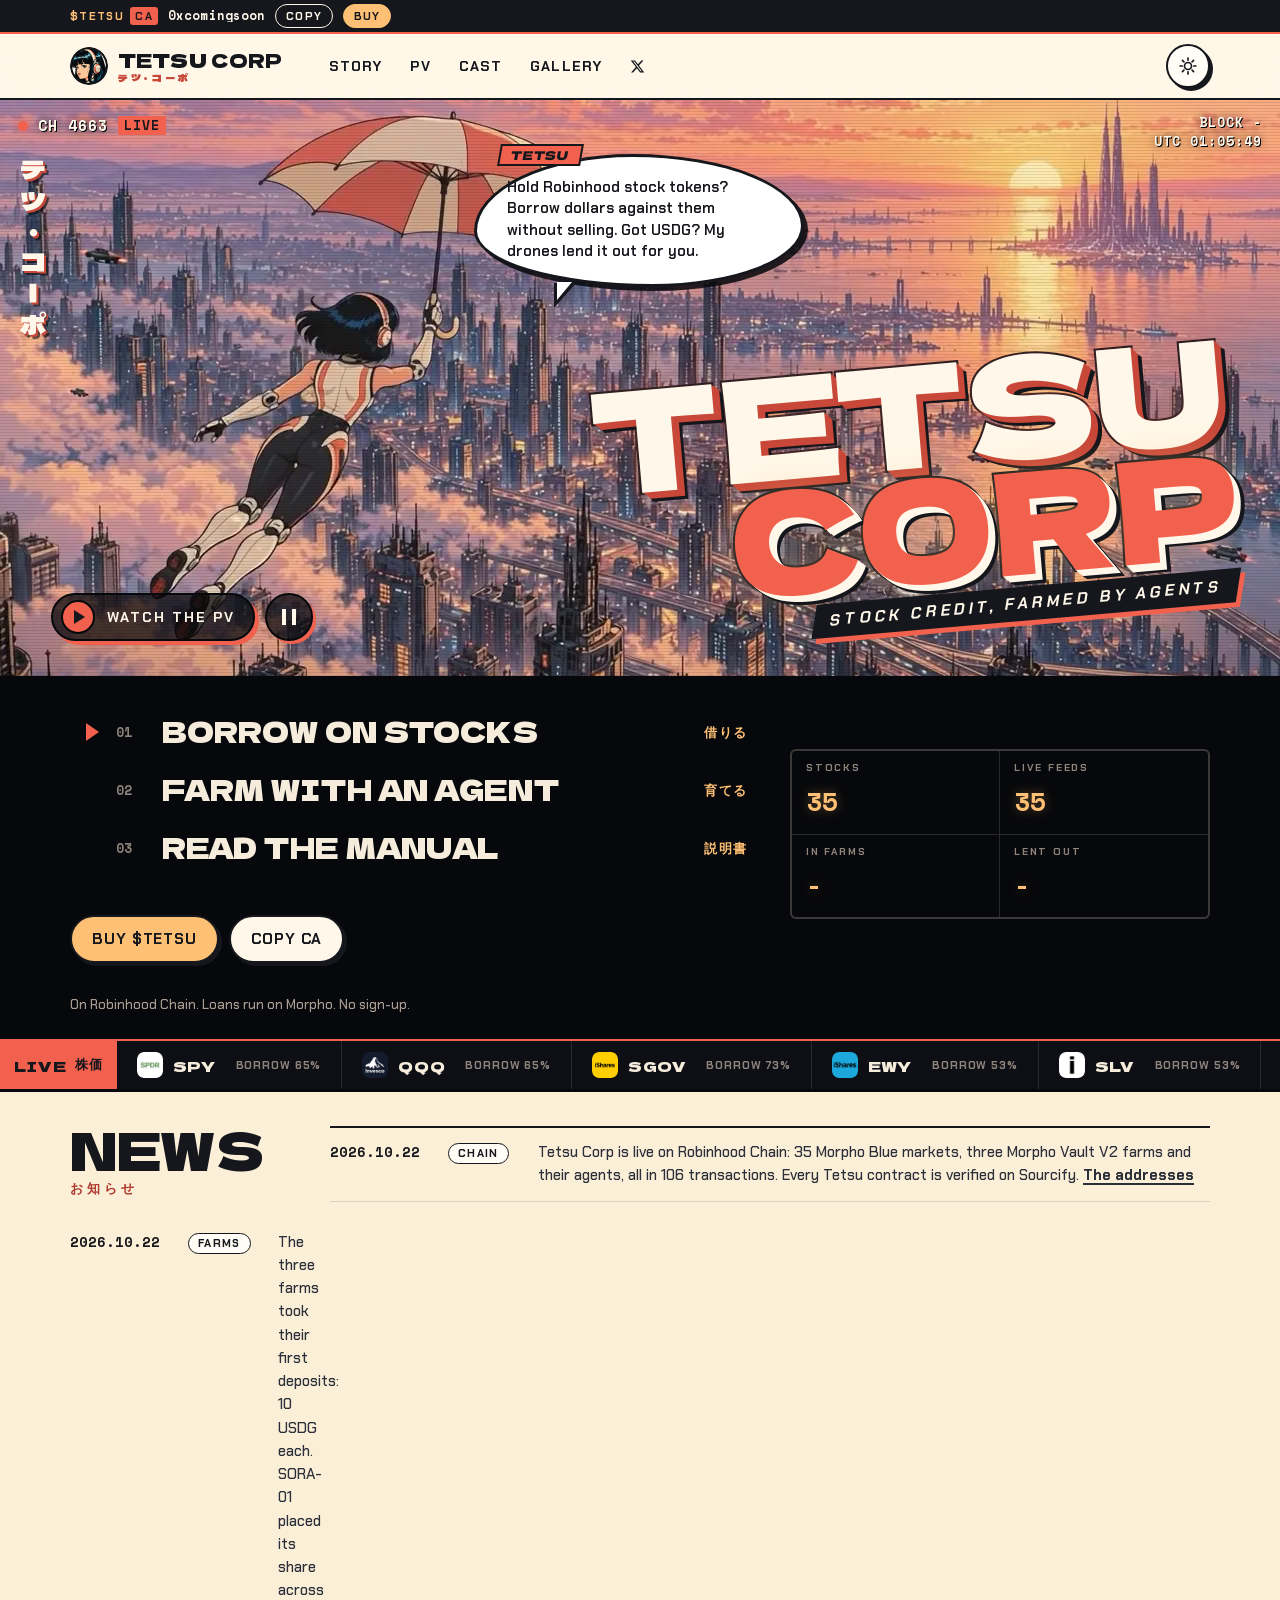
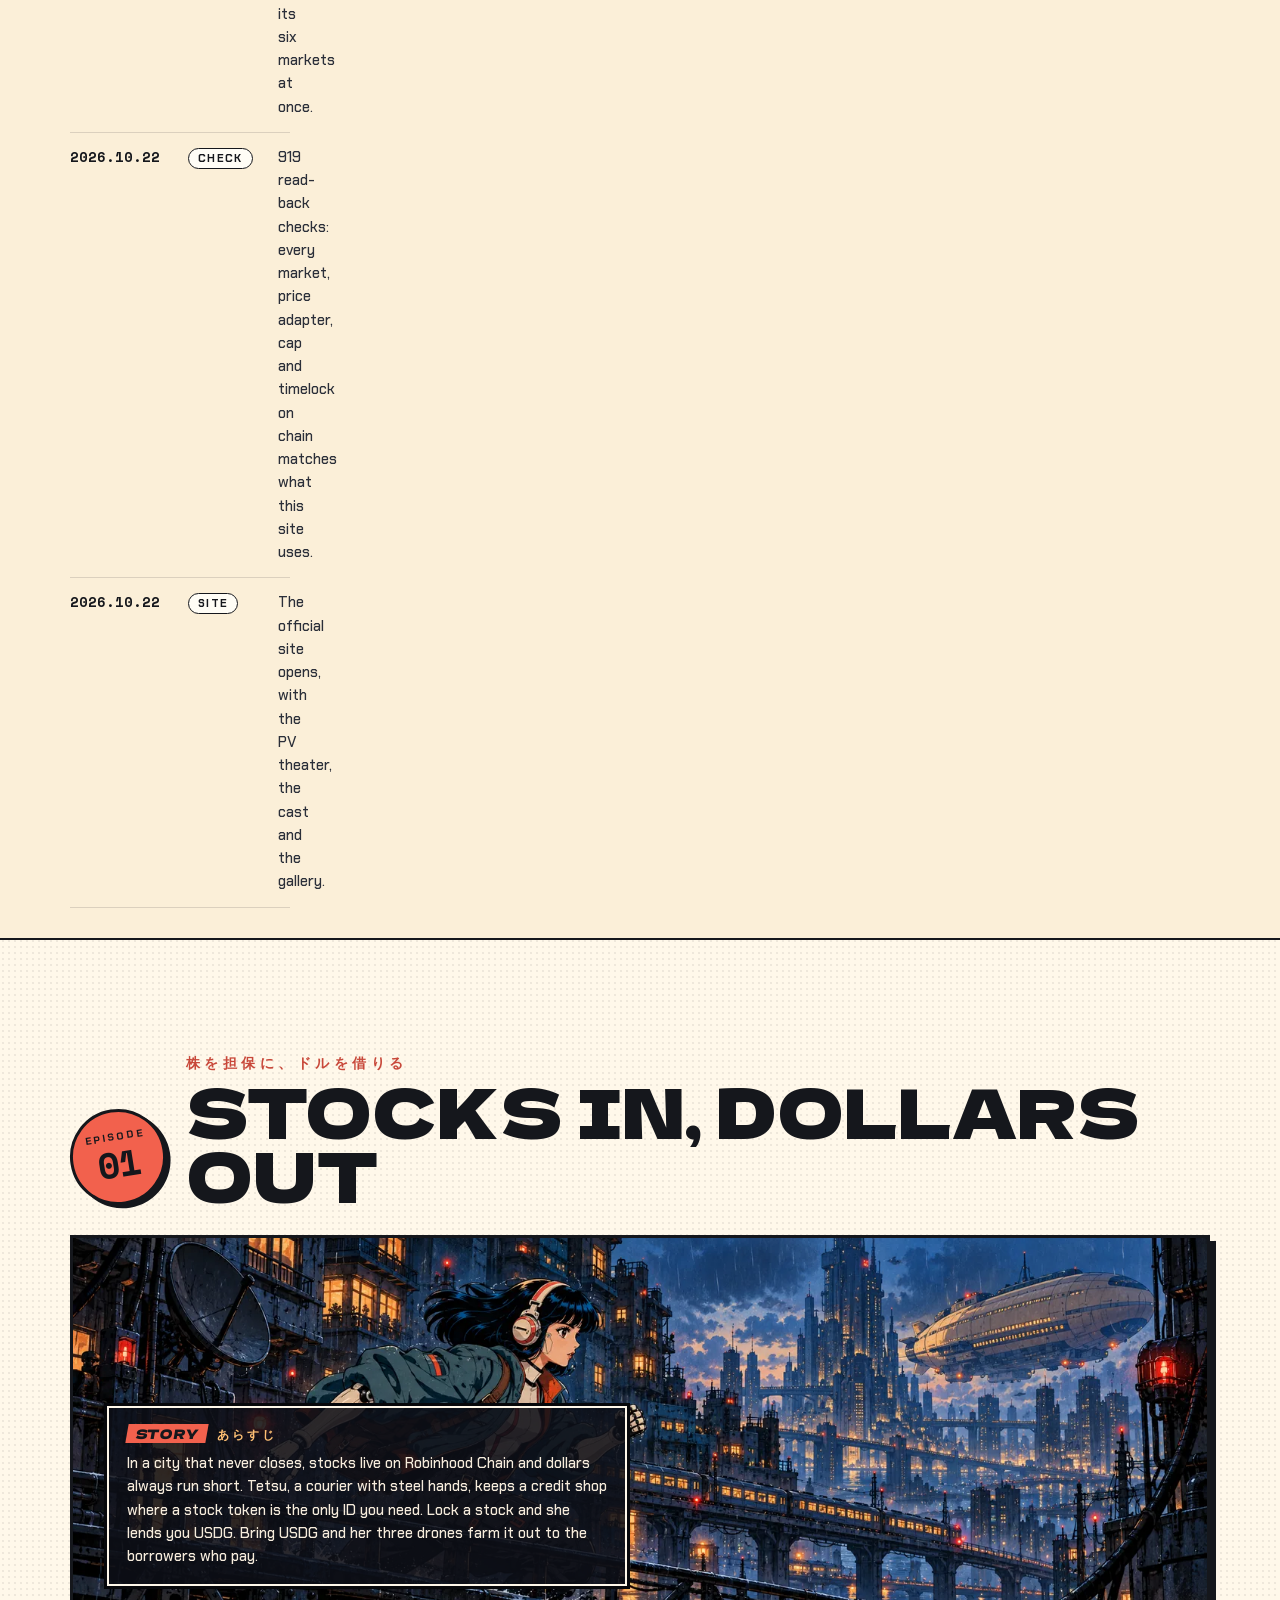
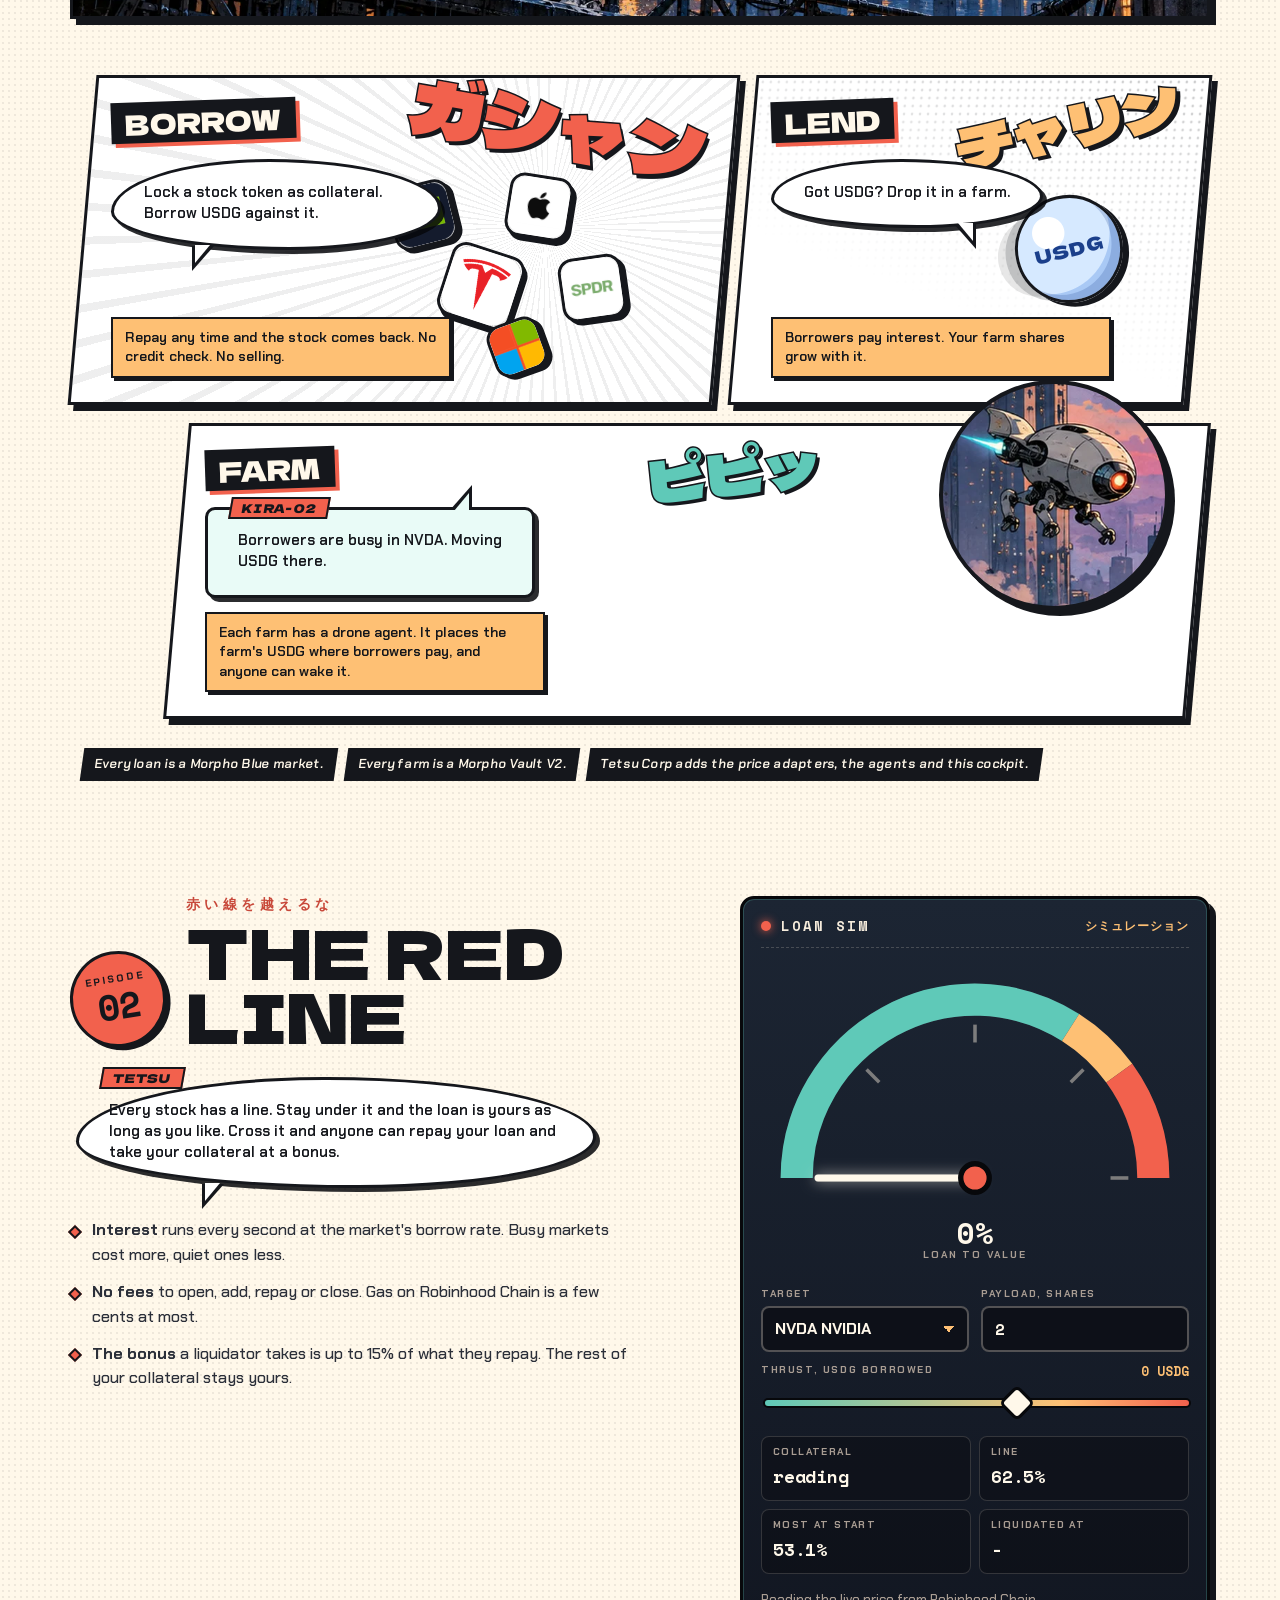
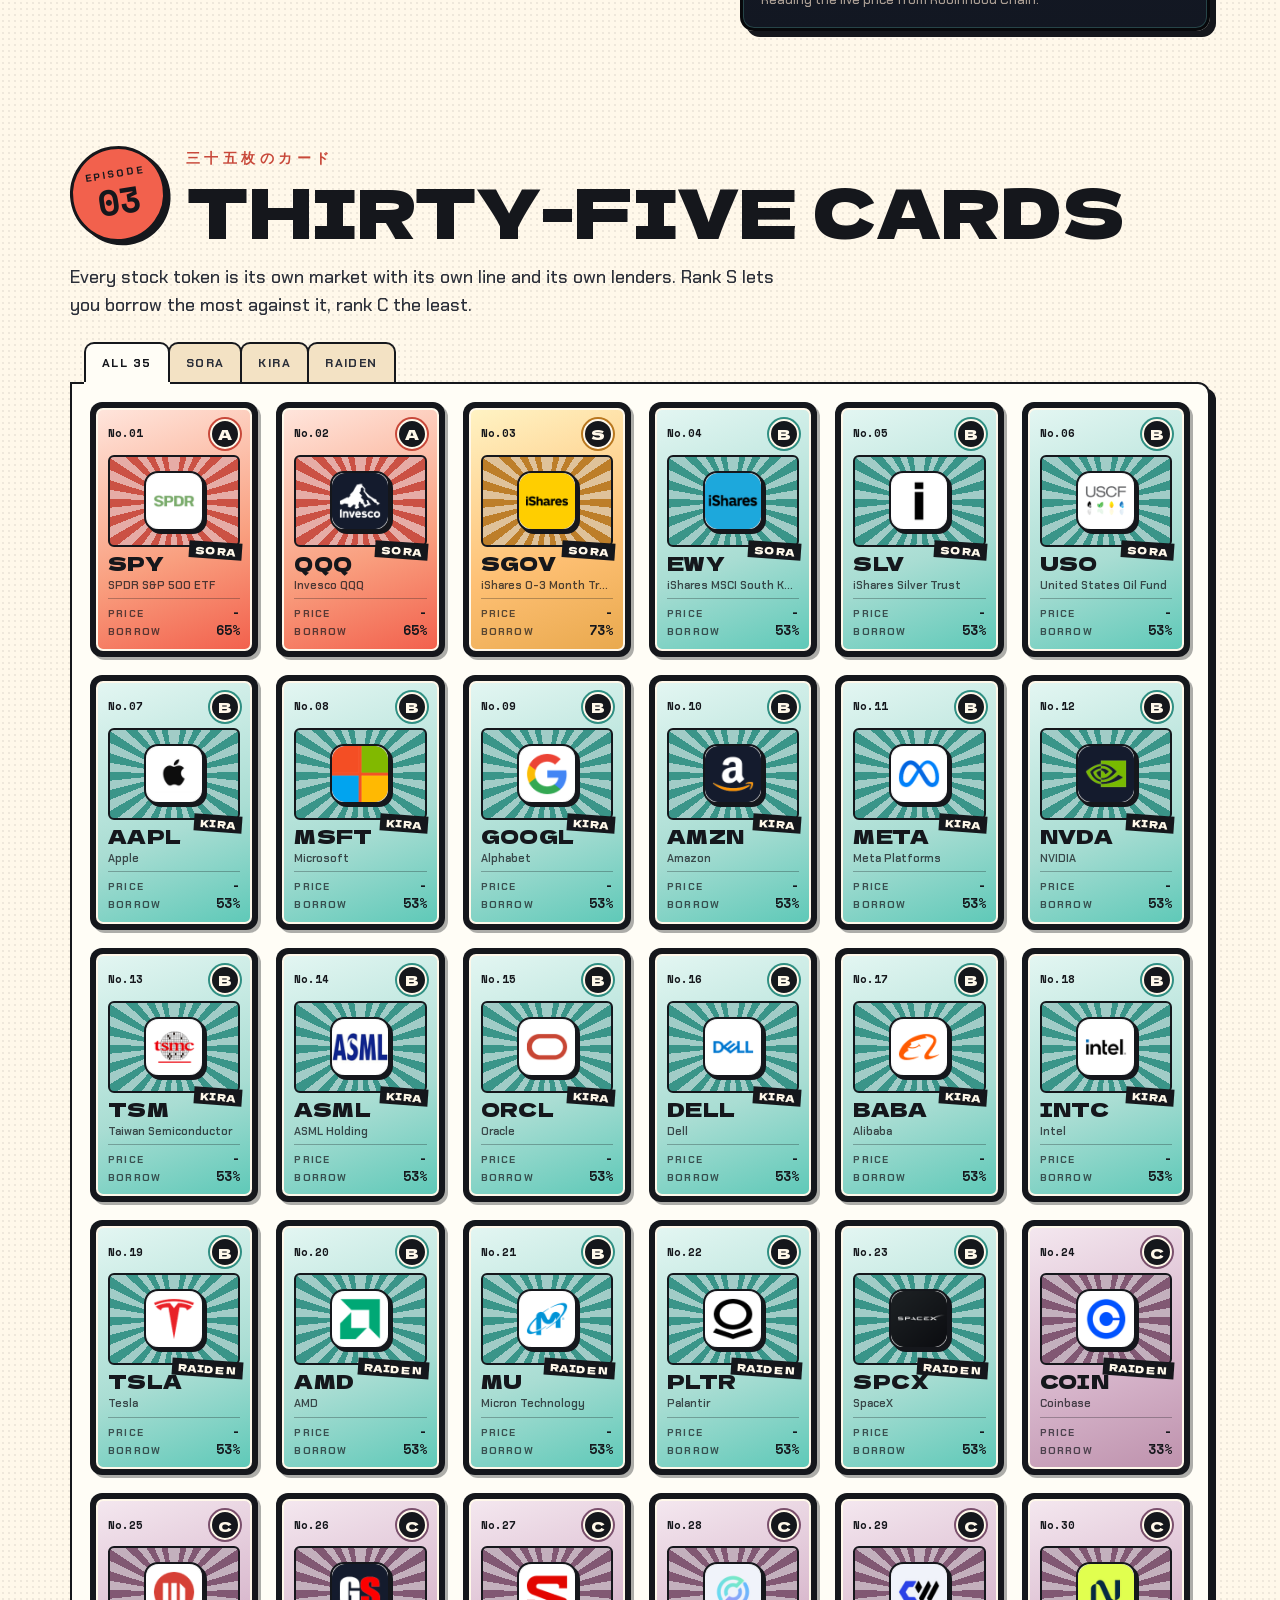
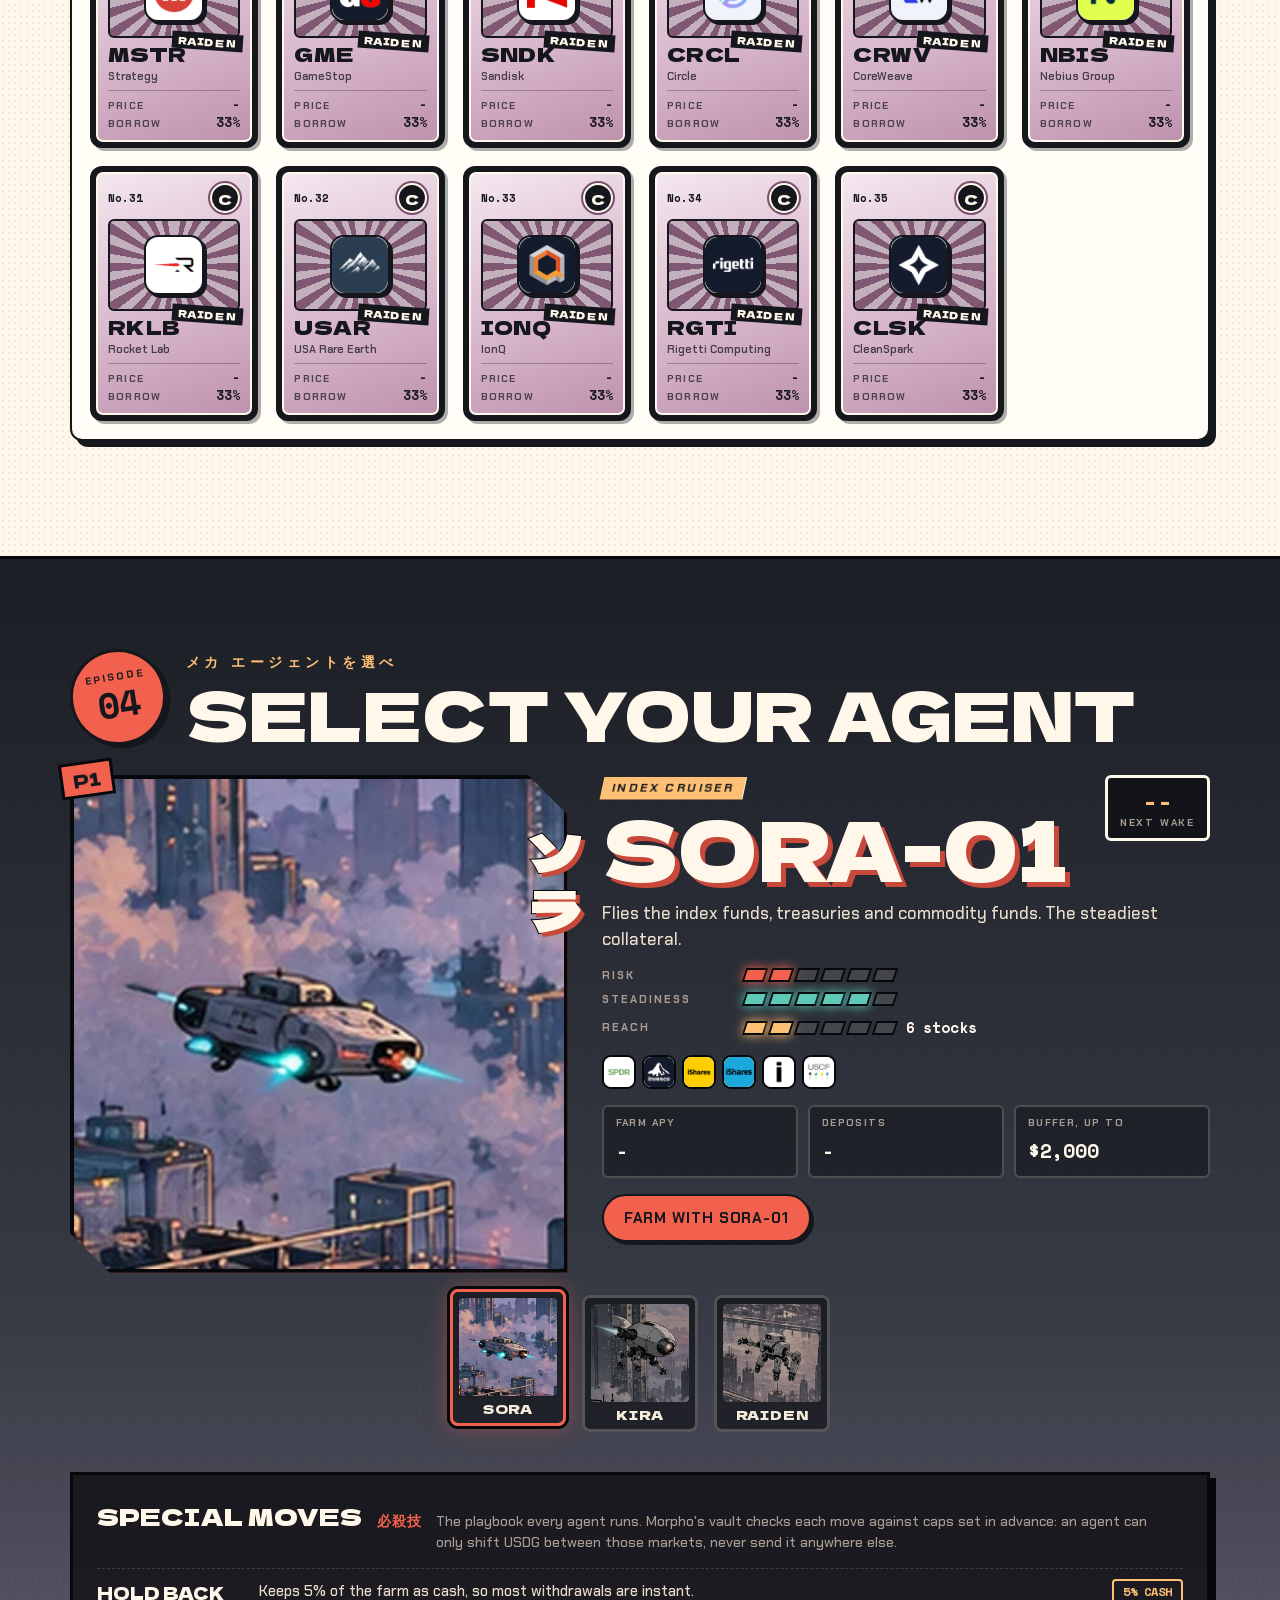
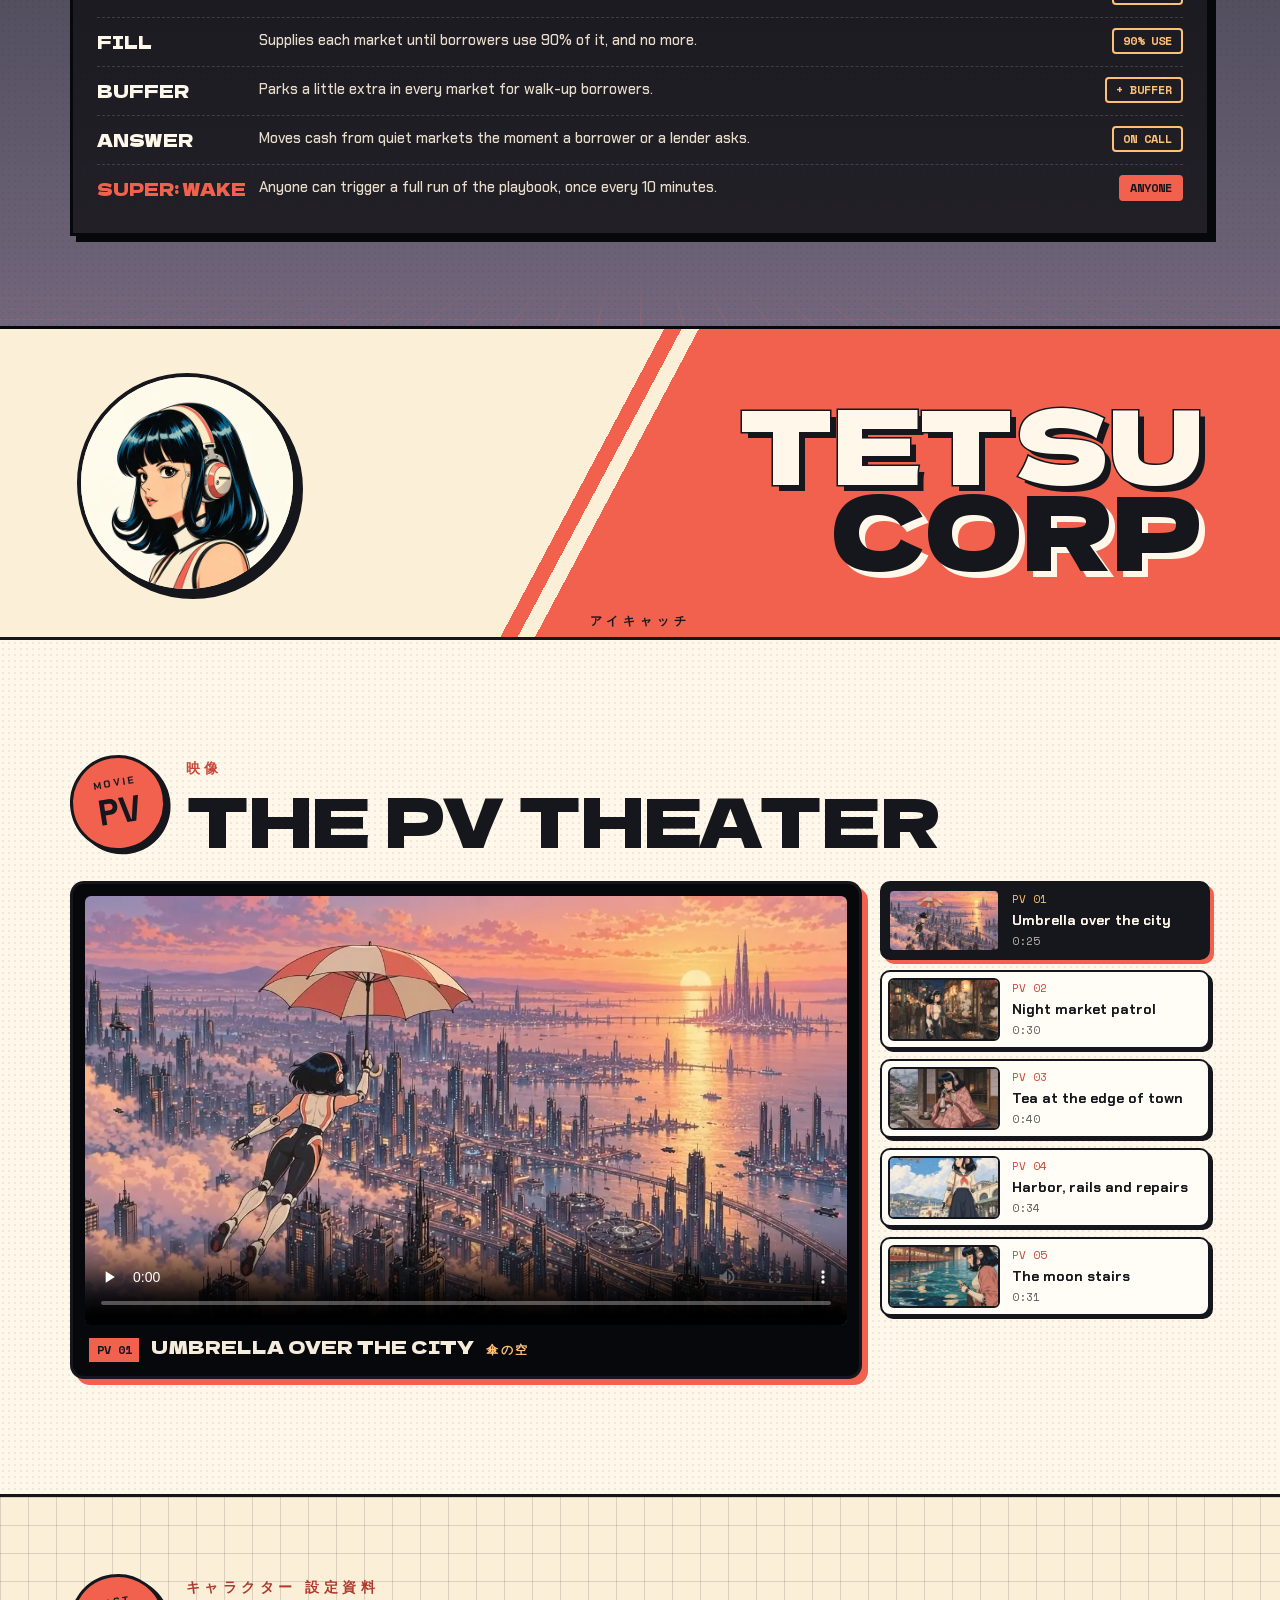
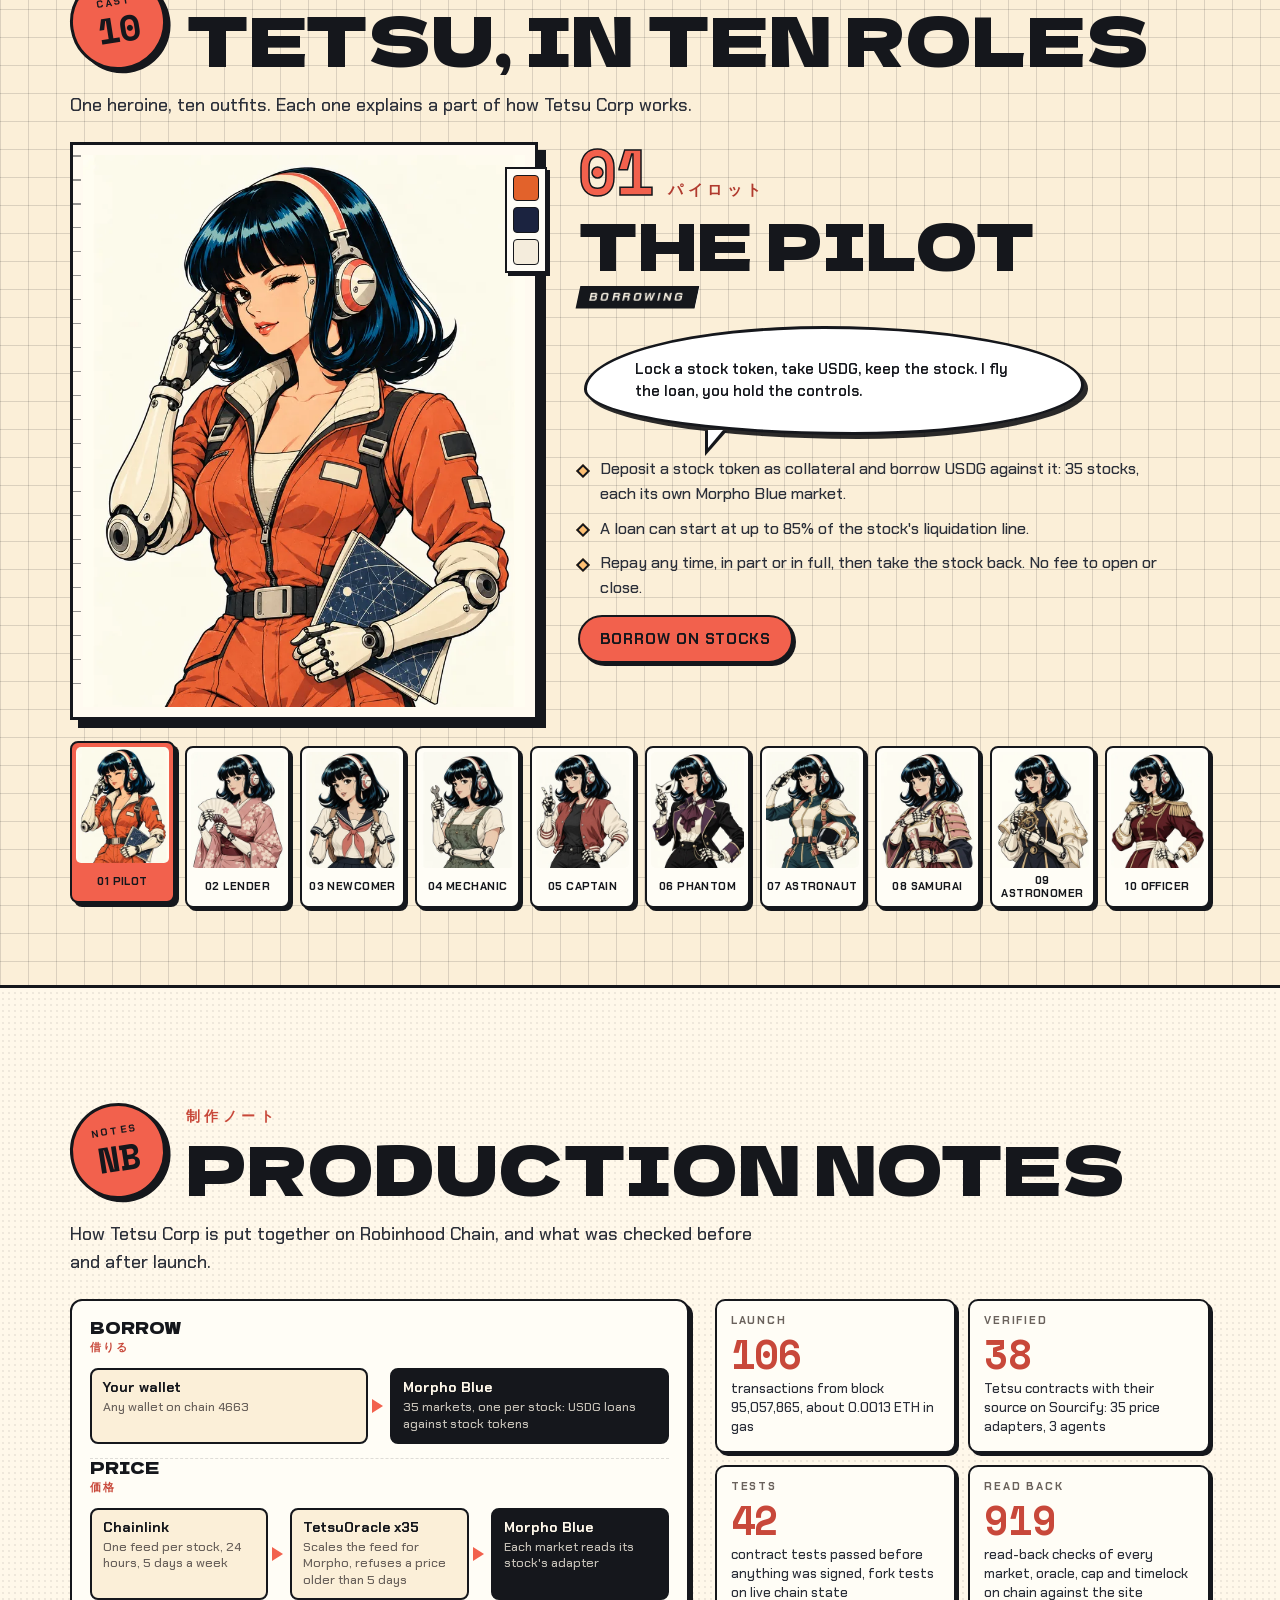
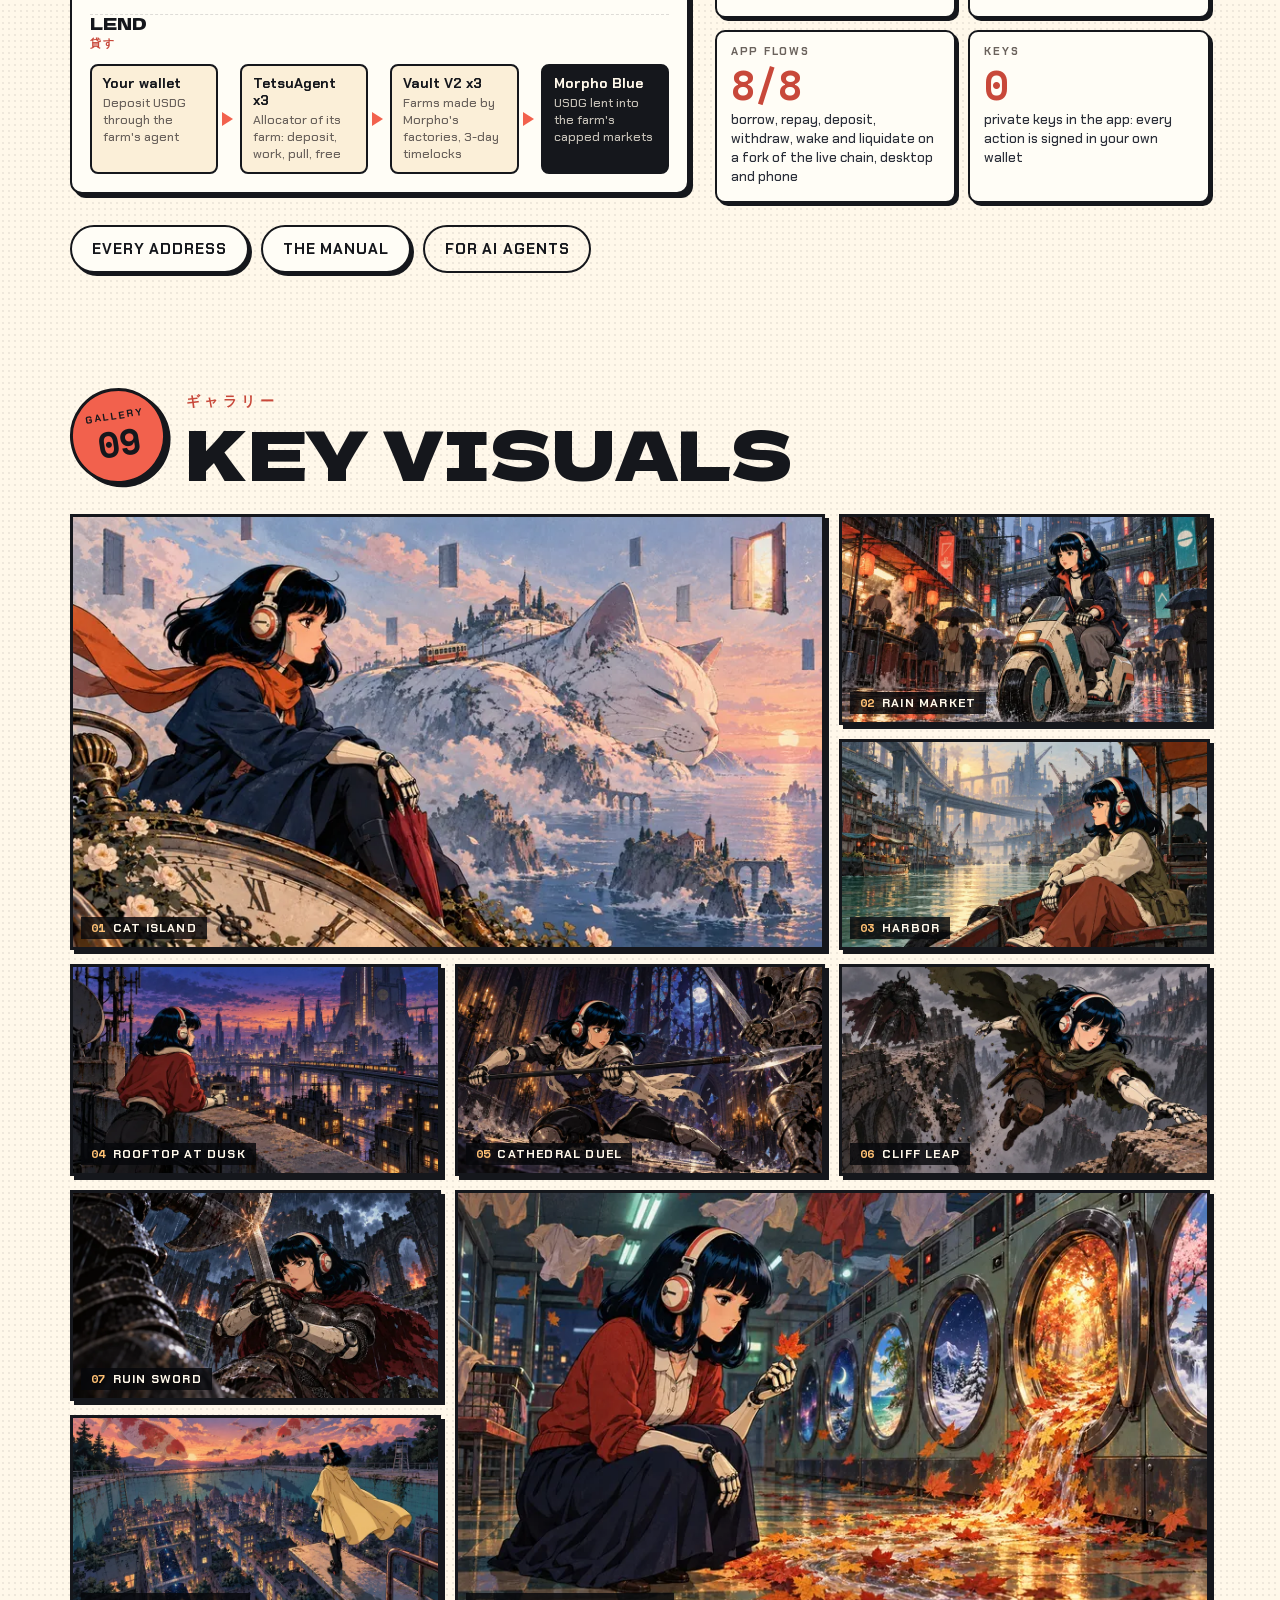
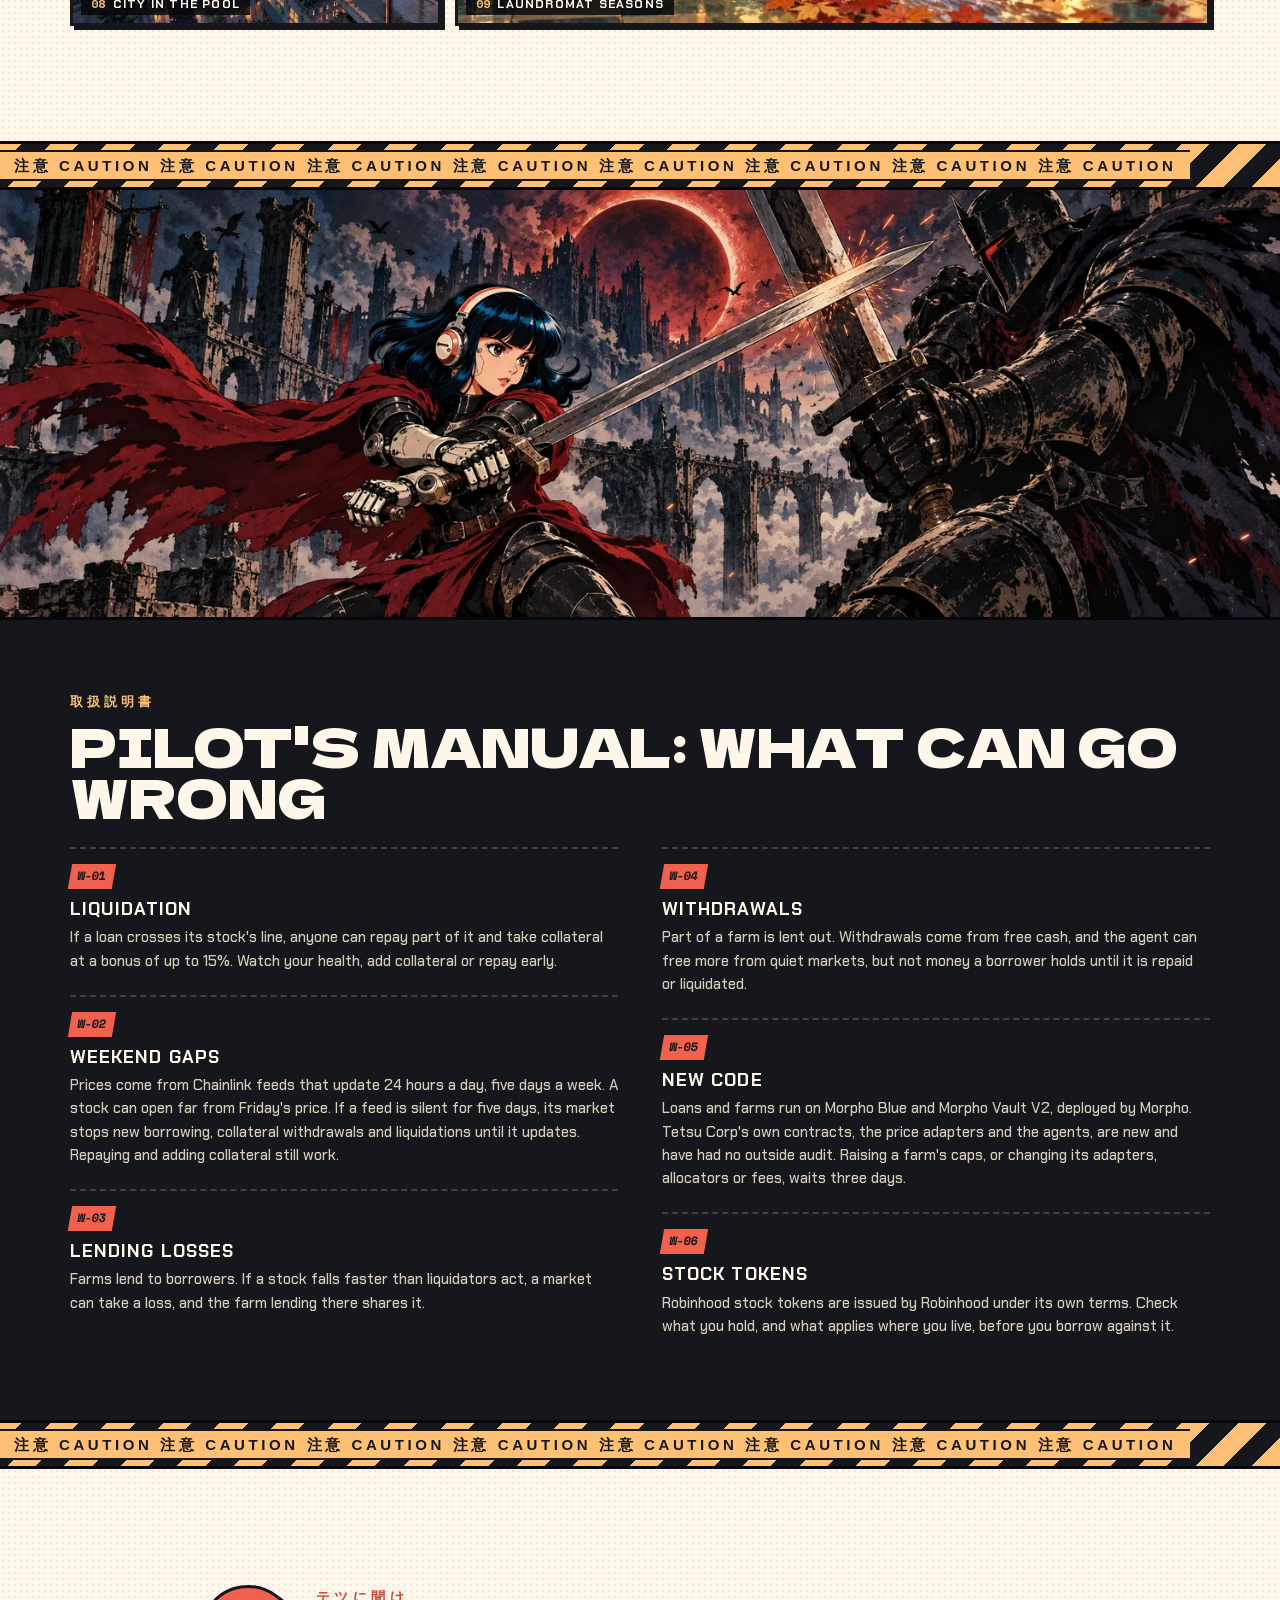
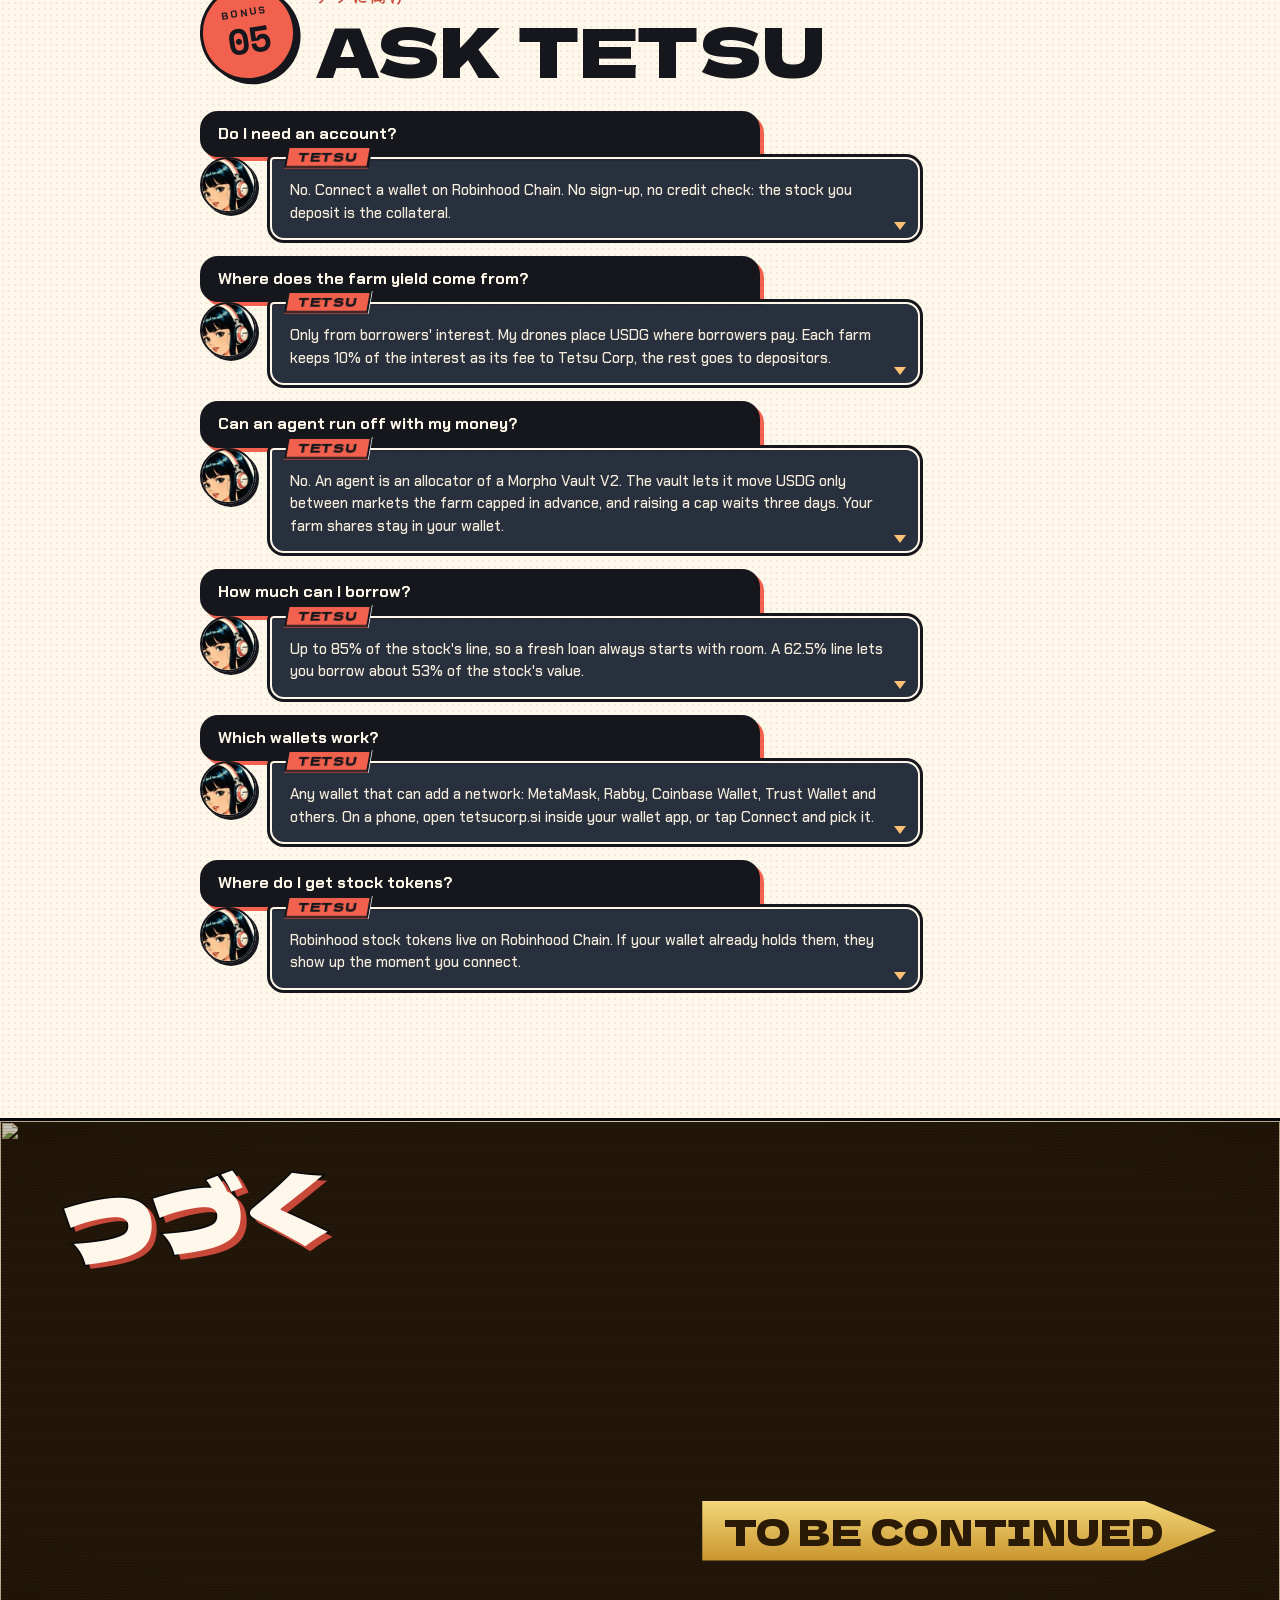
==== index.html @ d9bf8348 "sdfsdf" ====
<!doctype html>
<html lang="en" data-theme="paper">
<head>
<meta charset="utf-8">
<meta name="viewport" content="width=device-width, initial-scale=1, viewport-fit=cover">
<title>Tetsu Corp: stock credit, farmed by agents</title>
<meta name="description" content="Borrow USDG against Robinhood stock tokens, or lend USDG to a farm where an on-chain agent places it with borrowers. Morpho markets on Robinhood Chain.">
<meta name="theme-color" content="#fff8ea" media="(prefers-color-scheme: light)">
<meta name="theme-color" content="#141821" media="(prefers-color-scheme: dark)">
<link rel="canonical" href="https://tetsucorp.si/">
<meta property="og:type" content="website">
<meta property="og:site_name" content="Tetsu Corp">
<meta property="og:title" content="Tetsu Corp: stock credit, farmed by agents">
<meta property="og:description" content="Borrow USDG against Robinhood stock tokens. Lend USDG to agent farms. On Robinhood Chain.">
<meta property="og:url" content="https://tetsucorp.si/">
<meta property="og:image" content="https://tetsucorp.si/og.jpg">
<meta property="og:image:type" content="image/jpeg">
<meta property="og:image:width" content="1200">
<meta property="og:image:height" content="630">
<meta property="og:image:alt" content="Tetsu Corp: Tetsu floats over a sunset city under a red and white umbrella. Stock credit, farmed by agents.">
<meta name="twitter:card" content="summary_large_image">
<meta name="twitter:site" content="@tetsucorp">
<meta name="twitter:title" content="Tetsu Corp: stock credit, farmed by agents">
<meta name="twitter:description" content="Borrow USDG against Robinhood stock tokens. Lend USDG to agent farms. On Robinhood Chain.">
<meta name="twitter:image" content="https://tetsucorp.si/og.jpg">
<meta name="twitter:image:alt" content="Tetsu Corp: Tetsu floats over a sunset city under a red and white umbrella. Stock credit, farmed by agents.">
<link rel="icon" href="/favicon.ico" sizes="any">
<link rel="icon" href="/favicon-32.png" type="image/png" sizes="32x32">
<link rel="apple-touch-icon" href="/apple-touch-icon.png">
<link rel="manifest" href="/site.webmanifest">
<link rel="preload" href="/fonts/DelaGothicOne-latin.woff2" as="font" type="font/woff2" crossorigin>
<link rel="preload" href="/fonts/ChakraPetch-500.woff2" as="font" type="font/woff2" crossorigin>
<link rel="preload" as="image" fetchpriority="high" href="/img/studio/pv-hero-sq-720.webp" media="(max-width: 700px)">
<link rel="preload" as="image" fetchpriority="high" href="/img/studio/pv-hero-1280.webp" media="(min-width: 701px)">
<link rel="stylesheet" href="/fonts/fonts.css">
<link rel="stylesheet" href="/css/site.css">
<link rel="stylesheet" href="/css/landing.css">
<script src="/js/theme.js"></script>
<script type="module" src="/js/landing.js"></script>
</head>
<body class="tv">
<a class="skip" href="#main">Skip to content</a>

<header class="nav">
  <div class="ca-bar">
    <div class="wrap ca-in">
      <span class="ca-tag">$TETSU <b>CA</b></span>
      <button class="ca-addr" type="button" data-copy-ca translate="no" aria-label="Copy the $TETSU contract address 0xcomingsoon">0xcomingsoon</button>
      <button class="ca-btn" type="button" data-copy-ca>Copy</button>
      <a class="ca-btn ca-buy" href="https://ponsfamily.com/launchpad/0xcomingsoon" rel="noopener" target="_blank">Buy</a>
    </div>
  </div>
  <div class="wrap nav-in">
    <a class="brand" href="/" aria-label="Tetsu Corp home">
      <img src="/img/brand/logo-64.png" width="38" height="38" alt="">
      <span class="brand-txt"><span class="brand-word">TETSU CORP</span><span class="brand-kana">テツ・コーポ</span></span>
    </a>
    <nav class="nav-links" aria-label="Main">
      <a href="#story">Story</a>
      <a href="#pv">PV</a>
      <a href="#characters">Cast</a>
      <a href="#gallery">Gallery</a>
   
      <a class="x-link" href="https://x.com/tetsucorp" rel="noopener" target="_blank"><svg viewBox="0 0 24 24" aria-hidden="true"><path fill="currentColor" d="M18.244 2.25h3.308l-7.227 8.26 8.502 11.24H16.17l-5.214-6.817L4.99 21.75H1.68l7.73-8.835L1.254 2.25H8.08l4.713 6.231zm-1.161 17.52h1.833L7.084 4.126H5.117z"/></svg><span class="sr">Tetsu Corp on X</span></a>
    </nav>
    <div class="nav-act">
      <button class="icon-btn theme-btn" type="button" data-theme-toggle aria-label="Switch between paper and night city">
        <svg class="sun" viewBox="0 0 24 24" aria-hidden="true"><circle cx="12" cy="12" r="4.2" fill="none" stroke="currentColor" stroke-width="2"/><path d="M12 2.5v2.6M12 18.9v2.6M2.5 12h2.6M18.9 12h2.6M5.3 5.3l1.8 1.8M16.9 16.9l1.8 1.8M5.3 18.7l1.8-1.8M16.9 7.1l1.8-1.8" stroke="currentColor" stroke-width="2" stroke-linecap="round"/></svg>
        <svg class="moon" viewBox="0 0 24 24" aria-hidden="true"><path d="M20 14.6A8.2 8.2 0 0 1 9.4 4a8.2 8.2 0 1 0 10.6 10.6z" fill="none" stroke="currentColor" stroke-width="2" stroke-linejoin="round"/></svg>
      </button>
     
      <button class="icon-btn menu-btn" type="button" data-menu aria-expanded="false" aria-controls="menu" aria-label="Menu">
        <svg viewBox="0 0 24 24" aria-hidden="true"><path d="M4 7h16M4 12h16M4 17h16" stroke="currentColor" stroke-width="2.2" stroke-linecap="round"/></svg>
      </button>
    </div>
  </div>
  <div class="sheet-menu" id="menu">
    <div class="menu-grid">
      <a href="#news">News <span class="kana">お知らせ</span></a>
      <a href="#story">Story <span class="kana">ストーリー</span></a>
      <a href="#pv">PV <span class="kana">映像</span></a>
      <a href="#characters">Cast <span class="kana">キャラクター</span></a>
      <a href="#agents">Mecha <span class="kana">メカ</span></a>
      <a href="#gallery">Gallery <span class="kana">ギャラリー</span></a>
    </div>
    <a href="/app#/markets">Borrow <span class="kana">借りる</span></a>
    <a href="/app#/farms">Farms <span class="kana">ファーム</span></a>
    <a href="/docs">Docs <span class="kana">説明書</span></a>
    <a href="https://x.com/tetsucorp" rel="noopener" target="_blank">X @tetsucorp <span class="kana">エックス</span></a>
    <a href="https://ponsfamily.com/launchpad/0xcomingsoon" rel="noopener" target="_blank">Buy $TETSU <span class="kana">買う</span></a>
    <button class="menu-theme" type="button" data-copy-ca>Copy CA <span class="kana">コピー</span></button>
    <button class="menu-theme" type="button" data-theme-toggle>Paper or night <span class="kana">テーマ</span></button>
    <a class="btn coral block" href="/app">Open the app</a>
  </div>
</header>

<main id="main">

  <!-- KEY VISUAL: the opening, on air -->
  <section class="op" aria-labelledby="op-title">
    <div class="op-screen">
      <picture class="kv-still">
        <source media="(max-width: 700px)" type="image/webp" srcset="/img/studio/pv-hero-sq-720.webp">
        <img src="/img/studio/pv-hero-1280.webp" width="1280" height="720" fetchpriority="high" alt="Tetsu floats over a city of towers at sunset under a red and white umbrella">
      </picture>
      <video class="kv-video" data-kv muted loop playsinline preload="none" aria-hidden="true" tabindex="-1"></video>
      <div class="op-scan" aria-hidden="true"></div>
      <div class="osd osd-l" aria-hidden="true"><span class="rec"></span><b>CH 4663</b><span>LIVE</span></div>
      <div class="osd osd-r num" aria-hidden="true"><span data-osd-block>BLOCK -</span><span data-osd-clock>UTC --:--:--</span></div>
      <p class="op-vert" aria-hidden="true">テツ・コーポ</p>

      <div class="op-title">
        <h1 id="op-title" class="logotype"><span class="lt lt-1">Tetsu</span><span class="lt lt-2">Corp</span></h1>
        <p class="ribbon">Stock credit, farmed by agents</p>
      </div>

      <div class="op-bubble bubble" role="note">
        <span class="bubble-name">TETSU</span>
        <p>Hold Robinhood stock tokens? Borrow dollars against them without selling. Got USDG? My drones lend it out for you.</p>
      </div>
      <div class="kv-ctl">
        <a class="btn coral kv-go" href="/app">Open the app</a>
        <a class="btn kv-buy" href="https://ponsfamily.com/launchpad/0xcomingsoon" rel="noopener" target="_blank">Buy $TETSU</a>
        <button class="btn kv-ca" type="button" data-copy-ca>Copy CA</button>
        <a class="kv-pv" href="#pv"><span class="kv-pv-i" aria-hidden="true"></span><span>Watch the PV</span></a>
        <button class="kv-toggle" type="button" data-kv-toggle aria-pressed="false" aria-label="Pause the background video" hidden><span class="kv-toggle-i" aria-hidden="true"></span></button>
      </div>
    </div>

    <div class="op-deck wrap">
      <nav class="menu" aria-label="Start">
        <a class="menu-opt" href="/app#/markets"><span class="cursor" aria-hidden="true"></span><span class="menu-n num">01</span><span class="menu-t">Borrow on stocks</span><span class="menu-j" aria-hidden="true">借りる</span></a>
        <a class="menu-opt" href="/app#/farms"><span class="cursor" aria-hidden="true"></span><span class="menu-n num">02</span><span class="menu-t">Farm with an agent</span><span class="menu-j" aria-hidden="true">育てる</span></a>
        <a class="menu-opt" href="/docs"><span class="cursor" aria-hidden="true"></span><span class="menu-n num">03</span><span class="menu-t">Read the manual</span><span class="menu-j" aria-hidden="true">説明書</span></a>
      </nav>
      <p class="deck-token"><a class="btn kv-buy" href="https://ponsfamily.com/launchpad/0xcomingsoon" rel="noopener" target="_blank">Buy $TETSU</a><button class="btn kv-ca" type="button" data-copy-ca>Copy CA</button></p>
      <p class="hero-fine">On Robinhood Chain. Loans run on Morpho. No sign-up.</p>
      <dl class="scoreboard" aria-live="polite">
        <div><dt>Stocks</dt><dd class="num" data-stat="stocks">35</dd></div>
        <div><dt>Live feeds</dt><dd class="num" data-stat="feeds">35</dd></div>
        <div><dt data-stat-label="deposits">In farms</dt><dd class="num" data-stat="deposits">-</dd></div>
        <div><dt data-stat-label="borrowed">Lent out</dt><dd class="num" data-stat="borrowed">-</dd></div>
      </dl>
    </div>

    <div class="crawl" aria-label="Stock token prices">
      <p class="crawl-tag"><b>LIVE</b><span class="kana">株価</span></p>
      <div class="crawl-win"><div class="crawl-track" data-tape></div></div>
    </div>
  </section>

  <!-- NEWS: what happened, with dates -->
  <section class="news" id="news" aria-labelledby="news-title">
    <div class="wrap news-in">
      <header class="news-head">
        <h2 id="news-title" class="news-h">News</h2>
        <p class="kana">お知らせ</p>
      </header>
      <ol class="news-list">
        <li><time datetime="2026-10-22">2026.10.22</time><span class="ntag">Chain</span><p>Tetsu Corp is live on Robinhood Chain: 35 Morpho Blue markets, three Morpho Vault V2 farms and their agents, all in 106 transactions. Every Tetsu contract is verified on Sourcify. <a href="/contracts.json">The addresses</a></p></li>
      </ol>
      <details class="fold news-more">
        <summary>More news (3)</summary>
        <ol class="news-list">
          <li><time datetime="2026-10-22">2026.10.22</time><span class="ntag">Farms</span><p>The three farms took their first deposits: 10 USDG each. SORA-01 placed its share across its six markets at once.</p></li>
          <li><time datetime="2026-10-22">2026.10.22</time><span class="ntag">Check</span><p>919 read-back checks: every market, price adapter, cap and timelock on chain matches what this site uses.</p></li>
          <li><time datetime="2026-10-22">2026.10.22</time><span class="ntag">Site</span><p>The official site opens, with the PV theater, the cast and the gallery.</p></li>
        </ol>
      </details>
    </div>
  </section>

  <!-- EPISODE 1: the story and the manga page -->
  <section class="ep-sec" id="story" aria-labelledby="ep1-title">
    <div class="wrap">
      <header class="eptitle">
        <p class="ep-no"><span>Episode</span><b class="num">01</b></p>
        <p class="ep-jp">株を担保に、ドルを借りる</p>
        <h2 id="ep1-title" class="ep-h">Stocks in, dollars out</h2>
      </header>

      <figure class="synopsis">
        <picture>
          <source media="(max-width: 700px)" type="image/webp" srcset="/img/studio/bn-rail-run-750.webp">
          <img src="/img/studio/bn-rail-run-1500.webp" width="1500" height="500" loading="lazy" alt="Tetsu runs along a rail bridge through a night city in the rain, an airship overhead">
        </picture>
        <figcaption>
          <p class="syn-tag"><span>Story</span><span class="kana">あらすじ</span></p>
          <p>In a city that never closes, stocks live on Robinhood Chain and dollars always run short. Tetsu, a courier with steel hands, keeps a credit shop where a stock token is the only ID you need. Lock a stock and she lends you USDG. Bring USDG and her three drones farm it out to the borrowers who pay.</p>
        </figcaption>
      </figure>

      <div class="manga">
        <article class="panel-m p-borrow">
          <div class="pm-in">
            <p class="sfx sfx-1" aria-hidden="true">ガシャン</p>
            <div class="falling" aria-hidden="true">
              <img loading="lazy" decoding="async" src="/img/stocks/NVDA.png" alt="" width="64" height="64"><img loading="lazy" decoding="async" src="/img/stocks/AAPL.png" alt="" width="64" height="64"><img loading="lazy" decoding="async" src="/img/stocks/TSLA.png" alt="" width="64" height="64"><img loading="lazy" decoding="async" src="/img/stocks/SPY.png" alt="" width="64" height="64"><img loading="lazy" decoding="async" src="/img/stocks/MSFT.png" alt="" width="64" height="64">
            </div>
            <h3 class="pm-h">Borrow</h3>
            <div class="bubble bubble-tail-l pm-bubble"><p>Lock a stock token as collateral. Borrow USDG against it.</p></div>
            <p class="narr">Repay any time and the stock comes back. No credit check. No selling.</p>
          </div>
        </article>
        <article class="panel-m p-lend">
          <div class="pm-in">
            <p class="sfx sfx-2" aria-hidden="true">チャリン</p>
            <div class="coin" aria-hidden="true"><span>USDG</span></div>
            <h3 class="pm-h">Lend</h3>
            <div class="bubble bubble-tail-r pm-bubble"><p>Got USDG? Drop it in a farm.</p></div>
            <p class="narr">Borrowers pay interest. Your farm shares grow with it.</p>
          </div>
        </article>
        <article class="panel-m p-farm">
          <div class="pm-in">
            <p class="sfx sfx-3" aria-hidden="true">ピピッ</p>
            <figure class="inset" aria-hidden="true"><img src="/img/agents/kira-320.webp" alt="" width="320" height="320" loading="lazy"></figure>
            <h3 class="pm-h">Farm</h3>
            <div class="bubble bubble-drone pm-bubble"><span class="bubble-name">KIRA-02</span><p>Borrowers are busy in NVDA. Moving USDG there.</p></div>
            <p class="narr">Each farm has a drone agent. It places the farm's USDG where borrowers pay, and anyone can wake it.</p>
          </div>
        </article>
      </div>
      <p class="caption-strip"><span>Every loan is a Morpho Blue market.</span><span>Every farm is a Morpho Vault V2.</span><span>Tetsu Corp adds the price adapters, the agents and this cockpit.</span></p>
    </div>
  </section>

  <!-- EPISODE 2: the red line -->
  <section class="ep-sec line-sec" id="loan" aria-labelledby="ep3-title">
    <div class="wrap line-grid">
      <div class="line-copy">
        <header class="eptitle">
          <p class="ep-no"><span>Episode</span><b class="num">02</b></p>
          <p class="ep-jp">赤い線を越えるな</p>
          <h2 id="ep3-title" class="ep-h">The red line</h2>
        </header>
        <div class="bubble bubble-tail-b line-bubble"><span class="bubble-name">TETSU</span><p>Every stock has a line. Stay under it and the loan is yours as long as you like. Cross it and anyone can repay your loan and take your collateral at a bonus.</p></div>
        <ul class="line-facts">
          <li><b>Interest</b> runs every second at the market's borrow rate. Busy markets cost more, quiet ones less.</li>
          <li><b>No fees</b> to open, add, repay or close. Gas on Robinhood Chain is a few cents at most.</li>
          <li><b>The bonus</b> a liquidator takes is up to 15% of what they repay. The rest of your collateral stays yours.</li>
        </ul>
      </div>
      <form class="hud" data-calc aria-label="Loan simulator">
        <div class="hud-head"><span class="rec"></span><b>LOAN SIM</b><span class="kana">シミュレーション</span></div>
        <div class="gauge" data-gauge>
          <svg viewBox="0 0 240 140" aria-hidden="true">
            <path class="g-track" d="M20 120 A100 100 0 0 1 220 120"/>
            <path class="g-safe" data-arc="safe"/>
            <path class="g-warn" data-arc="warn"/>
            <path class="g-red" data-arc="red"/>
            <g class="g-ticks" data-ticks></g>
            <line class="g-needle" data-needle x1="120" y1="120" x2="120" y2="32"/>
            <circle class="g-hub" cx="120" cy="120" r="8"/>
          </svg>
          <div class="g-read"><b class="num" data-calc-ltv>0%</b><span>loan to value</span></div>
        </div>
        <div class="hud-ctl">
          <label class="hfield"><span>Target</span><select data-calc-stock></select></label>
          <label class="hfield"><span>Payload, shares</span><input data-calc-shares type="text" inputmode="decimal" value="2" autocomplete="off"></label>
          <label class="hfield wide"><span>Thrust, USDG borrowed <output class="num" data-calc-borrow-out>0</output></span><input data-calc-borrow type="range" min="0" max="100" value="60" step="1"></label>
        </div>
        <dl class="hud-read">
          <div><dt>Collateral</dt><dd class="num" data-calc-value>$0</dd></div>
          <div><dt>Line</dt><dd class="num" data-calc-lltv>0%</dd></div>
          <div><dt>Most at start</dt><dd class="num" data-calc-max>0%</dd></div>
          <div><dt>Liquidated at</dt><dd class="num" data-calc-liq>$0</dd></div>
        </dl>
        <p class="hud-note" data-calc-note>Prices are live from each stock's Chainlink feed on Robinhood Chain.</p>
      </form>
    </div>
  </section>

  <!-- EPISODE 3: the roster of cards -->
  <section class="ep-sec" id="stocks" aria-labelledby="ep4-title">
    <div class="wrap">
      <header class="eptitle">
        <p class="ep-no"><span>Episode</span><b class="num">03</b></p>
        <p class="ep-jp">三十五枚のカード</p>
        <h2 id="ep4-title" class="ep-h">Thirty-five cards</h2>
      </header>
      <p class="ep-lede">Every stock token is its own market with its own line and its own lenders. Rank S lets you borrow the most against it, rank C the least.</p>
      <div class="binder-tabs" role="group" aria-label="Filter by farm">
        <button type="button" data-filter="all" aria-pressed="true">All 35</button>
        <button type="button" data-filter="sora" aria-pressed="false">SORA</button>
        <button type="button" data-filter="kira" aria-pressed="false">KIRA</button>
        <button type="button" data-filter="raiden" aria-pressed="false">RAIDEN</button>
      </div>
      <ul class="cards" data-wall></ul>
      <button class="btn wall-more" type="button" data-wall-more aria-expanded="false" hidden>Show all 35 cards</button>
    </div>
  </section>

  <!-- EPISODE 4: the mecha, select your agent -->
  <section class="select" id="agents" aria-labelledby="ep2-title">
    <div class="select-floor" aria-hidden="true"></div>
    <div class="wrap select-in">
      <header class="eptitle light">
        <p class="ep-no"><span>Episode</span><b class="num">04</b></p>
        <p class="ep-jp">メカ エージェントを選べ</p>
        <h2 id="ep2-title" class="ep-h">Select your agent</h2>
      </header>

      <div class="versus" data-select>
        <figure class="vs-portrait">
          <img data-sel-img src="/img/agents/sora-320.webp" alt="SORA-01, a hover cruiser" width="320" height="320" loading="lazy" decoding="async">
          <figcaption><span class="vs-kana" data-sel-kana>ソラ</span></figcaption>
          <span class="vs-p1" aria-hidden="true">P1</span>
        </figure>
        <div class="vs-sheet">
          <div class="vs-top">
            <div>
              <p class="vs-role" data-sel-role>Index cruiser</p>
              <h3 class="vs-name display" data-sel-name>SORA-01</h3>
            </div>
            <div class="vs-timer" title="Until anyone can wake this agent again">
              <span class="num" data-sel-timer>--</span><small>next wake</small>
            </div>
          </div>
          <p class="vs-blurb" data-sel-blurb>Flies the index funds, treasuries and commodity funds. The steadiest collateral.</p>
          <dl class="bars">
            <div><dt>Risk</dt><dd><span class="seg" data-bar="risk"></span></dd></div>
            <div><dt>Steadiness</dt><dd><span class="seg" data-bar="margin"></span></dd></div>
            <div><dt>Reach</dt><dd><span class="seg" data-bar="reach"></span><b class="num" data-sel-stocks>6</b></dd></div>
          </dl>
          <div class="loadout" data-sel-logos></div>
          <dl class="vs-live">
            <div><dt>Farm APY</dt><dd class="num" data-sel-apy>-</dd></div>
            <div><dt>Deposits</dt><dd class="num" data-sel-tvl>-</dd></div>
            <div><dt>Buffer, up to</dt><dd class="num" data-sel-buffer>$2,000</dd></div>
          </dl>
          <a class="btn coral" data-sel-go href="/app#/farm/sora">Farm with SORA-01</a>
        </div>
        <div class="roster" role="group" aria-label="Agents">
          <button type="button" class="slot" data-agent="sora" aria-pressed="true"><img src="/img/agents/sora-160.webp" alt="" width="160" height="160" loading="lazy" decoding="async"><span>SORA</span></button>
          <button type="button" class="slot" data-agent="kira" aria-pressed="false"><img src="/img/agents/kira-160.webp" alt="" width="160" height="160" loading="lazy" decoding="async"><span>KIRA</span></button>
          <button type="button" class="slot" data-agent="raiden" aria-pressed="false"><img src="/img/agents/raiden-160.webp" alt="" width="160" height="160" loading="lazy" decoding="async"><span>RAIDEN</span></button>
        </div>
      </div>

      <details class="movelist fold">
        <summary class="ml-head"><b class="display">Special moves</b><span class="kana">必殺技</span><small>The playbook every agent runs. Morpho's vault checks each move against caps set in advance: an agent can only shift USDG between those markets, never send it anywhere else.</small></summary>
        <ol>
          <li><b>Hold back</b><i aria-hidden="true"></i><span>Keeps 5% of the farm as cash, so most withdrawals are instant.</span><kbd>5% cash</kbd></li>
          <li><b>Fill</b><i aria-hidden="true"></i><span>Supplies each market until borrowers use 90% of it, and no more.</span><kbd>90% use</kbd></li>
          <li><b>Buffer</b><i aria-hidden="true"></i><span>Parks a little extra in every market for walk-up borrowers.</span><kbd>+ buffer</kbd></li>
          <li><b>Answer</b><i aria-hidden="true"></i><span>Moves cash from quiet markets the moment a borrower or a lender asks.</span><kbd>on call</kbd></li>
          <li class="super"><b>Super: Wake</b><i aria-hidden="true"></i><span>Anyone can trigger a full run of the playbook, once every 10 minutes.</span><kbd>anyone</kbd></li>
        </ol>
      </details>
    </div>
  </section>

  <!-- EYECATCH -->
  <div class="eyecatch" aria-hidden="true">
    <img src="/img/brand/tetsu-480.webp" alt="" width="480" height="480" loading="lazy">
    <p><span>TETSU</span><span>CORP</span></p>
    <p class="ec-jp">アイキャッチ</p>
  </div>

  <!-- PV: the theater -->
  <section class="ep-sec pv-sec" id="pv" aria-labelledby="pv-title">
    <div class="wrap">
      <header class="eptitle">
        <p class="ep-no"><span>Movie</span><b class="num">PV</b></p>
        <p class="ep-jp">映像</p>
        <h2 id="pv-title" class="ep-h">The PV theater</h2>
      </header>
      <div class="theater" data-theater>
        <div class="screen">
          <video data-pv controls playsinline preload="none" data-poster="/img/studio/pv-umbrella-1280.webp" src="/video/pv1-umbrella.mp4" aria-label="PV 01: Umbrella over the city"></video>
          <p class="screen-cap"><b class="num" data-pv-no>PV 01</b><span data-pv-title>Umbrella over the city</span><span class="kana" data-pv-jp>傘の空</span></p>
        </div>
        <ol class="reel" aria-label="Choose a PV">
          <li><button type="button" data-pv-pick="0" aria-pressed="true"><img src="/img/studio/pv-umbrella-240.webp" srcset="/img/studio/pv-umbrella-240.webp 240w, /img/studio/pv-umbrella-640.webp 640w" sizes="(max-width: 560px) 62vw, (max-width: 980px) 46vw, 112px" alt="" width="640" height="360" loading="lazy"><span class="reel-no num">PV 01</span><span class="reel-t">Umbrella over the city</span><span class="reel-d num">0:25</span></button></li>
          <li><button type="button" data-pv-pick="1" aria-pressed="false"><img src="/img/studio/pv-night-market-240.webp" srcset="/img/studio/pv-night-market-240.webp 240w, /img/studio/pv-night-market-640.webp 640w" sizes="(max-width: 560px) 62vw, (max-width: 980px) 46vw, 112px" alt="" width="640" height="360" loading="lazy"><span class="reel-no num">PV 02</span><span class="reel-t">Night market patrol</span><span class="reel-d num">0:30</span></button></li>
          <li><button type="button" data-pv-pick="2" aria-pressed="false"><img src="/img/studio/pv-tea-240.webp" srcset="/img/studio/pv-tea-240.webp 240w, /img/studio/pv-tea-640.webp 640w" sizes="(max-width: 560px) 62vw, (max-width: 980px) 46vw, 112px" alt="" width="640" height="360" loading="lazy"><span class="reel-no num">PV 03</span><span class="reel-t">Tea at the edge of town</span><span class="reel-d num">0:40</span></button></li>
          <li><button type="button" data-pv-pick="3" aria-pressed="false"><img src="/img/studio/pv-harbor-rails-240.webp" srcset="/img/studio/pv-harbor-rails-240.webp 240w, /img/studio/pv-harbor-rails-640.webp 640w" sizes="(max-width: 560px) 62vw, (max-width: 980px) 46vw, 112px" alt="" width="640" height="480" loading="lazy"><span class="reel-no num">PV 04</span><span class="reel-t">Harbor, rails and repairs</span><span class="reel-d num">0:34</span></button></li>
          <li><button type="button" data-pv-pick="4" aria-pressed="false"><img src="/img/studio/pv-moon-stairs-240.webp" srcset="/img/studio/pv-moon-stairs-240.webp 240w, /img/studio/pv-moon-stairs-640.webp 640w" sizes="(max-width: 560px) 62vw, (max-width: 980px) 46vw, 112px" alt="" width="640" height="480" loading="lazy"><span class="reel-no num">PV 05</span><span class="reel-t">The moon stairs</span><span class="reel-d num">0:31</span></button></li>
        </ol>
      </div>
    </div>
  </section>

  <!-- CHARACTER: Tetsu in ten roles, each a part of the machine -->
  <section class="cast" id="characters" aria-labelledby="cast-title">
    <div class="wrap">
      <header class="eptitle">
        <p class="ep-no"><span>Cast</span><b class="num">10</b></p>
        <p class="ep-jp">キャラクター 設定資料</p>
        <h2 id="cast-title" class="ep-h">Tetsu, in ten roles</h2>
      </header>
      <p class="ep-lede">One heroine, ten outfits. Each one explains a part of how Tetsu Corp works.</p>
      <div class="stage" data-cast>
        <figure class="stage-pic">
          <img data-cast-img src="/img/studio/ch01-pilot-720.webp" width="720" height="900" loading="lazy" decoding="async" alt="Tetsu as the pilot, in an orange flight suit with a star chart">
          <figcaption class="stage-sw" aria-label="Colour swatches" data-cast-sw><i style="--c:#e2622b"></i><i style="--c:#1b2340"></i><i style="--c:#f4ecdc"></i></figcaption>
          <span class="stage-scale" aria-hidden="true"></span>
        </figure>
        <div class="stage-sheet" aria-live="polite">
          <p class="stage-top"><span class="stage-no num" data-cast-no>01</span><span class="stage-jp" data-cast-jp>パイロット</span></p>
          <h3 class="stage-name" data-cast-name>The Pilot</h3>
          <p class="stage-role" data-cast-role>Borrowing</p>
          <div class="bubble stage-line"><p data-cast-line>Lock a stock token, take USDG, keep the stock. I fly the loan, you hold the controls.</p></div>
          <ul class="stage-facts" data-cast-facts>
            <li>Deposit a stock token as collateral and borrow USDG against it: 35 stocks, each its own Morpho Blue market.</li>
            <li>A loan can start at up to 85% of the stock's liquidation line.</li>
            <li>Repay any time, in part or in full, then take the stock back. No fee to open or close.</li>
          </ul>
          <a class="btn coral" data-cast-go href="/app#/markets">Borrow on stocks</a>
        </div>
        <div class="cast-roster" role="group" aria-label="Choose a role">
          <button type="button" data-cast-pick="0" aria-pressed="true"><img src="/img/studio/ch01-pilot-240.webp" alt="" width="240" height="300" loading="lazy"><span>01 Pilot</span></button>
          <button type="button" data-cast-pick="1" aria-pressed="false"><img src="/img/studio/ch02-kimono-240.webp" alt="" width="240" height="300" loading="lazy"><span>02 Lender</span></button>
          <button type="button" data-cast-pick="2" aria-pressed="false"><img src="/img/studio/ch03-student-240.webp" alt="" width="240" height="300" loading="lazy"><span>03 Newcomer</span></button>
          <button type="button" data-cast-pick="3" aria-pressed="false"><img src="/img/studio/ch04-mechanic-240.webp" alt="" width="240" height="300" loading="lazy"><span>04 Mechanic</span></button>
          <button type="button" data-cast-pick="4" aria-pressed="false"><img src="/img/studio/ch05-captain-240.webp" alt="" width="240" height="300" loading="lazy"><span>05 Captain</span></button>
          <button type="button" data-cast-pick="5" aria-pressed="false"><img src="/img/studio/ch06-phantom-240.webp" alt="" width="240" height="300" loading="lazy"><span>06 Phantom</span></button>
          <button type="button" data-cast-pick="6" aria-pressed="false"><img src="/img/studio/ch07-astronaut-240.webp" alt="" width="240" height="300" loading="lazy"><span>07 Astronaut</span></button>
          <button type="button" data-cast-pick="7" aria-pressed="false"><img src="/img/studio/ch08-samurai-240.webp" alt="" width="240" height="300" loading="lazy"><span>08 Samurai</span></button>
          <button type="button" data-cast-pick="8" aria-pressed="false"><img src="/img/studio/ch09-astronomer-240.webp" alt="" width="240" height="300" loading="lazy"><span>09 Astronomer</span></button>
          <button type="button" data-cast-pick="9" aria-pressed="false"><img src="/img/studio/ch10-officer-240.webp" alt="" width="240" height="300" loading="lazy"><span>10 Officer</span></button>
        </div>
      </div>
    </div>
  </section>

  <!-- PRODUCTION NOTES: how it is built, and how we know it works -->
  <section class="ep-sec notes" id="notes" aria-labelledby="notes-title">
    <div class="wrap">
      <header class="eptitle">
        <p class="ep-no"><span>Notes</span><b class="num">NB</b></p>
        <p class="ep-jp">制作ノート</p>
        <h2 id="notes-title" class="ep-h">Production notes</h2>
      </header>
      <p class="ep-lede">How Tetsu Corp is put together on Robinhood Chain, and what was checked before and after launch.</p>
      <div class="notes-grid">
        <details class="arch fold">
          <summary class="arch-sum">How the contracts connect</summary>
          <div class="lane">
            <p class="lane-t"><b>Borrow</b><span class="kana">借りる</span></p>
            <ol class="flow">
              <li><b>Your wallet</b><span>Any wallet on chain 4663</span></li>
              <li class="hot"><b>Morpho Blue</b><span>35 markets, one per stock: USDG loans against stock tokens</span></li>
            </ol>
          </div>
          <div class="lane">
            <p class="lane-t"><b>Price</b><span class="kana">価格</span></p>
            <ol class="flow">
              <li><b>Chainlink</b><span>One feed per stock, 24 hours, 5 days a week</span></li>
              <li><b>TetsuOracle x35</b><span>Scales the feed for Morpho, refuses a price older than 5 days</span></li>
              <li class="hot"><b>Morpho Blue</b><span>Each market reads its stock's adapter</span></li>
            </ol>
          </div>
          <div class="lane">
            <p class="lane-t"><b>Lend</b><span class="kana">貸す</span></p>
            <ol class="flow">
              <li><b>Your wallet</b><span>Deposit USDG through the farm's agent</span></li>
              <li><b>TetsuAgent x3</b><span>Allocator of its farm: deposit, work, pull, free</span></li>
              <li><b>Vault V2 x3</b><span>Farms made by Morpho's factories, 3-day timelocks</span></li>
              <li class="hot"><b>Morpho Blue</b><span>USDG lent into the farm's capped markets</span></li>
            </ol>
          </div>
        </details>
        <dl class="proof">
          <div><dt>Launch</dt><dd class="num">106</dd><dd>transactions from block 95,057,865, about 0.0013 ETH in gas</dd></div>
          <div><dt>Verified</dt><dd class="num">38</dd><dd>Tetsu contracts with their source on Sourcify: 35 price adapters, 3 agents</dd></div>
          <div><dt>Tests</dt><dd class="num">42</dd><dd>contract tests passed before anything was signed, fork tests on live chain state</dd></div>
          <div><dt>Read back</dt><dd class="num">919</dd><dd>read-back checks of every market, oracle, cap and timelock on chain against the site</dd></div>
          <div><dt>App flows</dt><dd class="num">8/8</dd><dd>borrow, repay, deposit, withdraw, wake and liquidate on a fork of the live chain, desktop and phone</dd></div>
          <div><dt>Keys</dt><dd class="num">0</dd><dd>private keys in the app: every action is signed in your own wallet</dd></div>
        </dl>
      </div>
      <p class="notes-links"><a class="btn" href="/contracts.json">Every address</a><a class="btn" href="/docs">The manual</a><a class="btn ghost" href="/llms.txt">For AI agents</a></p>
    </div>
  </section>

  <!-- GALLERY: the key visuals -->
  <section class="ep-sec gallery-sec" id="gallery" aria-labelledby="gal-title">
    <div class="wrap">
      <header class="eptitle">
        <p class="ep-no"><span>Gallery</span><b class="num">09</b></p>
        <p class="ep-jp">ギャラリー</p>
        <h2 id="gal-title" class="ep-h">Key visuals</h2>
      </header>
      <ul class="gallery" data-gallery>
        <li><button type="button" data-zoom="0"><img src="/img/studio/kv-cat-island-800.webp" srcset="/img/studio/kv-cat-island-800.webp 800w, /img/studio/kv-cat-island-1600.webp 1600w" sizes="(max-width: 700px) 100vw, (max-width: 1180px) 64vw, 750px" width="800" height="450" loading="lazy" alt="Tetsu sits on a giant clock above a white cat the size of an island, at sunset"><span class="g-cap"><b class="num">01</b>Cat island</span></button></li>
        <li><button type="button" data-zoom="1"><img src="/img/studio/kv-rain-market-800.webp" srcset="/img/studio/kv-rain-market-800.webp 800w, /img/studio/kv-rain-market-1600.webp 1600w" sizes="(max-width: 700px) 50vw, (max-width: 1180px) 32vw, 370px" width="800" height="450" loading="lazy" alt="Tetsu rides a scooter through a rainy night market"><span class="g-cap"><b class="num">02</b>Rain market</span></button></li>
        <li><button type="button" data-zoom="2"><img src="/img/studio/kv-harbor-800.webp" srcset="/img/studio/kv-harbor-800.webp 800w, /img/studio/kv-harbor-1600.webp 1600w" sizes="(max-width: 700px) 50vw, (max-width: 1180px) 32vw, 370px" width="800" height="450" loading="lazy" alt="Tetsu rests on a boat in a busy harbor under a steel bridge"><span class="g-cap"><b class="num">03</b>Harbor</span></button></li>
        <li><button type="button" data-zoom="3"><img src="/img/studio/kv-rooftop-dusk-800.webp" srcset="/img/studio/kv-rooftop-dusk-800.webp 800w, /img/studio/kv-rooftop-dusk-1600.webp 1600w" sizes="(max-width: 700px) 50vw, (max-width: 1180px) 32vw, 370px" width="800" height="450" loading="lazy" alt="Tetsu leans on a rooftop wall above a city of towers at dusk"><span class="g-cap"><b class="num">04</b>Rooftop at dusk</span></button></li>
        <li><button type="button" data-zoom="4"><img src="/img/studio/kv-cathedral-duel-800.webp" srcset="/img/studio/kv-cathedral-duel-800.webp 800w, /img/studio/kv-cathedral-duel-1600.webp 1600w" sizes="(max-width: 700px) 50vw, (max-width: 1180px) 32vw, 370px" width="800" height="450" loading="lazy" alt="Tetsu in armor fights a knight with a spear inside a moonlit cathedral"><span class="g-cap"><b class="num">05</b>Cathedral duel</span></button></li>
        <li><button type="button" data-zoom="5"><img src="/img/studio/kv-cliff-leap-800.webp" srcset="/img/studio/kv-cliff-leap-800.webp 800w, /img/studio/kv-cliff-leap-1600.webp 1600w" sizes="(max-width: 700px) 50vw, (max-width: 1180px) 32vw, 370px" width="800" height="450" loading="lazy" alt="Tetsu leaps across a crumbling stone bridge in a grey valley"><span class="g-cap"><b class="num">06</b>Cliff leap</span></button></li>
        <li><button type="button" data-zoom="6"><img src="/img/studio/kv-ruin-sword-800.webp" srcset="/img/studio/kv-ruin-sword-800.webp 800w, /img/studio/kv-ruin-sword-1600.webp 1600w" sizes="(max-width: 700px) 50vw, (max-width: 1180px) 32vw, 370px" width="800" height="450" loading="lazy" alt="Tetsu blocks a giant's axe with her sword among burning ruins"><span class="g-cap"><b class="num">07</b>Ruin sword</span></button></li>
        <li><button type="button" data-zoom="7"><img src="/img/studio/kv-sky-pool-800.webp" srcset="/img/studio/kv-sky-pool-800.webp 800w, /img/studio/kv-sky-pool-1600.webp 1600w" sizes="(max-width: 700px) 50vw, (max-width: 1180px) 32vw, 370px" width="800" height="450" loading="lazy" alt="Tetsu in a yellow coat stands on the edge of a pool that holds a whole city at sunset"><span class="g-cap"><b class="num">08</b>City in the pool</span></button></li>
        <li><button type="button" data-zoom="8"><img src="/img/studio/kv-laundromat-800.webp" srcset="/img/studio/kv-laundromat-800.webp 800w, /img/studio/kv-laundromat-1600.webp 1600w" sizes="(max-width: 700px) 50vw, (max-width: 1180px) 64vw, 750px" width="800" height="450" loading="lazy" alt="Tetsu kneels in a laundromat where autumn leaves pour out of a washing machine"><span class="g-cap"><b class="num">09</b>Laundromat seasons</span></button></li>
      </ul>
    </div>
    <dialog class="lightbox" data-lightbox aria-label="Key visual">
      <figure><img data-lb-img src="" alt=""><figcaption data-lb-cap></figcaption></figure>
      <button class="lb-btn lb-prev" type="button" data-lb="prev" aria-label="Previous visual">&lsaquo;</button>
      <button class="lb-btn lb-next" type="button" data-lb="next" aria-label="Next visual">&rsaquo;</button>
      <button class="lb-btn lb-close" type="button" data-lb="close" aria-label="Close">&times;</button>
    </dialog>
  </section>

  <!-- SPECIAL: what can go wrong -->
  <section class="caution" id="risks" aria-labelledby="risk-title">
    <div class="tape" aria-hidden="true"><span>注意 CAUTION 注意 CAUTION 注意 CAUTION 注意 CAUTION 注意 CAUTION 注意 CAUTION 注意 CAUTION 注意 CAUTION</span></div>
    <figure class="caution-art">
      <picture>
        <source media="(max-width: 700px)" type="image/webp" srcset="/img/studio/bn-knight-750.webp">
        <img src="/img/studio/bn-knight-1500.webp" width="1500" height="500" loading="lazy" alt="Tetsu in a red cloak crosses swords with a giant black knight under a red eclipse">
      </picture>
    </figure>
    <div class="wrap manual">
      <header class="manual-head">
        <p class="kana">取扱説明書</p>
        <h2 id="risk-title" class="ep-h"><span class="dt-only">Pilot's manual: w</span><span class="ph-only">W</span>hat can go wrong</h2>
      </header>
      <ol class="warnings">
        <li><details class="fold" open><summary><span class="w-code num">W-01</span><h3>Liquidation</h3></summary><p>If a loan crosses its stock's line, anyone can repay part of it and take collateral at a bonus of up to 15%. Watch your health, add collateral or repay early.</p></details></li>
        <li><details class="fold"><summary><span class="w-code num">W-02</span><h3>Weekend gaps</h3></summary><p>Prices come from Chainlink feeds that update 24 hours a day, five days a week. A stock can open far from Friday's price. If a feed is silent for five days, its market stops new borrowing, collateral withdrawals and liquidations until it updates. Repaying and adding collateral still work.</p></details></li>
        <li><details class="fold"><summary><span class="w-code num">W-03</span><h3>Lending losses</h3></summary><p>Farms lend to borrowers. If a stock falls faster than liquidators act, a market can take a loss, and the farm lending there shares it.</p></details></li>
        <li><details class="fold"><summary><span class="w-code num">W-04</span><h3>Withdrawals</h3></summary><p>Part of a farm is lent out. Withdrawals come from free cash, and the agent can free more from quiet markets, but not money a borrower holds until it is repaid or liquidated.</p></details></li>
        <li><details class="fold"><summary><span class="w-code num">W-05</span><h3>New code</h3></summary><p>Loans and farms run on Morpho Blue and Morpho Vault V2, deployed by Morpho. Tetsu Corp's own contracts, the price adapters and the agents, are new and have had no outside audit. Raising a farm's caps, or changing its adapters, allocators or fees, waits three days.</p></details></li>
        <li><details class="fold"><summary><span class="w-code num">W-06</span><h3>Stock tokens</h3></summary><p>Robinhood stock tokens are issued by Robinhood under its own terms. Check what you hold, and what applies where you live, before you borrow against it.</p></details></li>
      </ol>
    </div>
    <div class="tape tape-r" aria-hidden="true"><span>注意 CAUTION 注意 CAUTION 注意 CAUTION 注意 CAUTION 注意 CAUTION 注意 CAUTION 注意 CAUTION 注意 CAUTION</span></div>
  </section>

  <!-- ASK TETSU: the visual novel -->
  <section class="ep-sec vn" id="faq" aria-labelledby="vn-title">
    <div class="wrap vn-in">
      <header class="eptitle">
        <p class="ep-no"><span>Bonus</span><b class="num">05</b></p>
        <p class="ep-jp">テツに聞け</p>
        <h2 id="vn-title" class="ep-h">Ask Tetsu</h2>
      </header>
      <div class="vn-log">
        <details class="vn-item fold" open><summary class="vn-q"><p>Do I need an account?</p></summary><div class="vn-a"><img src="/img/studio/face-128.webp" alt="" width="56" height="56" loading="lazy"><div><b>TETSU</b><p>No. Connect a wallet on Robinhood Chain. No sign-up, no credit check: the stock you deposit is the collateral.</p></div></div></details>
        <details class="vn-item fold"><summary class="vn-q"><p>Where does the farm yield come from?</p></summary><div class="vn-a"><img src="/img/studio/face-128.webp" alt="" width="56" height="56" loading="lazy"><div><b>TETSU</b><p>Only from borrowers' interest. My drones place USDG where borrowers pay. Each farm keeps 10% of the interest as its fee to Tetsu Corp, the rest goes to depositors.</p></div></div></details>
        <details class="vn-item fold"><summary class="vn-q"><p>Can an agent run off with my money?</p></summary><div class="vn-a"><img src="/img/studio/face-128.webp" alt="" width="56" height="56" loading="lazy"><div><b>TETSU</b><p>No. An agent is an allocator of a Morpho Vault V2. The vault lets it move USDG only between markets the farm capped in advance, and raising a cap waits three days. Your farm shares stay in your wallet.</p></div></div></details>
        <details class="vn-item fold"><summary class="vn-q"><p>How much can I borrow?</p></summary><div class="vn-a"><img src="/img/studio/face-128.webp" alt="" width="56" height="56" loading="lazy"><div><b>TETSU</b><p>Up to 85% of the stock's line, so a fresh loan always starts with room. A 62.5% line lets you borrow about 53% of the stock's value.</p></div></div></details>
        <details class="vn-item fold"><summary class="vn-q"><p>Which wallets work?</p></summary><div class="vn-a"><img src="/img/studio/face-128.webp" alt="" width="56" height="56" loading="lazy"><div><b>TETSU</b><p>Any wallet that can add a network: MetaMask, Rabby, Coinbase Wallet, Trust Wallet and others. On a phone, open tetsucorp.si inside your wallet app, or tap Connect and pick it.</p></div></div></details>
        <details class="vn-item fold"><summary class="vn-q"><p>Where do I get stock tokens?</p></summary><div class="vn-a"><img src="/img/studio/face-128.webp" alt="" width="56" height="56" loading="lazy"><div><b>TETSU</b><p>Robinhood stock tokens live on Robinhood Chain. If your wallet already holds them, they show up the moment you connect.</p></div></div></details>
      </div>
    </div>
  </section>

  <!-- ENDING: the schedule and the next episode -->
  <section class="ending" aria-labelledby="end-title">
    <div class="end-frame" aria-hidden="true">
      <div class="end-art"><img src="/img/studio/bn-sea-train-1500.webp" srcset="/img/studio/bn-sea-train-750.webp 750w, /img/studio/bn-sea-train-1500.webp 1500w" sizes="(max-width: 625px) 750px, (max-width: 1250px) 120vw, 100vw" width="1500" height="500" loading="lazy" decoding="async" alt=""></div>
      <p class="tbc"><span>To be continued</span><i></i></p>
      <p class="tsuzuku">つづく</p>
    </div>
    <div class="wrap end-next">
      <div class="end-copy">
        <p class="kana">次回予告</p>
        <h2 id="end-title" class="ep-h">Next episode<span class="dt-only">: your first loan</span></h2>
        <div class="cta"><a class="btn coral" href="/app">Open the app</a><a class="btn" href="/docs">Read the manual</a></div>
      </div>
      <div class="onair" role="group" aria-labelledby="onair-title">
        <p class="onair-head"><b id="onair-title">On chain</b><span class="kana">放送情報</span></p>
        <dl>
          <div><dt>Network</dt><dd>Robinhood Chain, chain ID 4663, always on</dd></div>
          <div><dt>Prices</dt><dd>Chainlink, 24 hours a day, five days a week</dd></div>
          <div><dt>Agents</dt><dd>Anyone can wake each one every 10 minutes</dd></div>
          <div><dt>Safety</dt><dd>Three days of notice before a farm raises a cap, adds a market adapter or an allocator, or changes a fee</dd></div>
          <div><dt>Fees</dt><dd>10% of a farm's interest; nothing to open or close a loan</dd></div>
        </dl>
      </div>
    </div>
  </section>

</main>

<footer class="credits">
  <div class="wrap credits-in">
    <a class="brand" href="/" aria-label="Tetsu Corp home"><img src="/img/brand/logo-64.png" width="38" height="38" alt=""><span class="brand-txt"><span class="brand-word">TETSU CORP</span><span class="brand-kana">テツ・コーポ</span></span></a>
    <dl class="roll">
      <div><dt>Starring</dt><dd>Tetsu, SORA-01, KIRA-02, RAIDEN-03</dd></div>
      <div><dt>On channel</dt><dd>Robinhood Chain 4663</dd></div>
      <div><dt>Lending engine</dt><dd>Morpho Blue and Morpho Vault V2</dd></div>
      <div><dt>Prices from</dt><dd>Chainlink feeds</dd></div>
      <div><dt>Stock tokens by</dt><dd>Robinhood</dd></div>
      <div><dt>Production</dt><dd>Tetsu Corp Production Committee <span class="kana">テツ・コーポ製作委員会</span></dd></div>
    </dl>
    <nav class="credits-links" aria-label="Footer">
      <a href="/app#/markets">Borrow</a><a href="/app#/farms">Farms</a><a href="/app#/liquidate">Rescue board</a><a href="/docs">Docs</a><a href="/contracts.json">Contracts</a><a href="/llms.txt">For AI agents</a><a href="https://ponsfamily.com/launchpad/0xcomingsoon" rel="noopener" target="_blank">Buy $TETSU</a><button class="theme-link ca-link" type="button" data-copy-ca>Copy CA</button><a href="https://x.com/tetsucorp" rel="noopener" target="_blank">X @tetsucorp</a>
    </nav>
  </div>
  <div class="foot-base"><div class="wrap"><b>2026 Tetsu Corp</b><span>Broadcasting on Robinhood Chain</span></div></div>
</footer>
<div class="toast-host" data-toasts aria-live="polite"></div>
</body>
</html>
---- fonts/fonts.css ----
/* generated by tools/fonts.mjs */
@font-face{font-family:'Chakra Petch';font-style:normal;font-weight:400;font-display:swap;src:url(/fonts/ChakraPetch-400.woff2) format('woff2')}
@font-face{font-family:'Chakra Petch';font-style:normal;font-weight:500;font-display:swap;src:url(/fonts/ChakraPetch-500.woff2) format('woff2')}
@font-face{font-family:'Chakra Petch';font-style:normal;font-weight:600;font-display:swap;src:url(/fonts/ChakraPetch-600.woff2) format('woff2')}
@font-face{font-family:'Chakra Petch';font-style:normal;font-weight:700;font-display:swap;src:url(/fonts/ChakraPetch-700.woff2) format('woff2')}
@font-face{font-family:'Chakra Petch';font-style:italic;font-weight:600;font-display:swap;src:url(/fonts/ChakraPetch-600i.woff2) format('woff2')}
@font-face{font-family:'Space Mono';font-style:normal;font-weight:400;font-display:swap;src:url(/fonts/SpaceMono-400.woff2) format('woff2')}
@font-face{font-family:'Space Mono';font-style:normal;font-weight:700;font-display:swap;src:url(/fonts/SpaceMono-700.woff2) format('woff2')}
@font-face{font-family:'Dela Gothic One';font-style:normal;font-weight:400;font-display:swap;src:url(/fonts/DelaGothicOne-latin.woff2) format('woff2')}
@font-face{font-family:'Dela Gothic One';font-style:normal;font-weight:400;font-display:swap;src:url(/fonts/DelaGothicOne-jp.woff2?v=dc17be7c0e) format('woff2');unicode-range:U+3000-30FF,U+3400-4DBF,U+4E00-9FFF,U+FF00-FFEF}
---- css/site.css ----
/*
 * Tetsu Corp: the shared look (every page).
 * Cream paper, ink outlines, the coral and cream stripes of Tetsu's headphones, the sunset over the city.
 * Night city is the dark theme: html[data-theme="night"], set by js/theme.js from the visitor's choice or their system.
 */

:root {
  --paper: #fff8ea;
  --paper-2: #fbefd8;
  --paper-3: #f3e2c4;
  --card: #fffdf6;
  --ink: #15171c;
  --ink-2: #2b2f39;
  --muted: #6a625c;
  --line: #15171c;
  --line-soft: rgba(21, 23, 28, 0.14);
  --shadow: #15171c;
  --coral: #f2614d;
  --coral-deep: #c8483a;
  --coral-soft: #fdd9cf;
  --sun: #fec074;
  --sun-soft: #fff0cf;
  --peach: #fdc497;
  --lav: #be92ad;
  --violet: #534570;
  --navy: #1c2533;
  --night: #141821;
  --teal: #2f8f83;
  --teal-soft: #d5eee9;
  --danger: #d23a2c;
  --warn: #c98a12;
  --ok: #2f8f83;
  --on-coral: #15171c;
  --on-ink: #fff8ea;
  --dot: rgba(21, 23, 28, 0.07);
  --sunset: linear-gradient(180deg, #be92ad 0%, #f99f7f 42%, #fec074 74%, #fcebb4 100%);
  --sunset-x: linear-gradient(90deg, #534570 0%, #be92ad 28%, #f99f7f 58%, #fec074 86%, #fcebb4 100%);
  --radius: 10px;
  --radius-s: 6px;
  --cel: 4px 4px 0 var(--shadow);
  --cel-s: 3px 3px 0 var(--shadow);
  --wrap: 1180px;
  --gutter: 20px;
  --nav-h: 64px;
  --ca-h: 34px; /* the $TETSU contract address bar on top of the header */
  --head-h: calc(var(--nav-h) + var(--ca-h));
  --font-ui: 'Chakra Petch', 'Avenir Next', 'Segoe UI', system-ui, sans-serif;
  --font-display: 'Dela Gothic One', 'Arial Black', 'Hiragino Kaku Gothic StdN', sans-serif;
  --font-num: 'Space Mono', ui-monospace, 'SF Mono', Menlo, monospace;
  --font-jp: 'Hiragino Kaku Gothic ProN', 'Hiragino Sans', 'Noto Sans JP', 'Noto Sans CJK JP', 'Yu Gothic', 'Meiryo', sans-serif;
  color-scheme: light;
}

html[data-theme='night'] {
  --paper: #141821;
  --paper-2: #1a2030;
  --paper-3: #232b3d;
  --card: #1c2433;
  --ink: #f6ecdc;
  --ink-2: #d9cdbb;
  --muted: #a99d93;
  --line: #070a0f;
  --line-soft: rgba(246, 236, 220, 0.14);
  --shadow: #05070b;
  --coral-soft: #4a2a2a;
  --sun-soft: #3a3020;
  --teal-soft: #173634;
  --on-coral: #15171c;
  --on-ink: #15171c;
  --dot: rgba(246, 236, 220, 0.05);
  --ok: #4fc0b0;
  --teal: #4fc0b0;
  --danger: #ff6a5a;
  --warn: #f0b23c;
  color-scheme: dark;
}

/* ------------------------------------------------------------------------------------------------ base */

*, *::before, *::after { box-sizing: border-box; }
html { -webkit-text-size-adjust: 100%; text-size-adjust: 100%; scroll-padding-top: calc(var(--head-h) + 12px); }
body {
  margin: 0;
  min-height: 100vh;
  background-color: var(--paper);
  background-image: radial-gradient(var(--dot) 1px, transparent 1.2px);
  background-size: 6px 6px;
  color: var(--ink);
  font: 500 16px/1.55 var(--font-ui);
  overflow-x: hidden;
}
img, svg, video { display: block; max-width: 100%; }
img { height: auto; }
a { color: inherit; text-decoration-thickness: 2px; text-underline-offset: 3px; }
a:hover { color: var(--coral-deep); }
html[data-theme='night'] a:hover { color: var(--coral); }
button, input, select, textarea { font: inherit; color: inherit; }
button { cursor: pointer; }
::selection { background: var(--coral); color: #15171c; }
:focus-visible { outline: 3px solid var(--coral); outline-offset: 2px; border-radius: 4px; }
h1, h2, h3, h4 { margin: 0; line-height: 1.08; }
p { margin: 0; }
.sr { position: absolute !important; width: 1px; height: 1px; padding: 0; margin: -1px; overflow: hidden; clip: rect(0 0 0 0); white-space: nowrap; border: 0; }
.num { font-family: var(--font-num); font-variant-numeric: tabular-nums; letter-spacing: -0.01em; }
.muted { color: var(--muted); }
.wrap { width: 100%; max-width: var(--wrap); margin: 0 auto; padding: 0 var(--gutter); }
.skip { position: absolute; left: 12px; top: -60px; z-index: 100; background: var(--ink); color: var(--on-ink); padding: 10px 14px; border-radius: 8px; }
.skip:focus { top: 12px; }

/* ------------------------------------------------------------------------------------------------ type */

.display { font-family: var(--font-display); font-weight: 400; letter-spacing: 0.005em; text-transform: uppercase; }
.kana { font-family: var(--font-jp); font-weight: 700; letter-spacing: 0.08em; }
.eyebrow {
  display: inline-flex; align-items: center; gap: 10px;
  font: 700 12px/1 var(--font-ui); letter-spacing: 0.16em; text-transform: uppercase; color: var(--muted);
}
.eyebrow .kana { color: var(--coral-deep); font-size: 13px; letter-spacing: 0.1em; }
html[data-theme='night'] .eyebrow .kana { color: var(--coral); }
.ep {
  display: inline-flex; align-items: center; gap: 0;
  border: 2px solid var(--line); border-radius: 999px; overflow: hidden; background: var(--card);
  font: 700 12px/1 var(--font-ui); letter-spacing: 0.14em; text-transform: uppercase; box-shadow: var(--cel-s);
}
.ep b { background: var(--ink); color: var(--paper); padding: 7px 10px; font-weight: 700; }
.ep span { padding: 7px 12px; }
.ep .kana { padding: 7px 12px 7px 0; color: var(--coral-deep); font-size: 12px; }
html[data-theme='night'] .ep .kana { color: var(--coral); }
.h-sec { font-family: var(--font-display); font-weight: 400; font-size: clamp(30px, 5vw, 54px); line-height: 1.02; text-transform: uppercase; letter-spacing: 0.005em; }
.h-sec em { font-style: normal; color: var(--coral); -webkit-text-stroke: 0; }
.lede { font-size: clamp(17px, 2.1vw, 20px); line-height: 1.5; color: var(--ink-2); max-width: 62ch; }

/* the headphone band: cream, coral, cream inside an ink outline */
.band { height: 14px; border-block: 2px solid var(--line); background: linear-gradient(180deg, var(--paper-2) 0 3px, var(--coral) 3px 9px, var(--paper-2) 9px); }
.band.thin { height: 10px; background: linear-gradient(180deg, var(--paper-2) 0 2px, var(--coral) 2px 6px, var(--paper-2) 6px); }

/* ------------------------------------------------------------------------------------------------ buttons and chips */

.btn {
  --b-bg: var(--card); --b-fg: var(--ink);
  display: inline-flex; align-items: center; justify-content: center; gap: 10px;
  min-height: 48px; padding: 0 20px;
  background: var(--b-bg); color: var(--b-fg);
  border: 2px solid var(--line); border-radius: 999px;
  font: 700 15px/1 var(--font-ui); letter-spacing: 0.06em; text-transform: uppercase; text-decoration: none; white-space: nowrap;
  box-shadow: var(--cel-s);
  transition: transform 0.08s ease, box-shadow 0.08s ease, background-color 0.15s ease;
  -webkit-tap-highlight-color: transparent; user-select: none;
}
.btn:hover { color: var(--b-fg); transform: translate(-1px, -1px); box-shadow: 4px 4px 0 var(--shadow); }
.btn:active { transform: translate(2px, 2px); box-shadow: 1px 1px 0 var(--shadow); }
.btn[disabled], .btn[aria-disabled='true'] { cursor: not-allowed; opacity: 0.55; transform: none; box-shadow: var(--cel-s); }
.btn.coral { --b-bg: var(--coral); --b-fg: var(--on-coral); }
.btn.ink { --b-bg: var(--ink); --b-fg: var(--paper); }
html[data-theme='night'] .btn.ink { --b-bg: var(--paper-3); --b-fg: var(--ink); }
.btn.ghost { --b-bg: transparent; box-shadow: none; }
.btn.ghost:hover { box-shadow: none; background: var(--paper-2); }
.btn.small { min-height: 38px; padding: 0 14px; font-size: 13px; }
.btn.block { width: 100%; }
.btn svg { width: 18px; height: 18px; flex: none; }

.chip {
  display: inline-flex; align-items: center; gap: 6px;
  min-height: 26px; padding: 0 10px; border: 1.5px solid var(--line); border-radius: 999px; background: var(--card);
  font: 700 11px/1 var(--font-ui); letter-spacing: 0.1em; text-transform: uppercase; white-space: nowrap;
}
.chip.coral { background: var(--coral); color: var(--on-coral); }
.chip.ink { background: var(--ink); color: var(--paper); }
.chip.sun { background: var(--sun); color: #15171c; }
.chip.teal { background: var(--teal-soft); color: var(--ink); }
.chip.warn { background: var(--sun-soft); }
.chip.danger { background: var(--danger); color: #fff8ea; border-color: var(--line); }
.dot { width: 8px; height: 8px; border-radius: 50%; background: var(--ok); box-shadow: 0 0 0 2px var(--line); flex: none; }
.dot.live { animation: pulse 1.6s ease-in-out infinite; }
.dot.off { background: var(--muted); }
.dot.warn { background: var(--warn); }
.dot.danger { background: var(--danger); }
@keyframes pulse { 50% { opacity: 0.35; } }

/* ------------------------------------------------------------------------------------------------ panels */

.panel {
  position: relative; background: var(--card); border: 2px solid var(--line); border-radius: var(--radius);
  box-shadow: var(--cel);
}
.panel.pad { padding: 22px; }
.panel.night { background: var(--navy); color: #f6ecdc; border-color: #070a0f; }
.panel.night .muted { color: #a99d93; }
.panel.sunset { background: var(--sunset); color: #15171c; }
.panel-head { display: flex; align-items: center; justify-content: space-between; gap: 12px; padding: 14px 18px; border-bottom: 2px solid var(--line); }
.panel-head h3 { font: 700 15px/1.2 var(--font-ui); letter-spacing: 0.08em; text-transform: uppercase; }

.logo-tile { width: 40px; height: 40px; border-radius: 10px; flex: none; border: 1.5px solid var(--line); background: #fff; object-fit: cover; }
.logo-tile.s { width: 30px; height: 30px; border-radius: 8px; }
.logo-tile.l { width: 56px; height: 56px; border-radius: 14px; }

/* ------------------------------------------------------------------------------------------------ nav */

.nav {
  position: sticky; top: 0; z-index: 40;
  background: color-mix(in srgb, var(--paper) 92%, transparent);
  -webkit-backdrop-filter: saturate(1.3) blur(10px); backdrop-filter: saturate(1.3) blur(10px);
  border-bottom: 2px solid var(--line);
}
.nav-in { display: flex; align-items: center; gap: 16px; height: var(--nav-h); }
.brand { display: inline-flex; align-items: center; gap: 10px; text-decoration: none; color: var(--ink); min-width: 0; }
.brand:hover { color: var(--ink); }
.brand img { width: 38px; height: 38px; border-radius: 50%; flex: none; }
.brand-txt { display: flex; flex-direction: column; line-height: 1; min-width: 0; }
.brand-word { font: 400 19px/1 var(--font-display); letter-spacing: 0.02em; white-space: nowrap; }
.brand-kana { font: 400 10px/1 var(--font-display); letter-spacing: 0.32em; color: var(--coral-deep); margin-top: 4px; white-space: nowrap; }
html[data-theme='night'] .brand-kana { color: var(--coral); }
.nav-links { display: flex; align-items: center; gap: 4px; margin-left: 18px; }
.nav-links a {
  display: inline-flex; align-items: center; min-height: 40px; padding: 0 12px; border-radius: 999px;
  font: 700 14px/1 var(--font-ui); letter-spacing: 0.08em; text-transform: uppercase; text-decoration: none;
}
.nav-links a:hover { background: var(--paper-2); color: var(--ink); }
.nav-links a[aria-current='page'] { background: var(--ink); color: var(--paper); }
.nav-links .x-link svg { width: 15px; height: 15px; flex: none; min-width: 15px; }
.nav-act { margin-left: auto; display: flex; align-items: center; gap: 10px; }
.icon-btn {
  display: inline-grid; place-items: center; width: 44px; height: 44px; flex: none;
  border: 2px solid var(--line); border-radius: 50%; background: var(--card); box-shadow: var(--cel-s);
  -webkit-tap-highlight-color: transparent;
}
.icon-btn:active { transform: translate(2px, 2px); box-shadow: 1px 1px 0 var(--shadow); }
.icon-btn svg { width: 20px; height: 20px; }
.theme-btn .moon { display: none; }
html[data-theme='night'] .theme-btn .sun { display: none; }
html[data-theme='night'] .theme-btn .moon { display: block; }
.menu-btn { display: none; }

.sheet-menu {
  position: fixed; inset: var(--head-h) 0 auto 0; z-index: 39; display: none;
  background: var(--paper); border-bottom: 2px solid var(--line); padding: 14px var(--gutter) 20px;
  box-shadow: 0 12px 0 rgba(21, 23, 28, 0.08);
}
.sheet-menu.open { display: block; }
.sheet-menu a {
  display: flex; align-items: center; justify-content: space-between; min-height: 54px; padding: 0 6px;
  border-bottom: 1.5px dashed var(--line-soft); text-decoration: none;
  font: 400 20px/1 var(--font-display); text-transform: uppercase;
}
.sheet-menu a .kana { font-size: 12px; color: var(--coral-deep); }
.sheet-menu .btn { margin-top: 16px; }

@media (max-width: 860px) {
  .nav-links { display: none; }
  .menu-btn { display: inline-grid; }
  /* a phone keeps the way in: a compact app button, and the theme switch moves into the menu */
  .nav-act .btn.launch { min-height: 40px; padding: 0 14px; font-size: 12px; box-shadow: none; }
  .nav-act:has(.menu-btn) .theme-btn { display: none; }
}
@media (max-width: 379px) { .nav-act .btn.launch { display: none; } }
@media (max-width: 420px) { .nav-in:has(.nav-act .launch) .brand-word { font-size: 16px; } .nav-act:has(.launch) { gap: 8px; } }
.menu-theme { display: flex; width: 100%; align-items: center; justify-content: space-between; min-height: 54px; padding: 0 6px; border: 0; border-bottom: 1.5px dashed var(--line-soft); background: none; color: var(--ink); font: 400 20px/1 var(--font-display); text-transform: uppercase; }
.menu-theme .kana { font-size: 12px; color: #b03a2e; }
html[data-theme='night'] .sheet-menu .kana, html[data-theme='night'] .menu-theme .kana { color: var(--coral); }
@media (max-width: 380px) {
  .brand-kana { display: none; }
  .brand-word { font-size: 17px; }
}

/* ------------------------------------------------------------------------------------------------ footer */

.foot { margin-top: 80px; background: var(--ink); color: var(--paper); }
html[data-theme='night'] .foot { background: #0b0e14; color: #f6ecdc; }
.foot-in { display: grid; grid-template-columns: 1.4fr 1fr 1fr; gap: 28px; padding: 40px var(--gutter) 28px; }
.foot .brand { color: inherit; }
.foot .brand-kana { color: var(--coral); }
.foot p { color: #cfc4b3; font-size: 14px; margin-top: 14px; max-width: 38ch; }
.foot h4 { font: 700 12px/1 var(--font-ui); letter-spacing: 0.16em; text-transform: uppercase; color: var(--sun); margin-bottom: 12px; }
.foot ul { list-style: none; margin: 0; padding: 0; display: grid; gap: 4px; }
.foot ul a { display: inline-flex; align-items: center; min-height: 34px; text-decoration: none; color: #f6ecdc; font-weight: 600; }
.foot ul a:hover { color: var(--coral); }
@media (max-width: 860px) { .foot ul a { min-height: 44px; } }
.foot-base { border-top: 1px solid rgba(246, 236, 220, 0.16); }
.foot-base .wrap { display: flex; flex-wrap: wrap; gap: 10px 20px; justify-content: space-between; align-items: center; padding-block: 16px; font-size: 13px; color: #cfc4b3; }
.foot-base b { font: 400 13px/1 var(--font-display); letter-spacing: 0.06em; color: #f6ecdc; }
@media (max-width: 760px) {
  .foot-in { grid-template-columns: 1fr 1fr; }
  .foot-in > :first-child { grid-column: 1 / -1; }
}

/* ------------------------------------------------------------------------------------------------ misc */

.toast-host { position: fixed; z-index: 90; left: 50%; bottom: calc(18px + env(safe-area-inset-bottom)); transform: translateX(-50%); display: grid; gap: 10px; width: min(460px, calc(100% - 24px)); pointer-events: none; }
.toast {
  cursor: pointer; pointer-events: auto; display: flex; align-items: flex-start; gap: 12px; padding: 12px 14px;
  background: var(--ink); color: var(--paper); border: 2px solid var(--line); border-radius: 12px; box-shadow: var(--cel);
  font-weight: 600; font-size: 14px; animation: toast-in 0.18s ease-out;
}
html[data-theme='night'] .toast { background: var(--paper-3); color: var(--ink); }
.toast .dot { margin-top: 6px; }
.toast a { color: var(--sun); }
@keyframes toast-in { from { transform: translateY(8px); opacity: 0; } }
@keyframes toast-drop { from { transform: translateY(-8px); opacity: 0; } }

@media (prefers-reduced-motion: reduce) {
  *, *::before, *::after { animation-duration: 0.001ms !important; animation-iteration-count: 1 !important; transition-duration: 0.001ms !important; scroll-behavior: auto !important; }
}

/* ------------------------------------------------------------------------------------------------ the $TETSU CA bar */

.ca-bar { height: var(--ca-h); background: var(--ink); color: var(--paper); border-bottom: 2px solid var(--coral); }
html[data-theme='night'] .ca-bar { background: #07080b; color: #f6ecdc; }
.ca-in { display: flex; align-items: center; gap: 10px; height: 100%; min-width: 0; }
.ca-tag { flex: none; font: 700 11px/1 var(--font-ui); letter-spacing: 0.12em; text-transform: uppercase; color: var(--sun); }
.ca-tag b { padding: 2px 5px; margin-left: 2px; background: var(--coral); color: #15171c; border-radius: 3px; }
.ca-addr { min-width: 0; padding: 0; border: 0; background: none; color: inherit; cursor: copy; overflow: hidden; text-overflow: ellipsis; white-space: nowrap; font: 700 12.5px/1 var(--font-num); letter-spacing: 0.01em; }
.ca-addr:hover { color: var(--sun); }
.ca-btn { flex: none; display: inline-flex; align-items: center; min-height: 24px; padding: 0 10px; border: 1.5px solid currentColor; border-radius: 999px; background: none; color: inherit; font: 700 11px/1 var(--font-ui); letter-spacing: 0.1em; text-transform: uppercase; text-decoration: none; cursor: pointer; position: relative; }
.ca-btn::after { content: ''; position: absolute; inset: -6px -3px; } /* a finger-sized target in a slim bar */
.ca-btn:hover { background: var(--coral); color: #15171c; border-color: var(--coral); }
.ca-buy { background: var(--sun); color: #15171c; border-color: var(--sun); }
@media (max-width: 520px) { .ca-tag { font-size: 10px; } .ca-addr { font-size: 10.5px; letter-spacing: 0; } .ca-in { gap: 8px; } }
@media (max-width: 480px) {
  /* a phone shows the whole address: tapping it copies, so the Copy and Buy buttons step aside */
  .ca-in .ca-btn { display: none; }
  .ca-tag { font-size: 0; } .ca-tag b { font-size: 10px; margin: 0; }
  .ca-addr { font-size: 11px; letter-spacing: -0.01em; }
}
@media (max-width: 370px) { .ca-addr { font-size: 10px; letter-spacing: -0.02em; } }
---- css/landing.css ----
/*
 * Tetsu Corp landing (index.html): the official site of a late-eighties anime on channel 4663.
 * A key visual on air, the news, the story as a manga page, the PV theater, the cast sheet, a fighting-game select
 * screen for the mecha, a cockpit gauge, holo trading cards, production notes, the gallery, caution tape, a
 * visual-novel dialogue, a freeze-frame ending with the schedule and a credits roll. Tokens live in site.css.
 */

body.tv { background-color: var(--paper); }
/* the landing's nav carries the section links: below 960 px the X link has no room (it stays in the menu and footer) */
@media (max-width: 960px) { .tv .nav-links .x-link { display: none; } }
@keyframes blink { 50% { opacity: 0; } }
@keyframes crawl { to { transform: translateX(-50%); } }

/* ------------------------------------------------------------------------------------------------ the opening */

.op { position: relative; background: #07080b; color: #f6ecdc; border-bottom: 3px solid #07080b; }
.op-screen { position: relative; overflow: hidden; border-bottom: 3px solid #07080b; }
.op-screen picture, .op-screen img { display: block; width: 100%; }
.op-screen img { height: clamp(440px, 64vh, 720px); object-fit: cover; object-position: 38% 42%; }
.kv-video { position: absolute; left: 0; top: 0; width: 100%; height: 100%; object-fit: cover; object-position: 38% 42%; opacity: 0; transition: opacity 0.8s ease; pointer-events: none; }
.kv-video.on { opacity: 1; }
.kv-ctl { position: absolute; z-index: 2; left: clamp(18px, 4vw, 64px); bottom: clamp(22px, 6%, 64px); display: flex; align-items: center; gap: 10px; }
.kv-pv {
  position: relative; display: inline-flex; align-items: center; gap: 12px;
  min-height: 48px; padding: 0 18px 0 8px; border: 2px solid #07080b; border-radius: 999px; background: rgba(7, 8, 11, 0.72); color: #fff8ea;
  font: 700 14px/1 var(--font-ui); letter-spacing: 0.14em; text-transform: uppercase; text-decoration: none; box-shadow: 4px 4px 0 #f2614d;
}
.kv-pv:hover { color: #fff8ea; background: #07080b; }
.kv-pv-i { display: grid; place-items: center; width: 34px; height: 34px; border-radius: 50%; background: #f2614d; border: 2px solid #07080b; }
.kv-pv-i::before { content: ''; margin-left: 3px; border-left: 11px solid #15171c; border-top: 7px solid transparent; border-bottom: 7px solid transparent; }
.kv-go { display: none; }
@media (min-width: 981px) { .op-deck .scoreboard { grid-column: 2; grid-row: 1 / span 2; } }
.deck-token { display: flex; flex-wrap: wrap; gap: 10px; margin: 14px 0 0; grid-column: 1; }
@media (min-width: 701px) { .kv-ctl .kv-buy, .kv-ctl .kv-ca { display: none; } }
@media (max-width: 700px) { .deck-token { display: none; } }
.kv-buy { --b-bg: var(--sun); --b-fg: #15171c; min-height: 48px; }
.kv-ca { --b-bg: #fff8ea; --b-fg: #15171c; min-height: 48px; }
.ca-link { display: inline-flex; align-items: center; min-height: 44px; padding: 0; border: 0; background: none; color: #f6ecdc; font: 700 15px/1 var(--font-ui); cursor: pointer; }
.ca-link:hover { color: var(--coral); }
.kv-toggle { display: grid; place-items: center; width: 48px; height: 48px; padding: 0; border: 2px solid #07080b; border-radius: 50%; background: rgba(7, 8, 11, 0.72); color: #fff8ea; box-shadow: 3px 3px 0 #f2614d; }
.kv-toggle[hidden] { display: none; }
.kv-toggle:hover { background: #07080b; }
.kv-toggle-i { display: block; width: 14px; height: 16px; border-inline: 4px solid currentColor; }
.kv-toggle[aria-pressed='true'] .kv-toggle-i { width: 0; height: 0; margin-left: 4px; border-inline: 0; border-left: 14px solid currentColor; border-top: 8px solid transparent; border-bottom: 8px solid transparent; }
.op-scan {
  position: absolute; inset: 0; pointer-events: none;
  background:
    repeating-linear-gradient(0deg, rgba(0, 0, 0, 0.1) 0 1px, transparent 1px 3px),
    radial-gradient(130% 100% at 50% 40%, transparent 55%, rgba(8, 6, 18, 0.55) 100%);
}
.osd { position: absolute; top: 16px; display: flex; align-items: center; gap: 10px; font: 700 13px/1 var(--font-num); letter-spacing: 0.08em; color: #fff8ea; text-shadow: 0 0 8px rgba(0, 0, 0, 0.7), 1px 1px 0 #07080b; }
.osd-l { left: 18px; }
.osd-l b { font-size: 15px; }
.osd-l span:last-child { padding: 3px 6px; background: #f2614d; color: #15171c; text-shadow: none; }
.osd-r { right: 18px; flex-direction: column; align-items: flex-end; gap: 6px; }
.rec { width: 10px; height: 10px; border-radius: 50%; background: #f2614d; box-shadow: 0 0 10px #f2614d; animation: blink 1.2s steps(2) infinite; }
.op-vert {
  position: absolute; left: 20px; top: 56px; writing-mode: vertical-rl; text-orientation: upright;
  font: 400 clamp(16px, 2vw, 26px)/1 var(--font-display); letter-spacing: 0.2em; color: #fff8ea;
  text-shadow: 2px 2px 0 #c8483a, 4px 4px 0 rgba(7, 8, 11, 0.6);
}

.op-title { position: absolute; right: clamp(18px, 4vw, 72px); bottom: clamp(26px, 8%, 90px); transform: rotate(-5deg); display: grid; justify-items: end; gap: 14px; }
.logotype { margin: 0; display: grid; justify-items: end; line-height: 0.82; font-weight: 400; }
.lt {
  display: block; font-family: var(--font-display); text-transform: uppercase; font-size: clamp(64px, 11vw, 176px); letter-spacing: -0.01em;
  color: #fff8ea; -webkit-text-stroke: clamp(2px, 0.32vw, 5px) #15171c; paint-order: stroke fill;
  text-shadow: 1px 1px 0 #c8483a, 2px 2px 0 #c8483a, 3px 3px 0 #c8483a, 4px 4px 0 #c8483a, 5px 5px 0 #c8483a, 6px 6px 0 #c8483a,
    7px 7px 0 #c8483a, 8px 8px 0 #15171c, 9px 9px 0 #15171c, 10px 10px 0 #15171c, 0 0 40px rgba(242, 97, 77, 0.35);
}
.lt-2 {
  color: #f2614d; margin-right: -0.05em;
  text-shadow: 1px 1px 0 #fff8ea, 2px 2px 0 #fff8ea, 3px 3px 0 #fff8ea, 4px 4px 0 #fff8ea, 5px 5px 0 #fff8ea, 6px 6px 0 #fff8ea,
    7px 7px 0 #fff8ea, 8px 8px 0 #15171c, 9px 9px 0 #15171c, 10px 10px 0 #15171c, 0 0 40px rgba(254, 192, 116, 0.35);
}
.ribbon {
  display: inline-block; margin: 0; padding: 9px 16px; background: #15171c; color: #fff8ea;
  font: 700 clamp(12px, 1.25vw, 16px)/1 var(--font-ui); letter-spacing: 0.24em; text-transform: uppercase;
  transform: skewX(-14deg); box-shadow: 5px 5px 0 #f2614d;
}

/* the manga speech bubble */
.bubble {
  --bub: #fff;
  position: relative; background: var(--bub); color: #15171c; border: 3px solid #15171c;
  border-radius: 48% 52% 46% 54% / 58% 54% 46% 42%; padding: 20px 30px 22px; box-shadow: 4px 4px 0 rgba(7, 8, 11, 0.85);
  font: 600 15px/1.42 var(--font-ui);
}
.bubble p { margin: 0; }
.bubble-name { position: absolute; top: -13px; left: 22px; padding: 3px 10px; background: #f2614d; border: 2px solid #15171c; font: 400 12px/1 var(--font-display); letter-spacing: 0.06em; transform: skewX(-10deg); }
/* the tail: an ink triangle with a smaller one in the bubble colour on top. Default points down and to the left */
.bubble::before, .bubble::after { content: ''; position: absolute; width: 0; height: 0; border-style: solid; }
.bubble::before { left: 24%; bottom: -24px; border-width: 25px 22px 0 0; border-color: #15171c transparent transparent transparent; }
.bubble::after { left: calc(24% + 3px); bottom: -16px; border-width: 18px 15px 0 0; border-color: var(--bub) transparent transparent transparent; }
.op-bubble { position: absolute; left: clamp(270px, 37%, 640px); top: clamp(54px, 9%, 110px); width: min(330px, 30vw); }
html[data-theme='night'] .bubble { --bub: #fff8ea; }

/* the deck under the screen: a game menu and the scoreboard */
.op-deck { display: grid; grid-template-columns: minmax(0, 1fr) minmax(0, 420px); gap: 26px; align-items: center; padding-block: 26px 24px; }
.menu { display: grid; gap: 4px; }
.menu-opt {
  display: grid; grid-template-columns: 18px 34px minmax(0, 1fr) auto; align-items: center; gap: 12px; min-height: 54px; padding: 0 14px;
  border: 2px solid transparent; border-radius: 4px; color: #f6ecdc; text-decoration: none;
  font: 400 clamp(19px, 2.3vw, 28px)/1.05 var(--font-display); text-transform: uppercase;
}
.menu-opt:hover, .menu-opt:focus-visible { color: #fff8ea; background: linear-gradient(90deg, rgba(242, 97, 77, 0.28), transparent 80%); border-color: rgba(242, 97, 77, 0.55); outline: none; }
.cursor { width: 0; height: 0; border-left: 13px solid #f2614d; border-top: 9px solid transparent; border-bottom: 9px solid transparent; opacity: 0; }
.menu-opt:first-child .cursor, .menu-opt:hover .cursor, .menu-opt:focus-visible .cursor { opacity: 1; animation: blink 1s steps(2) infinite; }
.menu:hover .menu-opt:first-child:not(:hover) .cursor { opacity: 0; }
.menu-n { font: 700 13px/1 var(--font-num); color: #8f857d; }
.menu-j { font: 700 13px/1 var(--font-jp); letter-spacing: 0.12em; color: #fec074; }
.scoreboard { margin: 0; display: grid; grid-template-columns: 1fr 1fr; border: 2px solid rgba(246, 236, 220, 0.22); border-radius: 6px; overflow: hidden; }
.scoreboard > div { padding: 12px 14px; border-right: 1px solid rgba(246, 236, 220, 0.14); border-bottom: 1px solid rgba(246, 236, 220, 0.14); min-width: 0; }
.scoreboard > div:nth-child(2n) { border-right: 0; }
.scoreboard > div:nth-child(n + 3) { border-bottom: 0; }
.scoreboard dt { font: 700 10px/1 var(--font-ui); letter-spacing: 0.18em; text-transform: uppercase; color: #8f857d; }
.scoreboard dd { margin: 8px 0 0; font-size: clamp(20px, 2.2vw, 26px); font-weight: 700; color: #fec074; text-shadow: 0 0 12px rgba(254, 192, 116, 0.35); overflow-wrap: anywhere; }

/* the news crawl */
.crawl { display: flex; align-items: stretch; border-top: 2px solid #f2614d; background: #0d0f15; }
.crawl-tag { flex: none; display: flex; align-items: center; gap: 8px; margin: 0; padding: 0 14px; background: #f2614d; color: #15171c; }
.crawl-tag b { font: 400 15px/1 var(--font-display); letter-spacing: 0.06em; }
.crawl-tag .kana { font-size: 13px; color: #15171c; }
.crawl-win { overflow: hidden; flex: 1; min-width: 0; }
.crawl-track { display: flex; width: max-content; animation: crawl 80s linear infinite; }
.crawl:hover .crawl-track { animation-play-state: paused; }
.tape-list { display: flex; list-style: none; margin: 0; padding: 0; }
.tape-list li { display: flex; align-items: center; gap: 10px; padding: 11px 20px; border-right: 1px solid rgba(246, 236, 220, 0.12); white-space: nowrap; color: #f6ecdc; }
.tape-list img { width: 26px; height: 26px; border-radius: 7px; }
.tape-list b { font: 400 15px/1 var(--font-display); letter-spacing: 0.04em; }
.tape-list .px { font: 700 14px/1 var(--font-num); color: #fec074; }
.tape-list .lt2 { font: 700 11px/1 var(--font-ui); letter-spacing: 0.08em; color: #8f857d; text-transform: uppercase; }

@media (max-width: 980px) {
  .op-deck { grid-template-columns: 1fr; }
  .op-bubble { width: min(300px, 40vw); }
}
@media (max-width: 700px) {
  .op-screen img { height: auto; aspect-ratio: 1 / 1; object-position: 50% 50%; }
  /* the art is a square as wide as the screen: the logo sits on its lower edge, the bubble flows below it */
  .op-title { left: 14px; right: auto; bottom: auto; top: calc(100vw - 168px); justify-items: start; transform: rotate(-4deg); }
  .logotype { justify-items: start; }
  .lt { font-size: clamp(54px, 17vw, 84px); }
  .ribbon { letter-spacing: 0.16em; }
  .op-bubble { position: relative; left: auto; right: auto; top: auto; width: auto; margin: 30px 18px 18px 18px; }
  .op-bubble::before { left: 52%; bottom: auto; top: -24px; border-width: 0 22px 25px 0; border-color: transparent transparent #15171c transparent; }
  .op-bubble::after { left: calc(52% + 3px); bottom: auto; top: -16px; border-width: 0 15px 18px 0; border-color: transparent transparent var(--bub) transparent; }
  .op-screen { overflow: visible; }
  .kv-video { height: auto; aspect-ratio: 1 / 1; object-position: 40% 50%; } /* the square crop sits at 40% of the wide frame */
  .kv-ctl { position: relative; left: auto; bottom: auto; margin: -2px 18px 8px; flex-wrap: wrap; }
  .kv-go { display: inline-flex; flex: 1 0 100%; min-height: 52px; font-size: 16px; }
  .kv-buy, .kv-ca { flex: 1 1 0; padding: 0 12px; }
  .op-deck .menu { display: none; } /* the start menu repeats the hero button and the phone menu */
  .op-deck { padding-block: 14px 18px; }
  .op-vert { top: 50px; left: 14px; font-size: 15px; }
  .osd-r span:first-child { display: none; }
  .menu-j { display: none; }
}

/* ------------------------------------------------------------------------------------------------ episode titles */

.ep-sec { padding-top: clamp(68px, 9vw, 124px); }
.eptitle { display: grid; grid-template-columns: auto minmax(0, 1fr); grid-template-areas: 'no jp' 'no h'; column-gap: 20px; row-gap: 6px; align-items: end; margin-bottom: 30px; }
.ep-no {
  grid-area: no; display: grid; place-items: center; align-content: center; width: 96px; height: 96px; margin: 0; border-radius: 50%;
  background: var(--coral); color: #15171c; border: 3px solid var(--line); box-shadow: 4px 4px 0 var(--shadow); transform: rotate(-9deg);
}
.ep-no span { font: 700 10px/1 var(--font-ui); letter-spacing: 0.22em; text-transform: uppercase; }
.ep-no b { font-size: 36px; line-height: 1; margin-top: 4px; }
.ep-jp { grid-area: jp; margin: 0; font: 700 14px/1.2 var(--font-jp); letter-spacing: 0.32em; color: var(--coral-deep); }
html[data-theme='night'] .ep-jp { color: var(--coral); }
.eptitle .ep-h { grid-area: h; }
.ep-h { margin: 0; font: 400 clamp(34px, 5.8vw, 68px)/0.94 var(--font-display); text-transform: uppercase; letter-spacing: 0; }
.eptitle.light .ep-h { color: #fff8ea; }
.eptitle.light .ep-jp { color: #fec074; }
.ep-lede { margin: -8px 0 22px; max-width: 64ch; color: var(--ink-2); font-size: 18px; }
@media (max-width: 560px) {
  .ep-no { width: 74px; height: 74px; } .ep-no b { font-size: 28px; }
  /* a phone gives the title the whole width, under the badge */
  .eptitle { grid-template-areas: 'no jp' 'h h'; column-gap: 14px; row-gap: 14px; align-items: center; }
  .ep-h { font-size: clamp(28px, 9vw, 40px); }
}

/* ------------------------------------------------------------------------------------------------ episode 1: the manga page */

.manga { display: grid; grid-template-columns: repeat(12, minmax(0, 1fr)); gap: 18px 16px; padding: 0 12px; }
.panel-m { position: relative; transform: skewX(-5deg); background: #fff; border: 3px solid var(--line); box-shadow: 6px 6px 0 var(--shadow); min-height: 330px; }
html[data-theme='night'] .panel-m { background: var(--card); }
.pm-in { position: relative; height: 100%; transform: skewX(5deg); padding: 22px 26px 24px; display: flex; flex-direction: column; align-items: flex-start; gap: 14px; }
.p-borrow { grid-column: 1 / span 7; overflow: hidden; }
.p-lend { grid-column: 8 / span 5; overflow: hidden; }
.p-farm { grid-column: 2 / span 11; min-height: 250px; }
.p-borrow::before {
  content: ''; position: absolute; inset: 0; pointer-events: none; opacity: 0.55;
  background: repeating-conic-gradient(from 0deg at 72% 46%, transparent 0 3.2deg, rgba(21, 23, 28, 0.13) 3.2deg 4.2deg);
}
.p-lend::before {
  content: ''; position: absolute; inset: 0; pointer-events: none;
  background: radial-gradient(rgba(21, 23, 28, 0.22) 1.3px, transparent 1.6px) 0 0 / 8px 8px;
  -webkit-mask-image: linear-gradient(200deg, #000, transparent 65%); mask-image: linear-gradient(200deg, #000, transparent 65%);
}
html[data-theme='night'] .p-borrow::before { background: repeating-conic-gradient(from 0deg at 72% 46%, transparent 0 3.2deg, rgba(246, 236, 220, 0.08) 3.2deg 4.2deg); }
html[data-theme='night'] .p-lend::before { background: radial-gradient(rgba(246, 236, 220, 0.12) 1.3px, transparent 1.6px) 0 0 / 8px 8px; }
.pm-h { position: relative; z-index: 2; margin: 0; display: inline-block; padding: 7px 14px 6px; background: #15171c; color: #fff8ea; font: 400 28px/1 var(--font-display); text-transform: uppercase; transform: rotate(-2deg); box-shadow: 4px 4px 0 var(--coral); }
.pm-bubble { z-index: 2; max-width: 330px; margin-top: 4px; }
.bubble-tail-r::before { left: auto; right: 24%; border-width: 25px 0 0 22px; }
.bubble-tail-r::after { left: auto; right: calc(24% + 3px); border-width: 18px 0 0 15px; }
.bubble-drone { --bub: #e9fbf7; border-radius: 10px; }
html[data-theme='night'] .bubble-drone { --bub: #e9fbf7; }
.bubble-drone::before { left: auto; right: 60px; bottom: auto; top: -25px; border-width: 0 0 25px 22px; border-color: transparent transparent #15171c transparent; }
.bubble-drone::after { left: auto; right: 63px; bottom: auto; top: -17px; border-width: 0 0 18px 15px; border-color: transparent transparent var(--bub) transparent; }
.narr { position: relative; z-index: 2; margin: auto 0 0; max-width: 340px; padding: 9px 12px; background: var(--sun); color: #15171c; border: 2px solid var(--line); font: 600 14px/1.4 var(--font-ui); box-shadow: 3px 3px 0 var(--shadow); }
.sfx {
  position: absolute; z-index: 1; margin: 0; font: 400 clamp(44px, 6vw, 76px)/1 var(--font-display); letter-spacing: -0.02em;
  color: var(--coral); -webkit-text-stroke: 3px #15171c; paint-order: stroke fill; text-shadow: 4px 4px 0 #15171c; pointer-events: none;
}
.sfx-1 { right: 18px; top: 10px; transform: rotate(10deg); }
.sfx-2 { right: 14px; top: 18px; transform: rotate(-12deg); color: var(--sun); font-size: clamp(36px, 4.6vw, 58px); }
.sfx-3 { left: 46%; top: 16px; transform: rotate(-6deg); color: #5fc9b8; font-size: clamp(38px, 4.6vw, 60px); }
.falling { position: absolute; right: 9%; top: 30%; width: 46%; height: 62%; pointer-events: none; }
.falling img { position: absolute; width: 64px; height: 64px; border-radius: 15px; border: 3px solid #15171c; box-shadow: 4px 4px 0 #15171c; background: #fff; }
.falling img:nth-child(1) { left: 6%; top: 4%; transform: rotate(-14deg); }
.falling img:nth-child(2) { left: 46%; top: 0; transform: rotate(9deg); }
.falling img:nth-child(3) { left: 24%; top: 36%; transform: rotate(18deg); width: 76px; height: 76px; }
.falling img:nth-child(4) { left: 64%; top: 40%; transform: rotate(-8deg); }
.falling img:nth-child(5) { left: 40%; top: 72%; transform: rotate(-20deg); width: 54px; height: 54px; }
.coin {
  position: absolute; right: 16%; top: 36%; display: grid; place-items: center; width: 108px; height: 108px; border-radius: 50%;
  background: radial-gradient(circle at 34% 30%, #fff 0 16%, #d6e9ff 17% 62%, #a9c9f5 63%); color: #1b3f8b; border: 3px solid #15171c;
  box-shadow: inset -7px -7px 0 rgba(27, 63, 139, 0.2), -16px 0 0 -6px rgba(21, 23, 28, 0.18), -32px 0 0 -14px rgba(21, 23, 28, 0.1), 5px 5px 0 #15171c;
  font: 400 18px/1 var(--font-display); letter-spacing: 0.04em; transform: rotate(-14deg);
}
.inset { position: absolute; right: 26px; top: -46px; z-index: 3; margin: 0; width: clamp(150px, 19vw, 230px); aspect-ratio: 1; border-radius: 50%; border: 4px solid #15171c; overflow: hidden; box-shadow: 6px 6px 0 #15171c; background: #15171c; }
.inset img { width: 100%; height: 100%; object-fit: cover; }
.p-farm .pm-in { padding-right: clamp(180px, 24vw, 280px); }
.caption-strip { display: flex; flex-wrap: wrap; gap: 10px; margin: 28px 12px 0; padding: 0; }
.caption-strip span { padding: 8px 12px; background: #15171c; color: #fff8ea; font: 600 13px/1.3 var(--font-ui); letter-spacing: 0.02em; transform: skewX(-8deg); }
html[data-theme='night'] .caption-strip span { background: var(--paper-3); color: var(--ink); }
@media (max-width: 900px) {
  .manga { grid-template-columns: 1fr; padding: 0 6px; }
  .p-borrow, .p-lend, .p-farm { grid-column: 1; }
  .panel-m { transform: skewX(-3deg); }
  .pm-in { transform: skewX(3deg); }
  .p-farm { margin-top: 40px; }
  .p-farm .pm-in { padding-right: 26px; padding-top: 120px; }
  .inset { right: auto; left: 22px; top: -40px; width: 150px; }
  .falling { right: 4%; width: 52%; }
}
@media (max-width: 560px) {
  .panel-m { min-height: 0; }
  .p-borrow .pm-in { padding-bottom: 150px; }
  .falling { left: 18%; right: auto; top: auto; bottom: 8px; width: 72%; height: 140px; }
  .falling img { width: 50px; height: 50px; }
  .falling img:nth-child(3) { width: 58px; height: 58px; }
  .coin { position: relative; right: auto; top: auto; align-self: flex-end; margin: -10px 10px -6px 0; width: 88px; height: 88px; }
  .sfx-1 { top: 6px; }
}

/* ------------------------------------------------------------------------------------------------ episode 2: select your agent */

.select {
  position: relative; margin-top: clamp(68px, 9vw, 124px); overflow: hidden; color: #f6ecdc; border-block: 3px solid #07080b;
  padding-block: clamp(56px, 7vw, 96px);
  background:
    linear-gradient(180deg, rgba(13, 16, 24, 0.94) 0%, rgba(22, 28, 42, 0.86) 55%, rgba(60, 46, 82, 0.72) 100%) #161c2a;
}
.select.seen {
  background:
    linear-gradient(180deg, rgba(13, 16, 24, 0.94) 0%, rgba(22, 28, 42, 0.86) 55%, rgba(60, 46, 82, 0.72) 100%),
    url('/img/brand/banner-1600.webp') 60% 85% / cover no-repeat;
}
.select-floor {
  position: absolute; left: -40%; right: -40%; bottom: -6%; height: 46%; pointer-events: none; opacity: 0.55;
  background-image: linear-gradient(rgba(242, 97, 77, 0.6) 2px, transparent 2px), linear-gradient(90deg, rgba(242, 97, 77, 0.6) 2px, transparent 2px);
  background-size: 64px 64px; transform: perspective(520px) rotateX(64deg); transform-origin: 50% 100%;
  -webkit-mask-image: linear-gradient(to top, #000 20%, transparent 90%); mask-image: linear-gradient(to top, #000 20%, transparent 90%);
}
.select-in { position: relative; }
.versus { display: grid; grid-template-columns: minmax(0, 0.9fr) minmax(0, 1.1fr); grid-template-areas: 'pic sheet' 'roster roster'; gap: 22px 34px; align-items: start; }
.vs-portrait { grid-area: pic; position: relative; margin: 0; }
.vs-portrait img {
  width: 100%; aspect-ratio: 1; object-fit: cover; border: 4px solid #07080b; background: #07080b;
  clip-path: polygon(0 0, 92% 0, 100% 8%, 100% 100%, 8% 100%, 0 92%); box-shadow: 0 0 0 2px #f2614d;
  transition: opacity 0.18s ease, transform 0.18s ease;
}
.vs-portrait img.swap { opacity: 0; transform: translateX(-12px); }
.vs-portrait figcaption { position: absolute; right: -14px; top: 10%; writing-mode: vertical-rl; }
.vs-kana { font: 400 clamp(30px, 4.4vw, 54px)/1 var(--font-display); color: #fff8ea; letter-spacing: 0.1em; -webkit-text-stroke: 2px #07080b; paint-order: stroke fill; text-shadow: 4px 4px 0 #c8483a; }
.vs-p1 { position: absolute; left: -10px; top: -14px; padding: 6px 10px; background: #f2614d; color: #15171c; border: 3px solid #07080b; font: 400 18px/1 var(--font-display); transform: rotate(-8deg); }
.vs-sheet { grid-area: sheet; display: grid; gap: 16px; align-content: start; min-width: 0; }
.vs-top { display: flex; align-items: flex-start; justify-content: space-between; gap: 16px; }
.vs-role { margin: 0; display: inline-block; padding: 5px 10px; background: #fec074; color: #15171c; font: 700 12px/1 var(--font-ui); letter-spacing: 0.2em; text-transform: uppercase; transform: skewX(-12deg); }
.vs-name { margin: 10px 0 0; font-size: clamp(40px, 6.4vw, 84px); line-height: 0.9; color: #fff8ea; text-shadow: 5px 5px 0 #c8483a; }
.vs-timer { flex: none; display: grid; justify-items: center; gap: 4px; min-width: 92px; padding: 10px 12px; border: 3px solid #fff8ea; border-radius: 6px; background: rgba(7, 8, 11, 0.6); }
.vs-timer .num { font-size: 26px; font-weight: 700; color: #fec074; line-height: 1; }
.vs-timer small { font: 700 10px/1 var(--font-ui); letter-spacing: 0.18em; text-transform: uppercase; color: #a99d93; }
.vs-blurb { margin: 0; color: #e8dccb; font-size: 17px; max-width: 52ch; }
.bars { margin: 0; display: grid; gap: 10px; }
.bars > div { display: grid; grid-template-columns: 130px 1fr; align-items: center; gap: 12px; }
.bars dt { font: 700 11px/1 var(--font-ui); letter-spacing: 0.18em; text-transform: uppercase; color: #a99d93; }
.bars dd { margin: 0; display: flex; align-items: center; gap: 10px; }
.bars dd b { font-size: 15px; color: #fff8ea; }
.seg { display: inline-grid; grid-auto-flow: column; grid-auto-columns: 22px; gap: 4px; }
.seg i { display: block; height: 14px; border: 2px solid #07080b; background: rgba(246, 236, 220, 0.12); transform: skewX(-18deg); }
.seg i.on { background: var(--seg, #5fc9b8); box-shadow: 0 0 10px var(--seg, #5fc9b8); }
.seg[data-bar='risk'] { --seg: #f2614d; }
.seg[data-bar='margin'] { --seg: #5fc9b8; }
.seg[data-bar='reach'] { --seg: #fec074; }
.loadout { display: flex; flex-wrap: wrap; gap: 6px; min-height: 34px; }
.loadout img { width: 34px; height: 34px; border-radius: 9px; border: 2px solid #07080b; background: #fff; }
.loadout .more { display: inline-grid; place-items: center; min-width: 34px; height: 34px; padding: 0 6px; border-radius: 9px; border: 2px dashed rgba(246, 236, 220, 0.5); font: 700 12px/1 var(--font-num); }
.vs-live { margin: 0; display: grid; grid-template-columns: repeat(3, minmax(0, 1fr)); gap: 10px; }
.vs-live > div { padding: 10px 12px; border: 2px solid rgba(246, 236, 220, 0.22); border-radius: 6px; background: rgba(7, 8, 11, 0.4); }
.vs-live dt { font: 700 10px/1.2 var(--font-ui); letter-spacing: 0.14em; text-transform: uppercase; color: #a99d93; }
.vs-live dd { margin: 6px 0 0; font-size: 20px; font-weight: 700; color: #fff8ea; }
.vs-sheet .btn { justify-self: start; }
.roster { grid-area: roster; display: flex; justify-content: center; gap: 16px; }
.slot {
  display: grid; gap: 6px; justify-items: center; width: 116px; padding: 6px 6px 8px; border: 3px solid rgba(246, 236, 220, 0.25); border-radius: 8px;
  background: rgba(7, 8, 11, 0.55); color: #f6ecdc; font: 400 13px/1 var(--font-display); letter-spacing: 0.06em; transition: transform 0.12s ease, border-color 0.12s ease;
}
.slot img { width: 100%; aspect-ratio: 1; object-fit: cover; border-radius: 4px; filter: grayscale(0.7) brightness(0.8); transition: filter 0.15s ease; }
.slot:hover img, .slot[aria-pressed='true'] img { filter: none; }
.slot[aria-pressed='true'] { border-color: #f2614d; transform: translateY(-6px); box-shadow: 0 0 0 3px #07080b, 0 0 22px rgba(242, 97, 77, 0.5); }
@media (max-width: 860px) {
  .versus { grid-template-columns: 1fr; grid-template-areas: 'pic' 'roster' 'sheet'; }
  .vs-portrait { max-width: 420px; justify-self: center; width: 100%; }
  .vs-portrait figcaption { right: -6px; }
  .bars > div { grid-template-columns: 110px 1fr; }
  .vs-live { grid-template-columns: 1fr 1fr; }
  .vs-live > div:last-child { grid-column: 1 / -1; }
  .slot { width: 96px; }
  .seg { grid-auto-columns: 16px; gap: 3px; }
}

.movelist { margin-top: 40px; padding: 22px 24px; border: 3px solid #07080b; background: rgba(7, 8, 11, 0.72); box-shadow: 6px 6px 0 #07080b; }
.ml-head { display: flex; flex-wrap: wrap; align-items: baseline; gap: 8px 14px; margin: 0 0 14px; }
.ml-head .display { font-size: 24px; color: #fff8ea; }
.ml-head .kana { color: #f2614d; font-size: 14px; }
.ml-head small { flex-basis: 100%; color: #a99d93; font-size: 14px; max-width: 80ch; }
.movelist ol { list-style: none; margin: 0; padding: 0; display: grid; gap: 2px; }
.movelist li { display: grid; grid-template-columns: 150px 1fr auto; grid-template-areas: 'name text key'; gap: 12px; align-items: center; padding: 10px 0; border-top: 1px dashed rgba(246, 236, 220, 0.16); }
.movelist li i { display: none; }
.movelist li b { grid-area: name; font: 400 17px/1 var(--font-display); text-transform: uppercase; color: #fff8ea; }
.movelist li span { grid-area: text; color: #e8dccb; font-size: 15px; }
.movelist kbd { grid-area: key; padding: 5px 9px; border: 2px solid #fec074; border-radius: 4px; color: #fec074; font: 700 12px/1 var(--font-num); text-transform: uppercase; white-space: nowrap; }
.movelist li.super b { color: #f2614d; }
.movelist li.super kbd { border-color: #f2614d; color: #15171c; background: #f2614d; }
@media (max-width: 640px) { .movelist li { grid-template-columns: 1fr auto; grid-template-areas: 'name key' 'text text'; } }

/* ------------------------------------------------------------------------------------------------ the eyecatch */

.eyecatch {
  position: relative; display: grid; grid-template-columns: auto 1fr; align-items: center; gap: clamp(18px, 4vw, 48px); overflow: hidden;
  padding: clamp(26px, 4vw, 44px) clamp(20px, 6vw, 90px); border-bottom: 3px solid var(--line);
  background: linear-gradient(118deg, var(--paper-2) 0 46%, #f2614d 46% 47.2%, var(--paper-2) 47.2% 48.4%, #f2614d 48.4% 100%);
}
.eyecatch img { width: clamp(120px, 18vw, 220px); aspect-ratio: 1; border-radius: 50%; border: 4px solid #15171c; box-shadow: 6px 6px 0 #15171c; background: #fff8ea; }
.eyecatch p { margin: 0; display: grid; font: 400 clamp(44px, 8vw, 112px)/0.84 var(--font-display); text-transform: uppercase; color: #fff8ea; -webkit-text-stroke: 3px #15171c; paint-order: stroke fill; text-shadow: 6px 6px 0 #15171c; justify-self: end; text-align: right; }
.eyecatch p span:last-child { color: #15171c; -webkit-text-stroke: 0; text-shadow: 6px 6px 0 #fff8ea; }
.eyecatch .ec-jp { position: absolute; left: 50%; bottom: 10px; transform: translateX(-50%); font: 700 12px/1 var(--font-jp); letter-spacing: 0.4em; color: #15171c; -webkit-text-stroke: 0; text-shadow: none; }

/* ------------------------------------------------------------------------------------------------ episode 3: the red line */

.line-grid { display: grid; grid-template-columns: minmax(0, 1fr) minmax(0, 470px); gap: 40px; align-items: start; }
.line-bubble { max-width: 520px; margin: 10px 0 30px 6px; }
.line-facts { list-style: none; margin: 0; padding: 0; display: grid; gap: 12px; max-width: 56ch; }
.line-facts li { position: relative; padding-left: 22px; color: var(--ink-2); }
.line-facts li::before { content: ''; position: absolute; left: 0; top: 0.55em; width: 10px; height: 10px; background: var(--coral); border: 2px solid var(--line); transform: rotate(45deg); }
.hud {
  display: grid; gap: 16px; padding: 18px; color: #f6ecdc; background: linear-gradient(180deg, #1c2533, #121722); border: 3px solid #07080b;
  border-radius: 14px; box-shadow: 6px 6px 0 var(--shadow), inset 0 0 0 1px rgba(95, 201, 184, 0.25);
}
.hud-head { display: flex; align-items: center; gap: 10px; padding-bottom: 12px; border-bottom: 1px dashed rgba(246, 236, 220, 0.2); }
.hud-head b { font: 700 14px/1 var(--font-num); letter-spacing: 0.14em; }
.hud-head .kana { margin-left: auto; color: #fec074; font-size: 12px; }
.gauge { position: relative; }
.gauge svg { width: 100%; height: auto; overflow: visible; }
.g-track { fill: none; stroke: rgba(246, 236, 220, 0.1); stroke-width: 18; }
.g-safe, .g-warn, .g-red { fill: none; stroke-width: 18; }
.g-safe { stroke: #5fc9b8; }
.g-warn { stroke: #fec074; }
.g-red { stroke: #f2614d; }
.g-ticks line { stroke: rgba(246, 236, 220, 0.45); stroke-width: 2; }
.g-needle { stroke: #fff8ea; stroke-width: 4; stroke-linecap: round; transform-origin: 120px 120px; transition: transform 0.25s ease; filter: drop-shadow(0 0 4px rgba(255, 248, 234, 0.6)); }
.g-hub { fill: #f2614d; stroke: #07080b; stroke-width: 3; }
.g-read { display: grid; justify-items: center; margin-top: 4px; }
.g-read b { font-size: 30px; color: #fff8ea; line-height: 1; }
.g-read span { font: 700 10px/1.4 var(--font-ui); letter-spacing: 0.18em; text-transform: uppercase; color: #a99d93; }
.hud-ctl { display: grid; grid-template-columns: 1fr 1fr; gap: 12px; margin-top: 10px; }
.hfield { display: grid; gap: 6px; min-width: 0; }
.hfield.wide { grid-column: 1 / -1; }
.hfield > span { display: flex; justify-content: space-between; gap: 8px; font: 700 10px/1.2 var(--font-ui); letter-spacing: 0.16em; text-transform: uppercase; color: #a99d93; }
.hfield output { color: #fec074; font-size: 13px; letter-spacing: 0; }
.hfield select, .hfield input[type='text'] {
  width: 100%; min-height: 46px; padding: 0 12px; border: 2px solid rgba(246, 236, 220, 0.3); border-radius: 8px; background: #0d1018; color: #fff8ea;
  font: 700 16px/1 var(--font-num); appearance: none;
}
.hfield select { font-family: var(--font-ui); background-image: linear-gradient(45deg, transparent 50%, #fec074 50%), linear-gradient(135deg, #fec074 50%, transparent 50%); background-position: calc(100% - 18px) 50%, calc(100% - 12px) 50%; background-size: 6px 6px; background-repeat: no-repeat; padding-right: 30px; }
.hfield select:focus, .hfield input:focus { outline: none; border-color: #5fc9b8; box-shadow: 0 0 0 3px rgba(95, 201, 184, 0.25); }
.hud input[type='range'] { -webkit-appearance: none; appearance: none; width: 100%; height: 30px; background: transparent; }
.hud input[type='range']::-webkit-slider-runnable-track { height: 10px; border-radius: 99px; background: linear-gradient(90deg, #5fc9b8, #fec074 70%, #f2614d); border: 2px solid #07080b; }
.hud input[type='range']::-moz-range-track { height: 6px; border-radius: 99px; background: linear-gradient(90deg, #5fc9b8, #fec074 70%, #f2614d); }
.hud input[type='range']::-webkit-slider-thumb { -webkit-appearance: none; width: 26px; height: 26px; margin-top: -10px; border-radius: 6px; background: #fff8ea; border: 3px solid #07080b; transform: rotate(45deg); }
.hud input[type='range']::-moz-range-thumb { width: 20px; height: 20px; border-radius: 5px; background: #fff8ea; border: 3px solid #07080b; }
.hud-read { margin: 0; display: grid; grid-template-columns: 1fr 1fr; gap: 8px; }
.hud-read > div { padding: 9px 11px; border: 1px solid rgba(246, 236, 220, 0.16); border-radius: 8px; background: rgba(7, 8, 11, 0.35); }
.hud-read dt { font: 700 10px/1.2 var(--font-ui); letter-spacing: 0.14em; text-transform: uppercase; color: #a99d93; }
.hud-read dd { margin: 5px 0 0; font-size: 18px; font-weight: 700; color: #fff8ea; }
.hud-note { margin: 0; font-size: 13px; color: #a99d93; }
@media (max-width: 900px) { .line-grid { grid-template-columns: 1fr; } }

/* ------------------------------------------------------------------------------------------------ episode 4: the cards */

.binder-tabs { display: flex; flex-wrap: wrap; gap: 0; margin-bottom: 0; padding-left: 14px; }
.binder-tabs button {
  min-height: 40px; padding: 0 16px; margin-right: -2px; border: 2px solid var(--line); border-bottom: 0; border-radius: 10px 10px 0 0;
  background: var(--paper-3); font: 700 12px/1 var(--font-ui); letter-spacing: 0.12em; text-transform: uppercase; color: var(--ink-2);
}
.binder-tabs button[aria-pressed='true'] { background: var(--card); color: var(--ink); position: relative; z-index: 1; box-shadow: 0 2px 0 var(--card); }
.cards {
  list-style: none; margin: 0; padding: 18px; display: grid; grid-template-columns: repeat(auto-fill, minmax(156px, 1fr)); gap: 18px;
  background: var(--card); border: 2px solid var(--line); border-radius: 0 12px 12px 12px; box-shadow: 6px 6px 0 var(--shadow);
}
.tcard { position: relative; padding: 6px; border-radius: 12px; background: #15171c; box-shadow: 3px 3px 0 rgba(21, 23, 28, 0.35); transition: transform 0.15s ease; }
.tcard[hidden] { display: none; }
.tcard:hover { transform: translateY(-5px) rotate(-1.6deg); }
.tc-in {
  position: relative; overflow: hidden; display: grid; grid-template-rows: auto auto auto 1fr auto; gap: 6px; height: 100%; padding: 9px 10px 10px;
  border-radius: 7px; border: 2px solid #fff8ea; background: var(--rank-bg); color: #15171c;
}
.tcard[data-rank='S'] { --rank-bg: linear-gradient(160deg, #fff3c4, #fec074 60%, #e9a94e); --rank: #b9771e; }
.tcard[data-rank='A'] { --rank-bg: linear-gradient(160deg, #ffe5dc, #f99f7f 60%, #f2614d); --rank: #c8483a; }
.tcard[data-rank='B'] { --rank-bg: linear-gradient(160deg, #e3f6f2, #a9ddd3 60%, #5fc9b8); --rank: #2f8f83; }
.tcard[data-rank='C'] { --rank-bg: linear-gradient(160deg, #f4e7ef, #d6b4ca 60%, #be92ad); --rank: #7a4f6c; }
.tc-in::after {
  content: ''; position: absolute; inset: 0; pointer-events: none; opacity: 0; mix-blend-mode: screen;
  background: linear-gradient(115deg, transparent 22%, rgba(255, 255, 255, 0.75) 36%, rgba(190, 146, 173, 0.55) 44%, rgba(95, 201, 184, 0.5) 52%, rgba(254, 192, 116, 0.5) 60%, transparent 74%);
  background-size: 260% 260%; background-position: 100% 0; transition: opacity 0.2s ease, background-position 0.7s ease;
}
.tcard:hover .tc-in::after { opacity: 0.9; background-position: 0 100%; }
.tc-top { display: flex; justify-content: space-between; align-items: center; }
.tc-no { font: 700 11px/1 var(--font-num); }
.tc-rank { display: grid; place-items: center; width: 30px; height: 30px; border-radius: 50%; background: #15171c; color: #fff8ea; border: 2px solid #fff8ea; font: 400 15px/1 var(--font-display); box-shadow: 0 0 0 2px var(--rank); }
.tc-art { position: relative; display: grid; place-items: center; height: 92px; border: 2px solid #15171c; border-radius: 6px; overflow: hidden; background: repeating-conic-gradient(from 0deg at 50% 50%, rgba(255, 255, 255, 0.55) 0 8deg, rgba(255, 255, 255, 0.05) 8deg 16deg), var(--rank); }
.tc-art img { width: 60px; height: 60px; border-radius: 14px; border: 2px solid #15171c; background: #fff; box-shadow: 3px 3px 0 #15171c; }
.tc-sym { font: 400 20px/1 var(--font-display); letter-spacing: 0.02em; }
.tc-name { font: 600 11px/1.25 var(--font-ui); color: rgba(21, 23, 28, 0.75); white-space: nowrap; overflow: hidden; text-overflow: ellipsis; min-width: 0; }
.tc-stats { display: grid; grid-template-columns: 1fr auto; gap: 2px 6px; align-items: baseline; padding-top: 6px; border-top: 1.5px solid rgba(21, 23, 28, 0.3); }
.tc-stats span { font: 700 10px/1 var(--font-ui); letter-spacing: 0.12em; text-transform: uppercase; color: rgba(21, 23, 28, 0.7); }
.tc-stats b { font: 700 13px/1.2 var(--font-num); text-align: right; }
.tc-farm { position: absolute; right: 8px; top: 132px; padding: 2px 6px; background: #15171c; color: #fff8ea; font: 400 10px/1.3 var(--font-display); letter-spacing: 0.06em; transform: rotate(4deg); }
@media (max-width: 420px) {
  .cards { grid-template-columns: repeat(2, minmax(0, 1fr)); gap: 12px; padding: 12px; } .tc-art { height: 80px; } .tc-farm { top: 120px; }
  .tc-stats { grid-template-columns: minmax(0, 1fr) auto; } .tc-stats span { letter-spacing: 0.04em; } .tc-stats b { font-size: 12px; }
  .tc-in { grid-template-columns: minmax(0, 1fr); }
  .tc-sym { font-size: 17px; }
}
@media (max-width: 380px) { .tc-stats [data-px] { grid-column: 1 / -1; } }
/* a phone shows the first six cards of the binder and a button for the rest, not five screens of cards */
.wall-more { display: none; }
@media (max-width: 640px) {
  .cards:not(.open) > .tcard.extra { display: none; }
  .wall-more { display: flex; margin: 16px auto 0; }
  .wall-more[hidden] { display: none; }
}

/* ------------------------------------------------------------------------------------------------ caution */

.caution { margin-top: clamp(68px, 9vw, 124px); background: #15171c; color: #f6ecdc; border-block: 3px solid #07080b; }
.tape { overflow: hidden; height: 46px; display: flex; align-items: center; background: repeating-linear-gradient(-45deg, #fec074 0 20px, #15171c 20px 40px); border-bottom: 3px solid #07080b; }
.tape-r { border-bottom: 0; border-top: 3px solid #07080b; }
.tape span { flex: none; white-space: nowrap; padding: 6px 14px; background: #fec074; color: #15171c; border-block: 2px solid #15171c; font: 900 15px/1 var(--font-jp); letter-spacing: 0.24em; animation: crawl 40s linear infinite; }
.tape-r span { animation-direction: reverse; }
.manual { padding-block: clamp(40px, 6vw, 72px); }
.manual-head { display: grid; gap: 8px; margin-bottom: 26px; }
.manual-head .kana { color: #fec074; letter-spacing: 0.3em; font-size: 13px; }
.manual-head .ep-h { color: #fff8ea; font-size: clamp(30px, 4.6vw, 54px); }
.warnings { list-style: none; margin: 0; padding: 0; columns: 2 340px; column-gap: 44px; }
.warnings li { break-inside: avoid; margin-bottom: 22px; padding: 14px 0 0; border-top: 2px dashed rgba(246, 236, 220, 0.2); }
.w-code { display: inline-block; padding: 3px 8px; background: #f2614d; color: #15171c; font-size: 12px; font-weight: 700; transform: skewX(-10deg); }
.warnings h3 { margin: 10px 0 6px; font: 700 18px/1.2 var(--font-ui); letter-spacing: 0.06em; text-transform: uppercase; color: #fff8ea; }
.warnings p { margin: 0; color: #d9cdbb; font-size: 15px; }

/* ------------------------------------------------------------------------------------------------ ask tetsu */

.vn-in { max-width: 920px; }
.vn-log { display: grid; gap: 16px; }
.vn-q { justify-self: end; max-width: min(78%, 560px); padding: 12px 18px; background: #15171c; color: #fff8ea; border-radius: 18px 18px 4px 18px; box-shadow: 4px 4px 0 var(--coral); font: 700 16px/1.4 var(--font-ui); }
html[data-theme='night'] .vn-q { background: var(--paper-3); color: var(--ink); }
.vn-q p, .vn-a p { margin: 0; }
.vn-a { display: grid; grid-template-columns: 56px minmax(0, 1fr); gap: 14px; align-items: start; max-width: min(92%, 720px); }
.vn-a img { width: 56px; height: 56px; border-radius: 50%; border: 2px solid var(--line); box-shadow: 3px 3px 0 var(--shadow); }
.vn-a > div { position: relative; padding: 20px 18px 14px; background: rgba(28, 37, 51, 0.95); color: #f6ecdc; border: 2px solid #fff8ea; outline: 3px solid #15171c; border-radius: 4px 14px 14px 14px; font-size: 15px; line-height: 1.5; }
.vn-a > div::after { content: ''; position: absolute; right: 12px; bottom: 8px; width: 0; height: 0; border-left: 6px solid transparent; border-right: 6px solid transparent; border-top: 8px solid #fec074; animation: blink 1s steps(2) infinite; }
.vn-a b { position: absolute; top: -13px; left: 14px; padding: 3px 10px; background: var(--coral); color: #15171c; border: 2px solid #15171c; font: 400 12px/1 var(--font-display); letter-spacing: 0.08em; transform: skewX(-10deg); }

/* ------------------------------------------------------------------------------------------------ the ending */

.ending { margin-top: clamp(72px, 10vw, 130px); background: #07080b; color: #f6ecdc; border-top: 3px solid #07080b; }
.end-frame { position: relative; height: clamp(250px, 40vw, 500px); overflow: hidden; }
.end-art { position: absolute; inset: 0; background: #2b1a06; filter: sepia(0.55) saturate(1.15) contrast(1.05) brightness(0.9); }
.end-art img { position: absolute; inset: 0; width: 100%; height: 100%; object-fit: cover; object-position: 40% 50%; }
.end-frame::after { content: ''; position: absolute; inset: 0; background: repeating-linear-gradient(0deg, rgba(0, 0, 0, 0.12) 0 1px, transparent 1px 3px), radial-gradient(120% 100% at 50% 50%, transparent 50%, rgba(20, 10, 0, 0.55)); }
.tbc {
  position: absolute; z-index: 1; right: 5%; bottom: 12%; display: flex; align-items: center; margin: 0; padding: 12px 52px 12px 22px;
  background: linear-gradient(180deg, #f3d77a, #c9952e); color: #2b1a06; filter: drop-shadow(4px 4px 0 #07080b);
  clip-path: polygon(0 0, 86% 0, 100% 50%, 86% 100%, 0 100%); font: 400 clamp(18px, 2.8vw, 36px)/1 var(--font-display); text-transform: uppercase; letter-spacing: 0.02em;
}
.tsuzuku { position: absolute; z-index: 1; left: 5%; top: 10%; margin: 0; font: 400 clamp(40px, 7vw, 92px)/1 var(--font-display); color: #fff8ea; -webkit-text-stroke: 3px #07080b; paint-order: stroke fill; text-shadow: 5px 5px 0 #c8483a; transform: rotate(-6deg); }
.end-next { display: grid; grid-template-columns: minmax(0, 1fr) minmax(0, 440px); gap: 28px 40px; align-items: start; padding-block: 34px 44px; }
.end-copy { display: grid; gap: 10px; justify-items: start; }
.end-next .kana { color: #fec074; letter-spacing: 0.3em; }
.onair { border: 2px solid rgba(246, 236, 220, 0.25); border-radius: 8px; background: #0d1018; box-shadow: 5px 5px 0 #f2614d; }
.onair-head { display: flex; align-items: baseline; gap: 12px; margin: 0; padding: 12px 16px; border-bottom: 1px dashed rgba(246, 236, 220, 0.2); }
.onair-head b { font: 400 18px/1 var(--font-display); text-transform: uppercase; color: #fff8ea; }
.onair dl { margin: 0; padding: 6px 16px 12px; }
.onair dl > div { display: grid; grid-template-columns: 92px minmax(0, 1fr); gap: 12px; padding: 9px 0; border-bottom: 1px solid rgba(246, 236, 220, 0.08); }
.onair dl > div:last-child { border-bottom: 0; }
.onair dt { font: 700 11px/1.5 var(--font-ui); letter-spacing: 0.16em; text-transform: uppercase; color: #fec074; }
.onair dd { margin: 0; color: #e8dccb; font-size: 15px; }
@media (max-width: 860px) { .end-next { grid-template-columns: 1fr; } }
.end-next .ep-h { color: #fff8ea; }
.end-next .btn:not(.coral) { --b-bg: #fff8ea; --b-fg: #15171c; }
.cta { display: flex; flex-wrap: wrap; gap: 12px; margin-top: 14px; }

/* ------------------------------------------------------------------------------------------------ the credits */

.credits { background: #07080b; color: #f6ecdc; border-top: 1px solid rgba(246, 236, 220, 0.12); }
.credits-in { display: grid; grid-template-columns: auto minmax(0, 1fr); gap: 26px 48px; align-items: start; padding-block: 36px 26px; }
.credits .brand { color: #f6ecdc; }
.credits .brand-kana { color: var(--coral); }
.roll { margin: 0; display: grid; grid-template-columns: repeat(auto-fit, minmax(190px, 1fr)); gap: 16px 28px; }
.roll dt { font: 700 10px/1 var(--font-ui); letter-spacing: 0.24em; text-transform: uppercase; color: #fec074; }
.roll dd { margin: 6px 0 0; font: 600 15px/1.35 var(--font-ui); color: #f6ecdc; }
.roll dd .kana { display: block; margin-top: 4px; font-size: 12px; color: #a99d93; }
.credits-links { grid-column: 1 / -1; display: flex; flex-wrap: wrap; gap: 4px 20px; padding-top: 18px; border-top: 1px solid rgba(246, 236, 220, 0.12); }
.credits-links a { display: inline-flex; align-items: center; min-height: 44px; color: #f6ecdc; text-decoration: none; font-weight: 700; }
.credits-links a:hover { color: var(--coral); }
.credits .foot-base { border-top: 1px solid rgba(246, 236, 220, 0.12); }
.credits .foot-base .wrap { display: flex; flex-wrap: wrap; gap: 10px 20px; justify-content: space-between; align-items: center; padding-block: 16px; font-size: 13px; color: #cfc4b3; }
.credits .foot-base b { font: 400 13px/1 var(--font-display); letter-spacing: 0.06em; color: #f6ecdc; }
@media (max-width: 760px) { .credits-in { grid-template-columns: 1fr; } }

@media (prefers-reduced-motion: reduce) {
  .crawl-win { overflow-x: auto; }
  .crawl-track, .tape span { animation: none; }
}

/* ------------------------------------------------------------------------------------------------ 404 (shares this sheet) */

.finale { position: relative; border-block: 2px solid var(--line); overflow: hidden; background: #07080b; }
.finale-art { position: absolute; inset: 0; background: url('/img/brand/banner-1600.webp') 70% 40% / cover no-repeat; opacity: 0.85; }
.finale-art::after { content: ''; position: absolute; inset: 0; background: linear-gradient(90deg, rgba(7, 8, 11, 0.86) 0%, rgba(7, 8, 11, 0.55) 45%, rgba(7, 8, 11, 0.1) 100%); }
.finale-in { position: relative; padding-block: clamp(56px, 9vw, 110px); color: #fff8ea; }
.finale-kana { color: var(--sun); font-size: 15px; }
.finale .btn:not(.coral) { --b-bg: #fff8ea; --b-fg: #15171c; }
.lost { margin-top: 0; min-height: calc(100vh - 54px); display: grid; align-items: center; border-top: 0; }
.lost h1 { font-size: clamp(42px, 8vw, 96px); margin-top: 10px; text-shadow: 4px 4px 0 #c8483a; }
.lost-p { color: #e8dccb; font-size: 18px; margin-top: 12px; }
.lost-foot { background: #0b0e14; color: #cfc4b3; }
.lost-foot a { display: inline-flex; align-items: center; min-height: 44px; color: #f6ecdc; }
.lost-foot .wrap { display: flex; flex-wrap: wrap; justify-content: space-between; gap: 10px; padding-block: 16px; }

/* ------------------------------------------------------------------------------------------------ the phone menu: section links */

.sheet-menu { max-height: calc(100dvh - var(--head-h)); overflow-y: auto; }
.menu-grid { display: grid; grid-template-columns: 1fr 1fr; gap: 0 14px; margin-bottom: 6px; }
.menu-grid a { font-size: 16px; min-height: 48px; }
.menu-grid a .kana { font-size: 11px; }
@media (max-width: 420px) {
  .menu-grid a { flex-direction: column; align-items: flex-start; justify-content: center; gap: 4px; padding-block: 6px; }
  .menu-grid a .kana { white-space: nowrap; }
}

/* ------------------------------------------------------------------------------------------------ news */

.news { background: var(--paper-2); border-bottom: 2px solid var(--line); }
.news-in { display: grid; grid-template-columns: 220px minmax(0, 1fr); gap: 16px 40px; padding-block: 34px 30px; }
.news-head { display: grid; align-content: start; gap: 6px; }
.news-h { margin: 0; font: 400 clamp(34px, 4.4vw, 52px)/0.9 var(--font-display); text-transform: uppercase; }
.news-head .kana { margin: 0; color: #b03a2e; font-size: 13px; letter-spacing: 0.3em; }
html[data-theme='night'] .news-head .kana { color: var(--coral); }
.news-list { list-style: none; margin: 0; padding: 0; border-top: 2px solid var(--line); }
.news-list li { display: grid; grid-template-columns: 104px 76px minmax(0, 1fr); gap: 14px; align-items: baseline; padding: 13px 0; border-bottom: 1px solid var(--line-soft); }
.news-list time { font: 700 14px/1.4 var(--font-num); }
.ntag { justify-self: start; padding: 4px 9px; border: 1.5px solid var(--line); border-radius: 999px; background: var(--card); font: 700 11px/1 var(--font-ui); letter-spacing: 0.12em; text-transform: uppercase; }
.news-list p { margin: 0; color: var(--ink-2); font-size: 15px; }
.news-list a { font-weight: 700; }
@media (max-width: 760px) {
  .news-in { grid-template-columns: 1fr; padding-block: 28px 24px; }
  .news-head { grid-auto-flow: column; justify-content: start; align-items: baseline; gap: 14px; }
  .news-list li { grid-template-columns: auto auto; justify-content: start; gap: 8px 12px; }
  .news-list p { grid-column: 1 / -1; }
}

/* ------------------------------------------------------------------------------------------------ the story banner */

.synopsis { position: relative; margin: 0 0 clamp(36px, 5vw, 56px); border: 3px solid var(--line); box-shadow: 6px 6px 0 var(--shadow); background: #07080b; overflow: hidden; }
.synopsis img { display: block; width: 100%; height: auto; aspect-ratio: 3 / 1; object-fit: cover; }
.synopsis figcaption {
  position: absolute; left: clamp(14px, 3vw, 34px); bottom: clamp(14px, 3vw, 30px); max-width: min(520px, 52%);
  padding: 16px 18px; background: rgba(13, 16, 24, 0.86); color: #f6ecdc; border: 2px solid #fff8ea; outline: 3px solid #07080b;
  font: 500 15px/1.55 var(--font-ui);
}
.synopsis figcaption p { margin: 0; }
.syn-tag { display: flex; align-items: baseline; gap: 10px; margin-bottom: 8px !important; }
.syn-tag span:first-child { padding: 3px 9px; background: #f2614d; color: #15171c; font: 400 13px/1 var(--font-display); letter-spacing: 0.08em; text-transform: uppercase; transform: skewX(-10deg); }
.syn-tag .kana { color: #fec074; font-size: 12px; letter-spacing: 0.24em; }
@media (max-width: 940px) {
  .synopsis img { aspect-ratio: 16 / 9; object-position: 30% 50%; }
  .synopsis figcaption { position: relative; left: auto; bottom: auto; max-width: none; outline: 0; border: 0; border-top: 3px solid #07080b; }
}

/* ------------------------------------------------------------------------------------------------ the PV theater */

.theater { display: grid; grid-template-columns: minmax(0, 1fr) minmax(0, 330px); gap: 18px; align-items: start; }
.screen { margin: 0; padding: 12px; background: #07080b; border: 3px solid var(--line); border-radius: 14px; box-shadow: 6px 6px 0 var(--coral); }
.screen video { display: block; width: 100%; aspect-ratio: 16 / 9; background: #000; border-radius: 6px; object-fit: contain; }
.screen-cap { display: flex; flex-wrap: wrap; align-items: baseline; gap: 6px 12px; margin: 12px 4px 2px; color: #f6ecdc; }
.screen-cap b { padding: 3px 8px; background: #f2614d; color: #15171c; font-size: 12px; }
.screen-cap span:not(.kana) { font: 400 18px/1.1 var(--font-display); text-transform: uppercase; }
.screen-cap .kana { color: #fec074; font-size: 12px; letter-spacing: 0.2em; }
.reel { list-style: none; margin: 0; padding: 0; display: grid; gap: 10px; }
.reel button {
  display: grid; grid-template-columns: 112px minmax(0, 1fr); grid-template-areas: 'pic no' 'pic t' 'pic d'; column-gap: 12px; align-items: center;
  width: 100%; padding: 6px; text-align: left; background: var(--card); color: var(--ink); border: 2px solid var(--line); border-radius: 10px; box-shadow: var(--cel-s);
  transition: transform 0.1s ease, box-shadow 0.1s ease;
}
.reel button:hover { transform: translate(-1px, -1px); box-shadow: 4px 4px 0 var(--shadow); }
.reel button[aria-pressed='true'] { background: var(--ink); color: var(--paper); box-shadow: 4px 4px 0 var(--coral); }
.reel img { grid-area: pic; width: 112px; height: 63px; object-fit: cover; border-radius: 6px; border: 2px solid var(--line); background: #000; }
.reel-no { grid-area: no; font-size: 11px; color: var(--coral-deep); }
.reel button[aria-pressed='true'] .reel-no { color: var(--sun); }
html[data-theme='night'] .reel-no { color: var(--coral); }
html[data-theme='night'] .reel button[aria-pressed='true'] .reel-no { color: inherit; }
.reel-t { grid-area: t; font: 700 14px/1.2 var(--font-ui); }
.reel-d { grid-area: d; font-size: 11px; opacity: 0.7; }
@media (max-width: 980px) {
  .theater { grid-template-columns: 1fr; }
  .reel { grid-auto-flow: column; grid-auto-columns: minmax(200px, 46%); overflow-x: auto; padding: 6px 6px 10px; scroll-padding-inline: 6px; scroll-snap-type: x proximity; }
  .reel li { scroll-snap-align: start; }
  .reel button { grid-template-columns: 1fr; grid-template-areas: 'pic' 'no' 't' 'd'; row-gap: 4px; height: 100%; align-content: start; }
  .reel img { width: 100%; height: auto; aspect-ratio: 16 / 9; }
}
@media (max-width: 560px) { .screen { padding: 6px; border-radius: 10px; } .reel { grid-auto-columns: 62%; } }

/* ------------------------------------------------------------------------------------------------ the cast: a character model sheet */

.cast {
  margin-top: clamp(68px, 9vw, 124px); padding-block: clamp(48px, 6vw, 84px); border-block: 3px solid var(--line);
  background:
    linear-gradient(var(--line-soft) 1px, transparent 1px) 0 0 / 28px 28px,
    linear-gradient(90deg, var(--line-soft) 1px, transparent 1px) 0 0 / 28px 28px,
    var(--paper-2);
}
.stage { display: grid; grid-template-columns: minmax(0, 0.85fr) minmax(0, 1.15fr); grid-template-areas: 'pic sheet' 'roster roster'; gap: 26px 40px; align-items: start; }
.stage-pic { grid-area: pic; position: relative; margin: 0; padding: 10px; background: #fffaf0; border: 3px solid var(--line); box-shadow: 8px 8px 0 var(--shadow); }
.stage-pic img { display: block; width: 100%; height: auto; aspect-ratio: 4 / 5; object-fit: cover; transition: opacity 0.2s ease; }
.stage-pic img.swap { opacity: 0.15; }
.stage-sw { position: absolute; right: -12px; top: 22px; display: grid; gap: 6px; padding: 6px; background: var(--card); border: 2px solid var(--line); box-shadow: var(--cel-s); }
.stage-sw i { display: block; width: 26px; height: 26px; border-radius: 4px; border: 1.5px solid var(--line); background: var(--c); }
.stage-scale { position: absolute; left: -2px; top: 10px; bottom: 10px; width: 10px; pointer-events: none; background: repeating-linear-gradient(180deg, var(--line) 0 1.5px, transparent 1.5px 24px); opacity: 0.45; }
.stage-sheet { grid-area: sheet; display: grid; gap: 14px; align-content: start; justify-items: start; min-width: 0; }
.stage-top { display: flex; align-items: baseline; gap: 14px; margin: 0; }
.stage-no { font-size: clamp(44px, 5vw, 64px); font-weight: 700; line-height: 0.9; color: var(--coral); -webkit-text-stroke: 1.5px var(--line); }
.stage-jp { font: 700 15px/1.2 var(--font-jp); letter-spacing: 0.3em; color: #b03a2e; }
.cast .ep-jp { color: #b03a2e; }
html[data-theme='night'] .cast .ep-jp { color: var(--coral); }
html[data-theme='night'] .stage-jp { color: var(--coral); }
.stage-name { margin: 0; font: 400 clamp(36px, 5vw, 64px)/0.92 var(--font-display); text-transform: uppercase; }
.stage-role { margin: 0; padding: 5px 11px; background: var(--ink); color: var(--paper); font: 700 12px/1 var(--font-ui); letter-spacing: 0.2em; text-transform: uppercase; transform: skewX(-12deg); }
.stage-line { max-width: 500px; margin: 4px 0 8px 6px; padding: 30px 48px 30px; }
.stage-facts { list-style: none; margin: 0; padding: 0; display: grid; gap: 10px; max-width: 60ch; }
.stage-facts li { position: relative; padding-left: 22px; color: var(--ink-2); }
.stage-facts li::before { content: ''; position: absolute; left: 0; top: 0.55em; width: 10px; height: 10px; background: var(--sun); border: 2px solid var(--line); transform: rotate(45deg); }
.cast-roster { grid-area: roster; display: grid; grid-template-columns: repeat(10, minmax(0, 1fr)); gap: 10px; }
.cast-roster button {
  display: grid; gap: 6px; padding: 4px 4px 7px; background: var(--card); color: var(--ink); border: 2px solid var(--line); border-radius: 8px;
  font: 700 11px/1.15 var(--font-ui); letter-spacing: 0.04em; text-transform: uppercase; box-shadow: var(--cel-s); transition: transform 0.1s ease;
}
.cast-roster img { width: 100%; height: auto; aspect-ratio: 4 / 5; object-fit: cover; border-radius: 5px; background: #fffaf0; filter: saturate(0.6); transition: filter 0.15s ease; }
.cast-roster button:hover img, .cast-roster button[aria-pressed='true'] img { filter: none; }
.cast-roster button[aria-pressed='true'] { background: var(--coral); color: #15171c; transform: translateY(-5px); box-shadow: 4px 4px 0 var(--shadow); }
@media (max-width: 980px) { .cast-roster { grid-template-columns: repeat(5, minmax(0, 1fr)); } }
@media (max-width: 760px) {
  .stage { grid-template-columns: 1fr; grid-template-areas: 'pic' 'roster' 'sheet'; }
  .stage-pic { max-width: 420px; justify-self: center; width: calc(100% - 14px); }
  .cast-roster { grid-template-columns: none; grid-auto-flow: column; grid-auto-columns: 84px; overflow-x: auto; padding: 12px 6px 12px; scroll-padding-inline: 6px; scroll-snap-type: x proximity; }
  .cast-roster button { scroll-snap-align: start; }
}

/* ------------------------------------------------------------------------------------------------ production notes */

.notes-grid { display: grid; grid-template-columns: minmax(0, 1.25fr) minmax(0, 1fr); gap: 26px; align-items: start; }
.arch { display: grid; gap: 14px; padding: 18px; background: var(--card); border: 2px solid var(--line); border-radius: 12px; box-shadow: var(--cel); }
.lane { display: grid; grid-template-columns: 92px minmax(0, 1fr); gap: 12px; align-items: center; padding-bottom: 14px; border-bottom: 1.5px dashed var(--line-soft); }
.lane:last-child { padding-bottom: 0; border-bottom: 0; }
.lane-t { display: grid; gap: 4px; margin: 0; }
.lane-t b { font: 400 16px/1 var(--font-display); text-transform: uppercase; }
.lane-t .kana { font-size: 11px; color: var(--coral-deep); letter-spacing: 0.2em; }
html[data-theme='night'] .lane-t .kana { color: var(--coral); }
.flow { list-style: none; margin: 0; padding: 0; display: flex; flex-wrap: wrap; align-items: stretch; gap: 8px 22px; }
.flow li { position: relative; display: grid; gap: 3px; align-content: start; flex: 1 1 130px; min-width: 0; padding: 9px 11px; background: var(--paper-2); border: 2px solid var(--line); border-radius: 8px; }
.flow li:not(:last-child)::after { content: ''; position: absolute; right: -17px; top: 50%; margin-top: -7px; border-left: 11px solid var(--coral); border-top: 7px solid transparent; border-bottom: 7px solid transparent; }
.flow li.hot { background: var(--ink); color: var(--paper); }
.flow b { font: 700 14px/1.2 var(--font-ui); }
.flow span { font-size: 12.5px; line-height: 1.35; color: var(--muted); }
.flow li.hot span { color: inherit; opacity: 0.75; }
.proof { margin: 0; display: grid; grid-template-columns: 1fr 1fr; gap: 12px; }
.proof > div { padding: 14px; background: var(--card); border: 2px solid var(--line); border-radius: 10px; box-shadow: var(--cel-s); }
.proof dt { font: 700 11px/1 var(--font-ui); letter-spacing: 0.16em; text-transform: uppercase; color: var(--muted); }
.proof dd { margin: 8px 0 6px; font-size: clamp(30px, 3.4vw, 40px); font-weight: 700; line-height: 1; color: var(--coral-deep); }
html[data-theme='night'] .proof dd { color: var(--sun); }
.proof dd + dd { margin: 0; font: 500 13.5px/1.4 var(--font-ui); color: var(--ink-2); }
html[data-theme='night'] .proof dd + dd { color: var(--ink-2); }
.notes-links { display: flex; flex-wrap: wrap; gap: 12px; margin: 22px 0 0; }
@media (max-width: 980px) { .notes-grid { grid-template-columns: 1fr; } }
@media (min-width: 561px) {
  .lane { grid-template-columns: 1fr; }
  .flow { flex-wrap: nowrap; }
  .flow li { flex: 1 1 0; }
}
@media (max-width: 560px) {
  .lane { grid-template-columns: 1fr; }
  .flow { flex-direction: column; gap: 18px; }
  .flow li { flex: none; }
  .flow li:not(:last-child)::after { right: auto; left: 26px; top: auto; bottom: -15px; margin-top: 0; border-left: 7px solid transparent; border-right: 7px solid transparent; border-top: 10px solid var(--coral); border-bottom: 0; }
}

/* ------------------------------------------------------------------------------------------------ the gallery and its lightbox */

.gallery { list-style: none; margin: 0; padding: 0; display: grid; grid-template-columns: repeat(3, minmax(0, 1fr)); gap: 14px; }
/* a bento of 15 cells: the first visual top left, the last bottom right, both two by two */
@media (min-width: 701px) {
  .gallery li:first-child { grid-column: 1 / span 2; grid-row: 1 / span 2; }
  .gallery li:nth-child(7) { grid-column: 1; grid-row: 4; }
  .gallery li:nth-child(8) { grid-column: 1; grid-row: 5; }
  .gallery li:last-child { grid-column: 2 / span 2; grid-row: 4 / span 2; }
}
.gallery button { position: relative; display: block; width: 100%; height: 100%; padding: 0; border: 3px solid var(--line); background: #07080b; box-shadow: var(--cel); overflow: hidden; cursor: zoom-in; }
.gallery img { display: block; width: 100%; height: 100%; aspect-ratio: 16 / 9; object-fit: cover; transition: transform 0.35s ease; }
.gallery button:hover img { transform: scale(1.04); }
.g-cap {
  position: absolute; left: 8px; bottom: 8px; display: inline-flex; align-items: center; gap: 8px; padding: 5px 10px; background: rgba(7, 8, 11, 0.82); color: #fff8ea;
  font: 700 12px/1 var(--font-ui); letter-spacing: 0.1em; text-transform: uppercase;
}
.g-cap b { color: #fec074; }
@media (max-width: 700px) {
  .gallery { grid-template-columns: 1fr 1fr; gap: 10px; }
  .gallery li:first-child { grid-column: span 2; }
  .g-cap { left: 5px; bottom: 5px; padding: 4px 7px; font-size: 10px; }
}
.lightbox { width: min(1400px, 96vw); max-width: none; max-height: 94vh; padding: 0; border: 3px solid #07080b; background: #07080b; color: #fff8ea; overflow: visible; }
.lightbox::backdrop { background: rgba(7, 8, 11, 0.86); }
.lightbox figure { margin: 0; }
.lightbox img { display: block; width: 100%; max-height: calc(94vh - 56px); object-fit: contain; background: #07080b; }
.lightbox figcaption { padding: 14px 16px; font: 600 15px/1.4 var(--font-ui); }
.lb-btn { position: absolute; display: grid; place-items: center; width: 48px; height: 48px; border: 2px solid #07080b; border-radius: 50%; background: #fff8ea; color: #15171c; font: 700 28px/1 var(--font-ui); box-shadow: 3px 3px 0 #f2614d; }
.lb-close { right: -14px; top: -14px; }
.lb-prev { left: -14px; top: 45%; }
.lb-next { right: -14px; top: 45%; }
@media (max-width: 700px) { .lb-close { right: 6px; top: 6px; } .lb-prev { left: 6px; } .lb-next { right: 6px; } }

/* ------------------------------------------------------------------------------------------------ the duel over the caution */

.caution-art { margin: 0; border-bottom: 3px solid #07080b; background: #07080b; }
.caution-art img { display: block; width: 100%; height: auto; aspect-ratio: 3 / 1; object-fit: cover; }
@media (max-width: 700px) { .caution-art img { aspect-ratio: 2 / 1; object-position: 45% 50%; } }

@media (prefers-reduced-motion: reduce) {
  .kv-video { display: none; }
  .gallery button:hover img { transform: none; }
}

/* ------------------------------------------------------------------------------------------------ folds */

details.fold > summary { list-style: none; cursor: pointer; }
details.fold > summary::-webkit-details-marker { display: none; }
.dt-only { display: inline; }
.ph-only { display: none; }
.hero-fine { margin: 6px 0 0; font-size: 13px; color: #a99d93; grid-column: 1; }
.vn-item { display: grid; gap: 16px; }
.vn-item > summary.vn-q { justify-self: end; }
.news-more > summary { display: none; }
.news-more .news-list { border-top: 0; }
.arch-sum { display: none; }
.warnings details > summary { display: block; }
@media (min-width: 561px) { details.fold > summary { pointer-events: none; } }

/* ------------------------------------------------------------------------------------------------ phones: a shorter, calmer landing */

@media (max-width: 560px) {
  :root { --cel: 3px 3px 0 var(--shadow); --cel-s: 2px 2px 0 var(--shadow); }
  .dt-only { display: none; }
  .ph-only { display: inline; }
  /* episode titles: a small badge, a title that fits */
  .ep-sec { padding-top: 52px; }
  .eptitle { row-gap: 8px; margin-bottom: 18px; }
  .ep-no { width: 46px; height: 46px; border-width: 2px; box-shadow: 2px 2px 0 var(--shadow); transform: rotate(-6deg); }
  .ep-no span { font-size: 6.5px; letter-spacing: 0.12em; }
  .ep-no b { font-size: 17px; margin-top: 2px; }
  .ep-jp { font-size: 12px; letter-spacing: 0.22em; }
  .ep-h { font-size: clamp(24px, 7.4vw, 30px); line-height: 1; }
  .ep-lede { font-size: 16px; line-height: 1.5; margin: -2px 0 18px; }
  /* speech bubbles: a rounder balloon whose corners never cut a word */
  .op-bubble, .line-bubble, .stage-line, .pm-bubble { border-radius: 34px 40px 36px 42px / 30px 34px 30px 34px; padding: 18px 22px 20px; font-size: 15px; }
  .line-bubble { margin: 18px 0 22px; }
  /* the hero: one title, one pitch, one button */
  .op-vert, .osd-r { display: none; }
  .lt { font-size: clamp(46px, 14vw, 62px); text-shadow: 1px 1px 0 #c8483a, 2px 2px 0 #c8483a, 3px 3px 0 #c8483a, 4px 4px 0 #15171c, 5px 5px 0 #15171c; }
  .lt-2 { text-shadow: 1px 1px 0 #fff8ea, 2px 2px 0 #fff8ea, 3px 3px 0 #fff8ea, 4px 4px 0 #15171c, 5px 5px 0 #15171c; }
  .ribbon { font-size: 11px; padding: 7px 12px; }
  .kv-pv { box-shadow: none; background: transparent; border-color: rgba(246, 236, 220, 0.35); min-height: 44px; }
  .hero-fine { padding: 0 18px; margin-top: 0; }
  .news { padding-block: 0; }
  .news-in { padding-block: 24px 18px; }
  .news-more > summary { display: flex; align-items: center; min-height: 44px; font: 700 12px/1 var(--font-ui); letter-spacing: 0.14em; text-transform: uppercase; color: var(--muted); }
  /* story: the banner, then three plain panels */
  .synopsis figcaption, .caption-strip { display: none; }
  .synopsis img { aspect-ratio: 3 / 1; }
  .panel-m, .pm-in { transform: none; }
  .p-borrow .pm-in { padding-bottom: 22px; }
  .falling { position: static; display: flex; gap: 8px; width: auto; height: auto; }
  .falling img, .falling img:nth-child(n) { position: static; transform: none; width: 40px; height: 40px; box-shadow: none; }
  .coin { position: absolute; width: 72px; height: 72px; right: 14px; top: 14px; margin: 0; }
  .p-farm { margin-top: 24px; }
  .p-farm .pm-in { padding-top: 22px; padding-right: 110px; }
  .inset { left: auto; right: 12px; top: -20px; width: 92px; box-shadow: none; }
  .sfx { font-size: 34px; -webkit-text-stroke: 2px #15171c; text-shadow: 2px 2px 0 #15171c; }
  .sfx-1 { right: 10px; top: -16px; }
  .sfx-2, .sfx-3 { right: 10px; left: auto; top: -14px; }
  .p-borrow::before, .p-lend::before, .select-floor { display: none; }
  /* one outline, one shadow per card */
  .tc-art img, .narr, .reel button, .cast-roster button, .flow li, .proof > div, .vn-a img, .loadout img { box-shadow: none; }
  .ep-no, .tc-farm, .caption-strip span { transform: none; }
  .tcard { padding: 0; background: none; box-shadow: none; }
  .tc-in { border: 2px solid var(--line); box-shadow: var(--cel-s); }
  .cards { padding: 12px; box-shadow: none; }
  .cast { background: var(--paper-2); }
  .scoreboard dd { text-shadow: none; }
  .seg i.on { box-shadow: none; }
  /* folded reference sections */
  .movelist > summary.ml-head { margin: 0; min-height: 48px; }
  .movelist > summary.ml-head small { display: none; }
  .movelist > summary.ml-head::after, .arch-sum::after, .warnings details > summary::after { content: '+'; margin-left: auto; font: 700 20px/1 var(--font-ui); }
  .movelist[open] > summary.ml-head::after, .arch[open] > .arch-sum::after, .warnings details[open] > summary::after { content: '-'; }
  .arch-sum { display: flex; align-items: center; min-height: 48px; font: 400 16px/1 var(--font-display); text-transform: uppercase; }
  .arch:not([open]) { padding-block: 4px; }
  .warnings details > summary { display: flex; align-items: center; gap: 10px; min-height: 48px; }
  .warnings details > summary h3 { margin: 0; font-size: 16px; }
  .warnings li { margin-bottom: 4px; padding-top: 6px; }
  .warnings p { padding: 4px 0 12px; }
  .tape-r { display: none; }
  .caution-art img { aspect-ratio: 3 / 1; }
  .vn-item { gap: 10px; }
  .vn-item > summary.vn-q { min-height: 44px; display: flex; align-items: center; }
  .vn-a { grid-template-columns: 32px minmax(0, 1fr); max-width: 100%; }
  .vn-a img { width: 32px; height: 32px; }
  .vn-log { gap: 12px; }
  /* proof in three columns */
  .proof { grid-template-columns: repeat(3, minmax(0, 1fr)); gap: 8px; }
  .proof > div { padding: 10px; }
  .proof dd.num { font-size: 24px; margin: 6px 0 4px; }
  .proof dd + dd { font-size: 12px; display: -webkit-box; -webkit-line-clamp: 3; -webkit-box-orient: vertical; overflow: hidden; }
}
@media (max-width: 700px) {
  /* the gallery is a swipe strip; the extras that repeat the page step aside */
  .gallery { grid-auto-flow: column; grid-template-columns: none; grid-auto-columns: 78%; overflow-x: auto; scroll-snap-type: x mandatory; padding-bottom: 8px; }
  .gallery li { scroll-snap-align: start; }
  .gallery li:first-child { grid-column: auto; }
  .eyecatch, .roll { display: none; }
  .end-frame { height: 180px; }
}
@media (max-width: 760px) { .cast, .select, .caution, .ending { margin-top: 0; } }
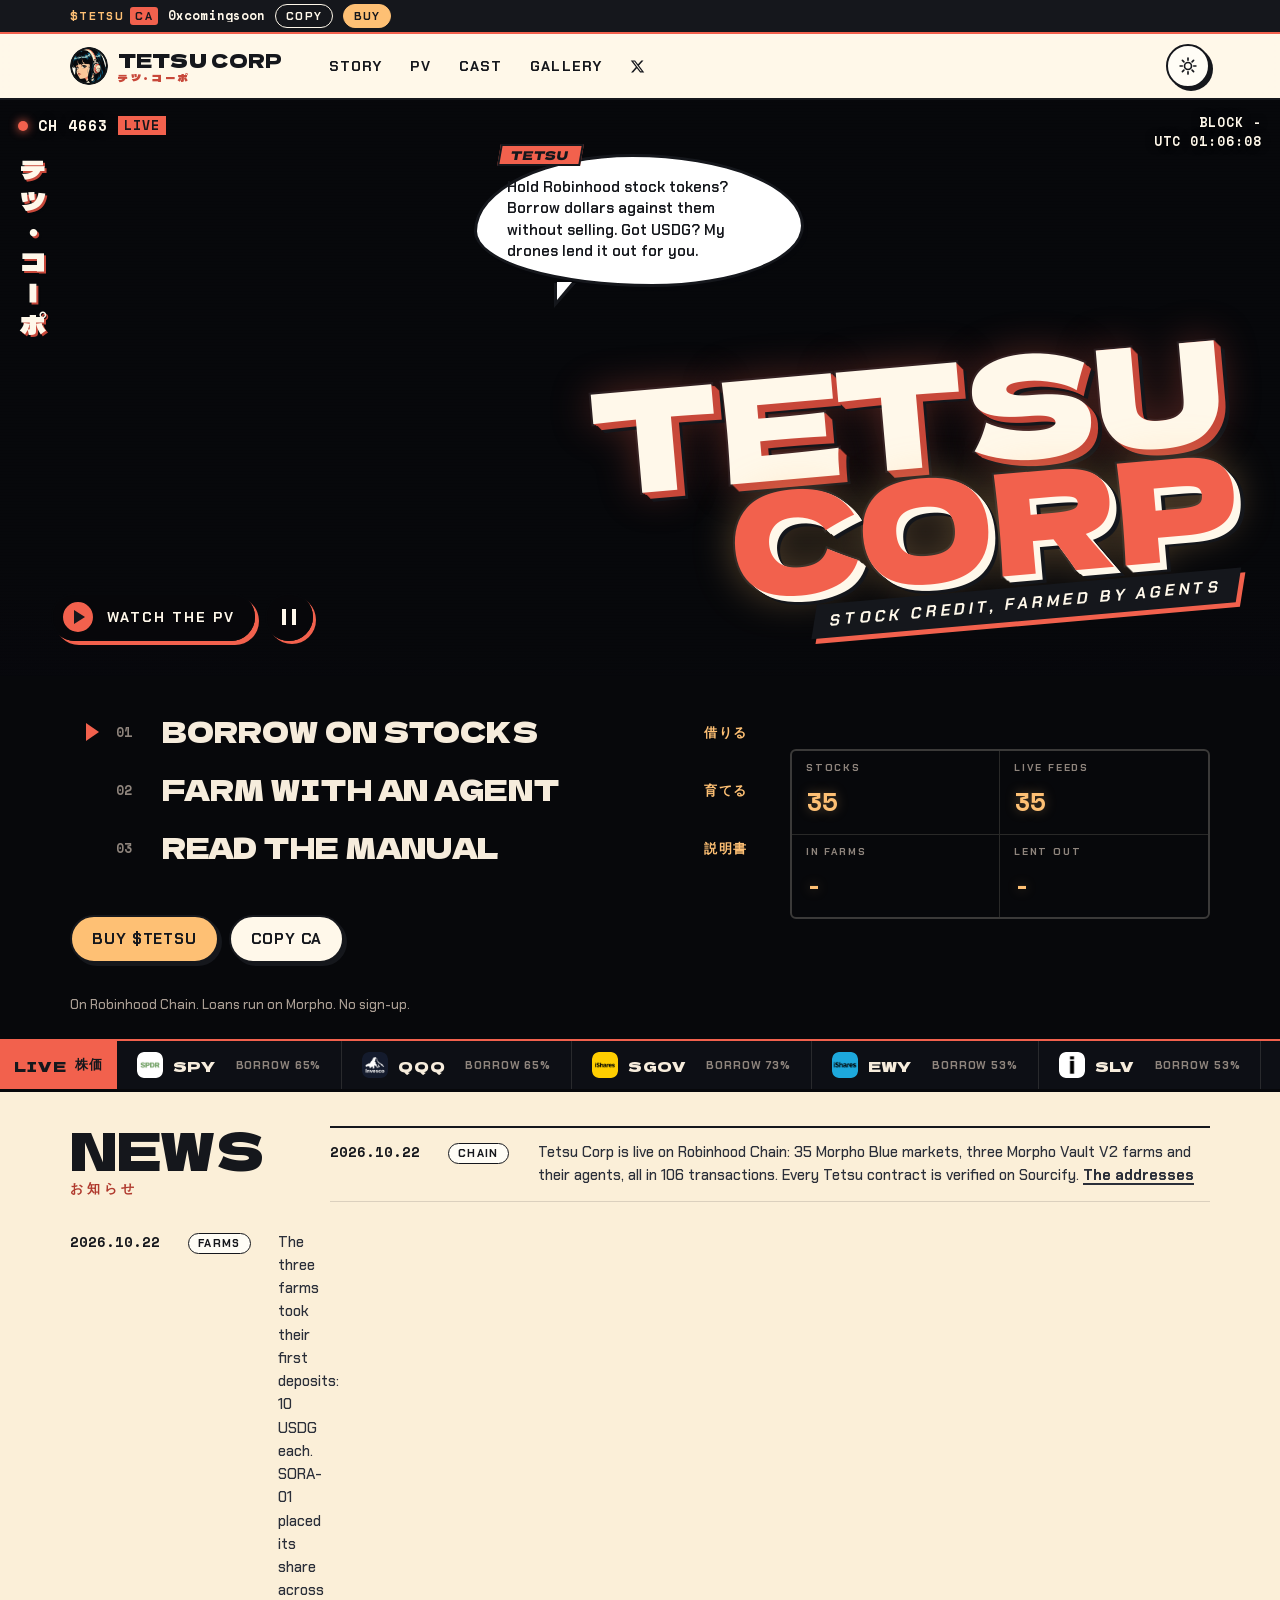
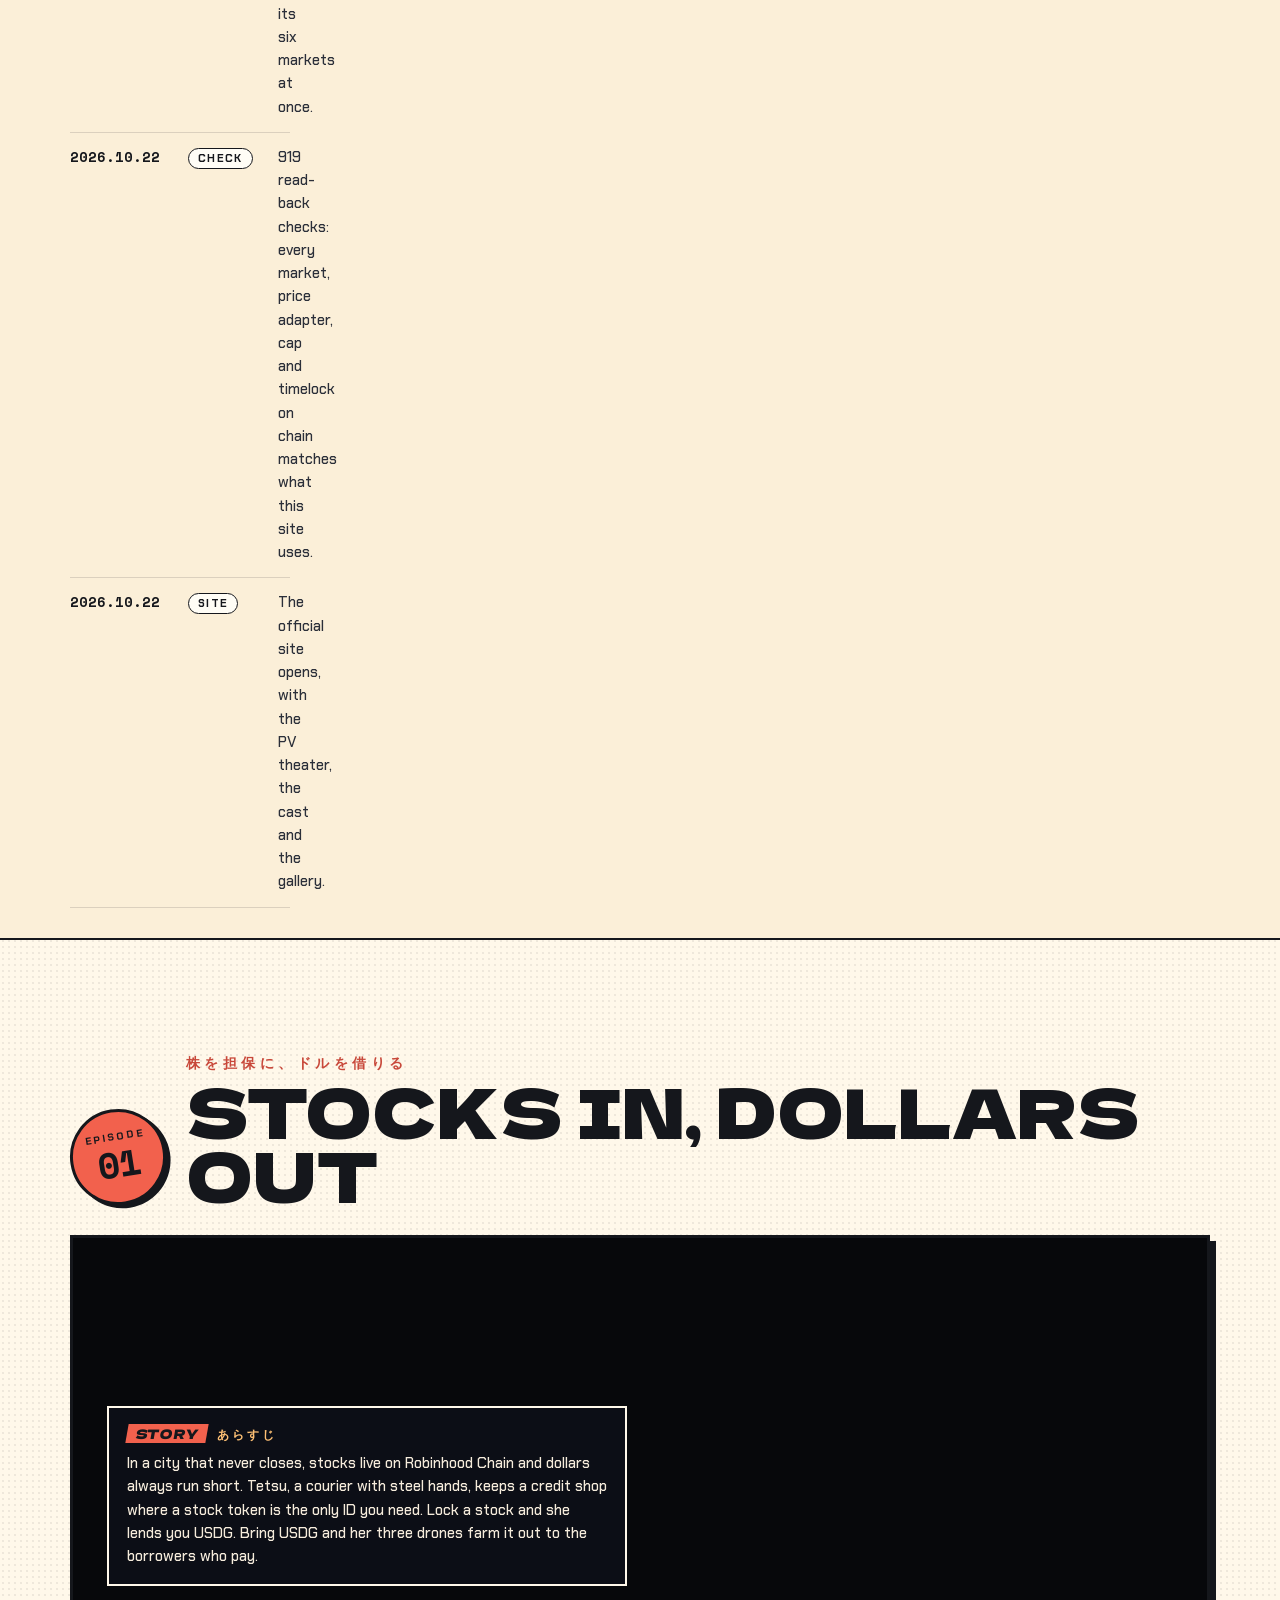
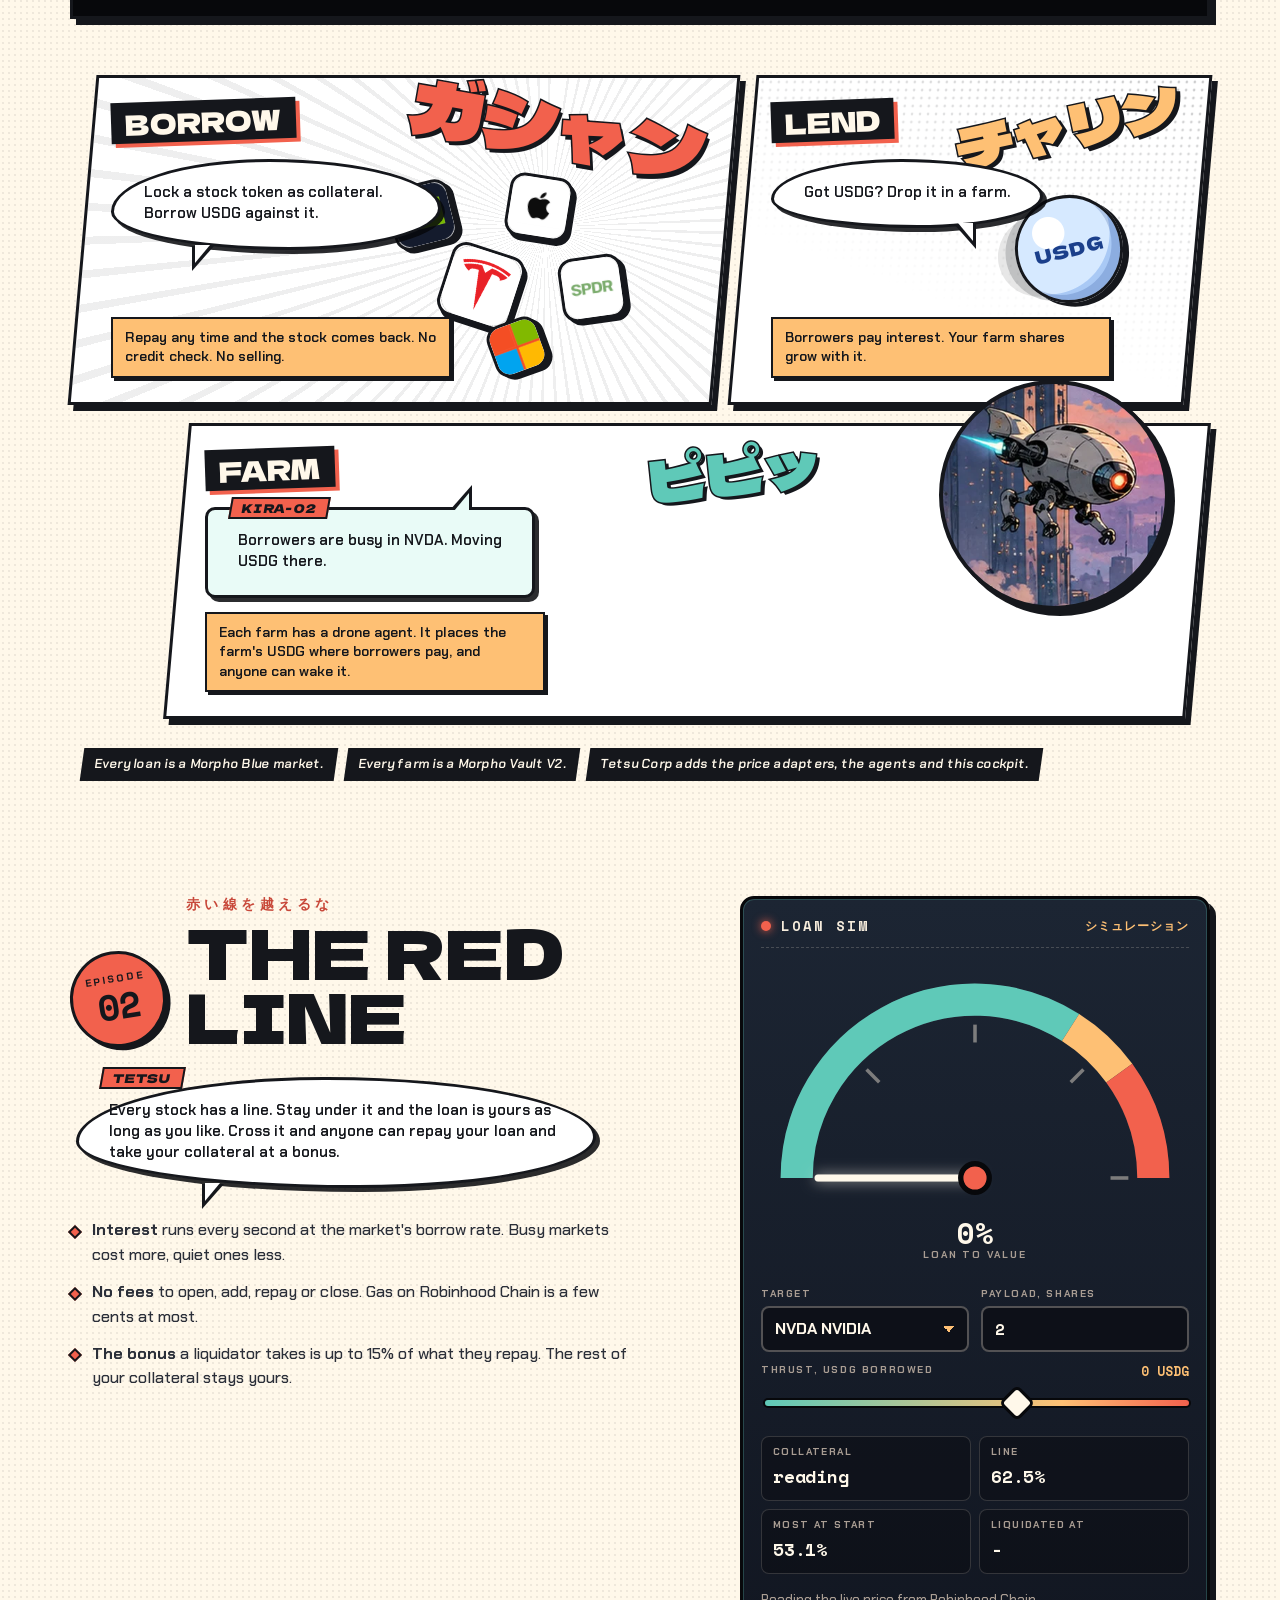
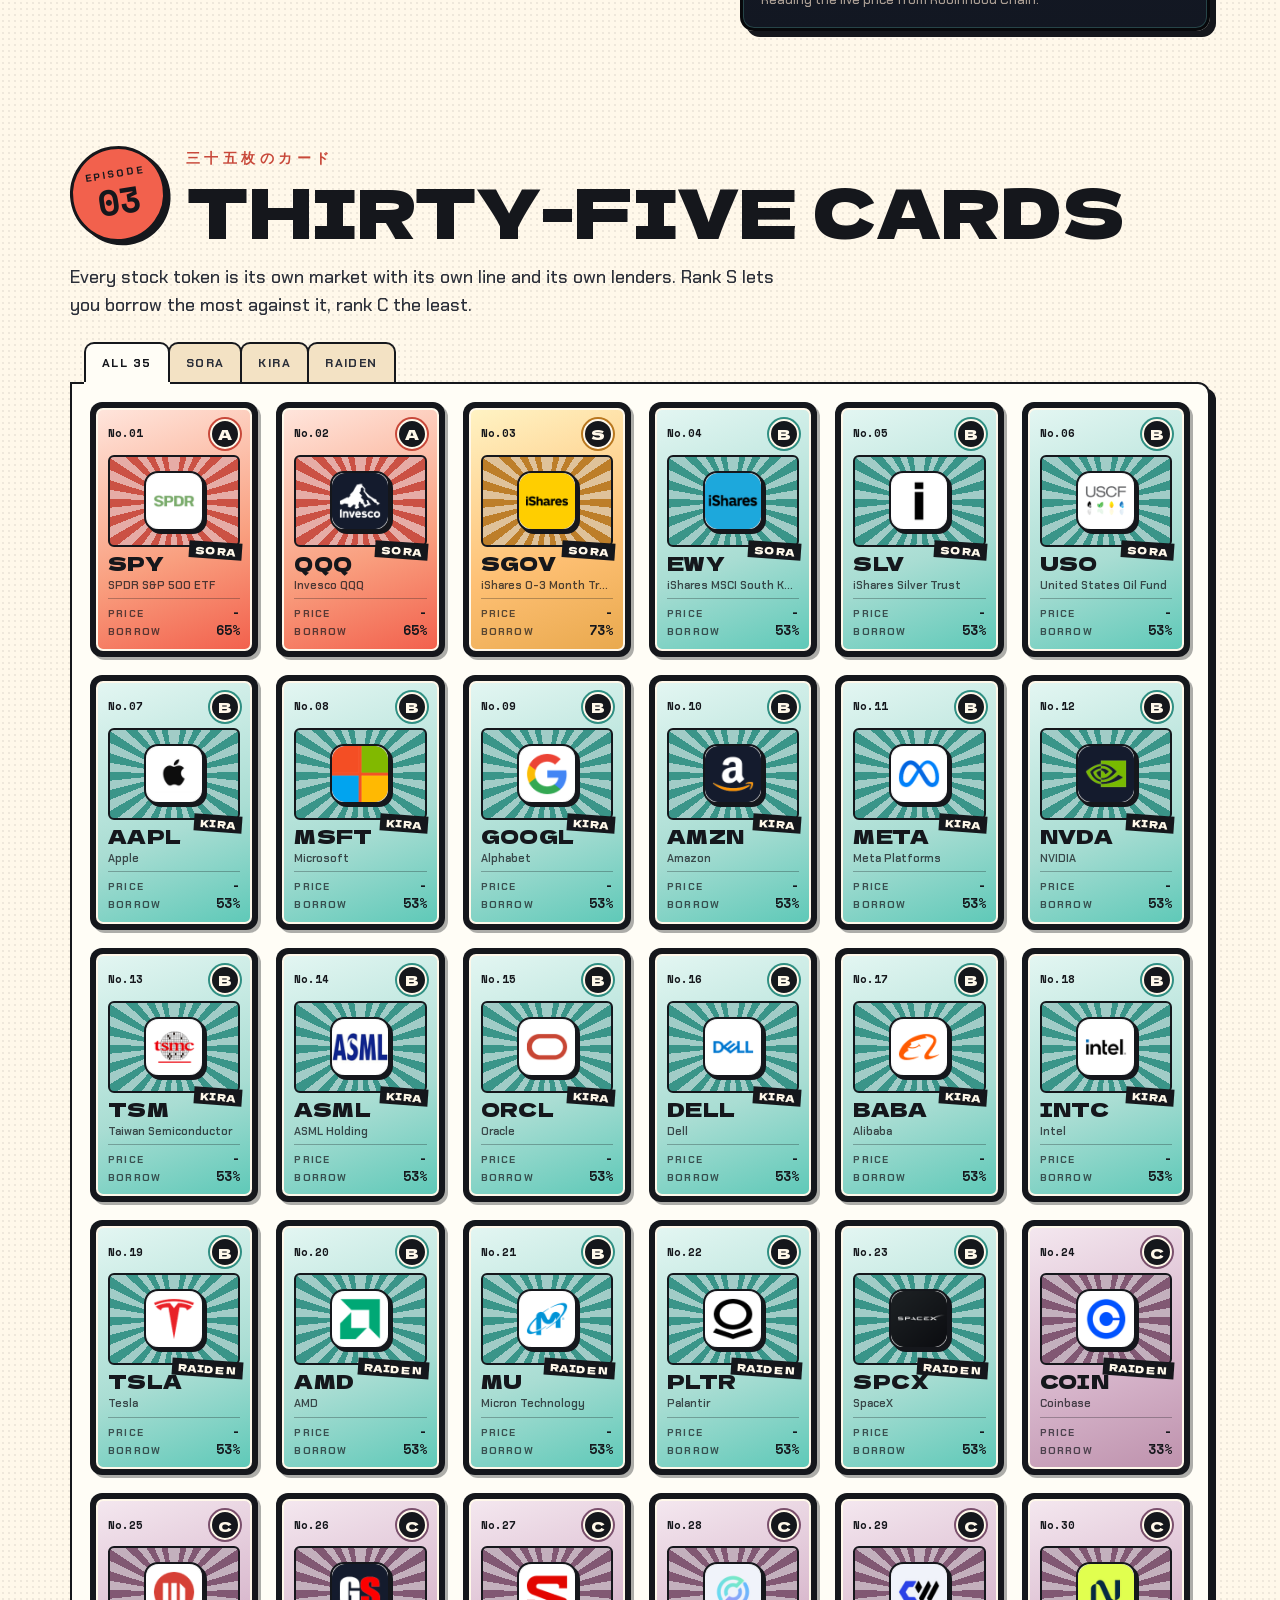
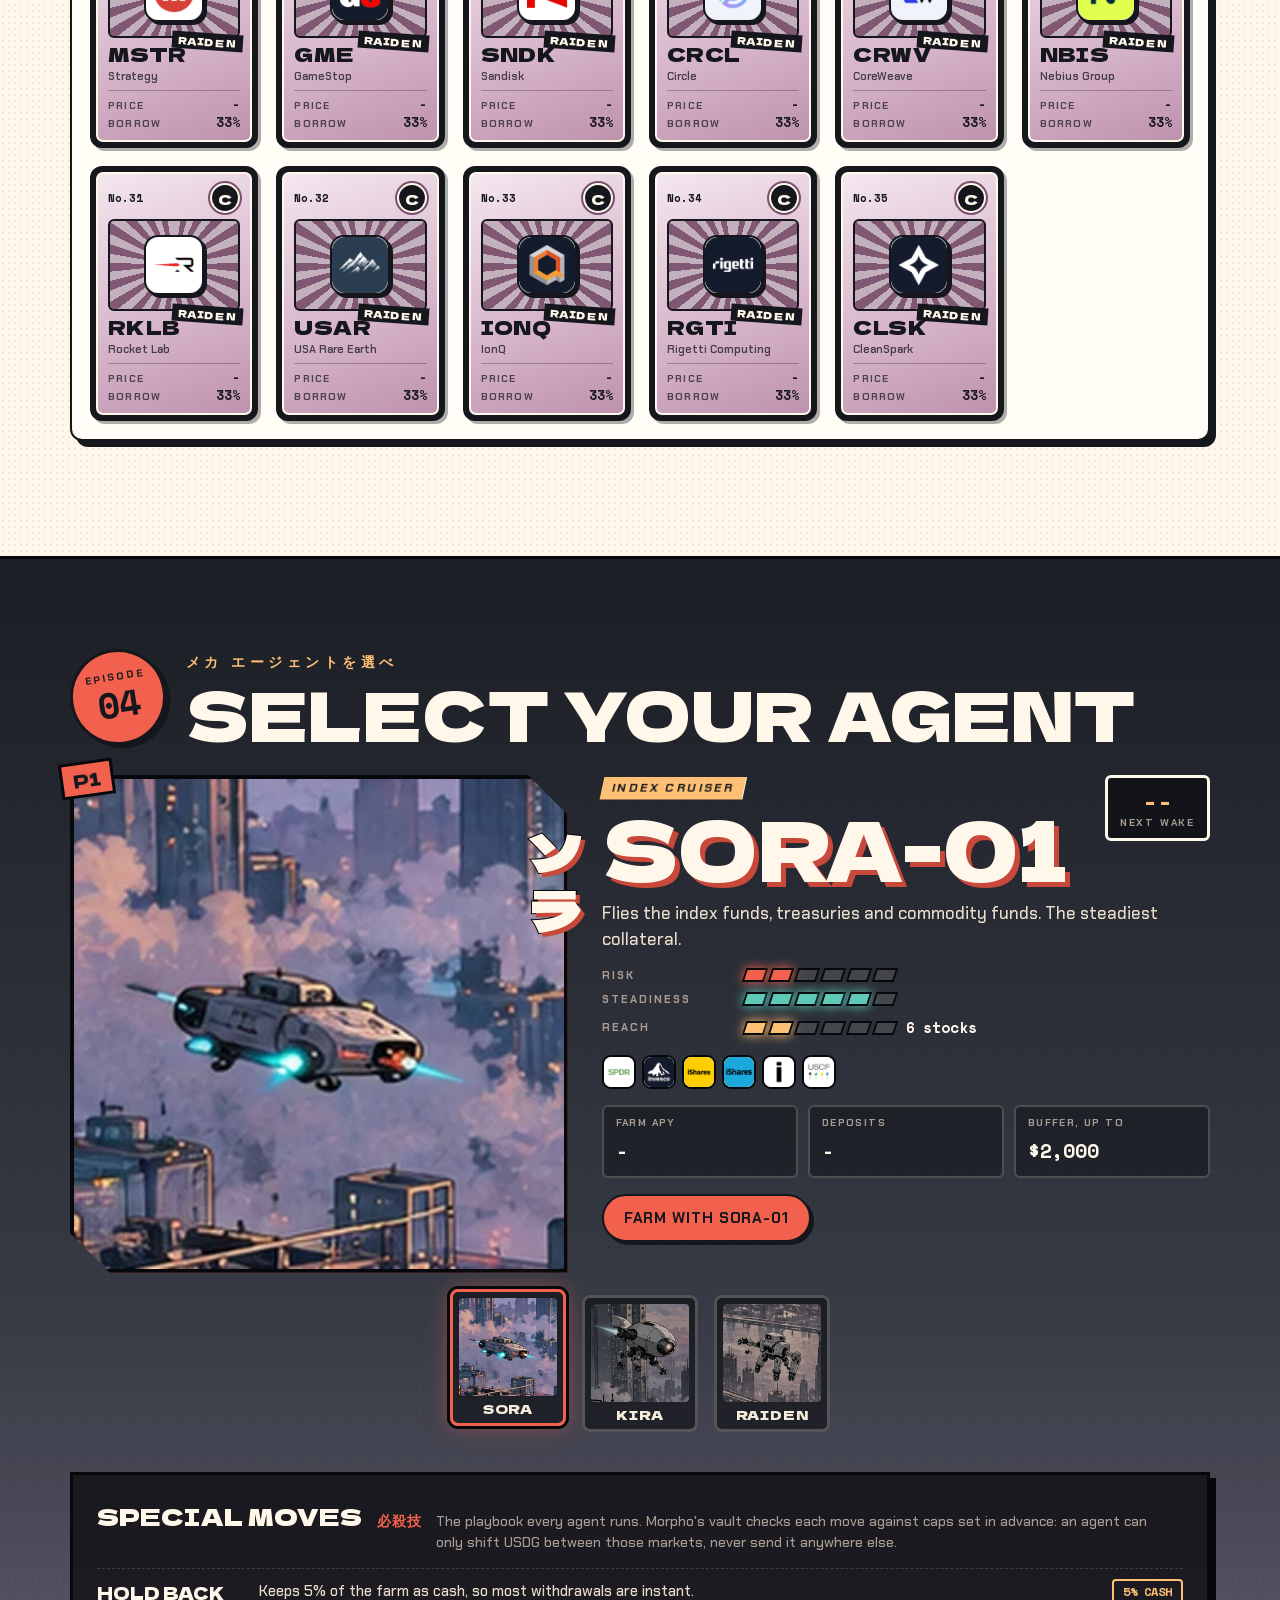
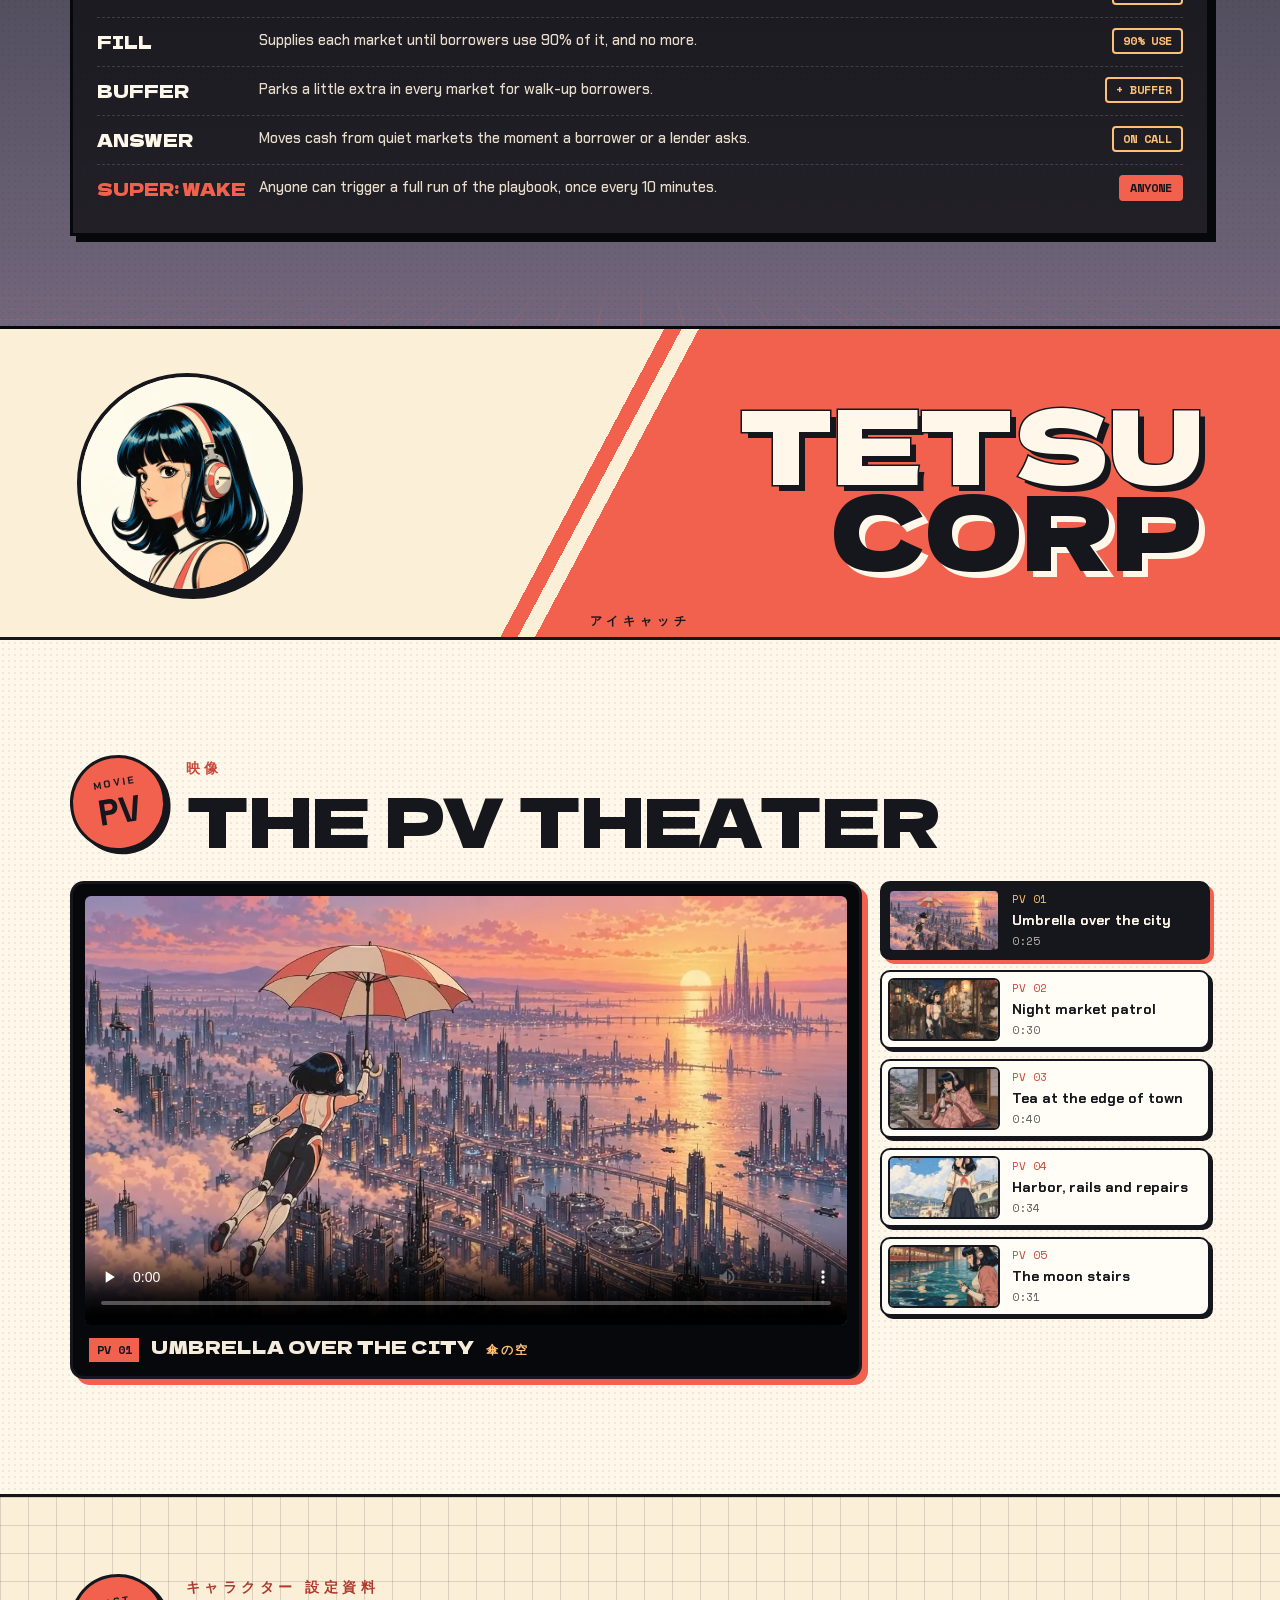
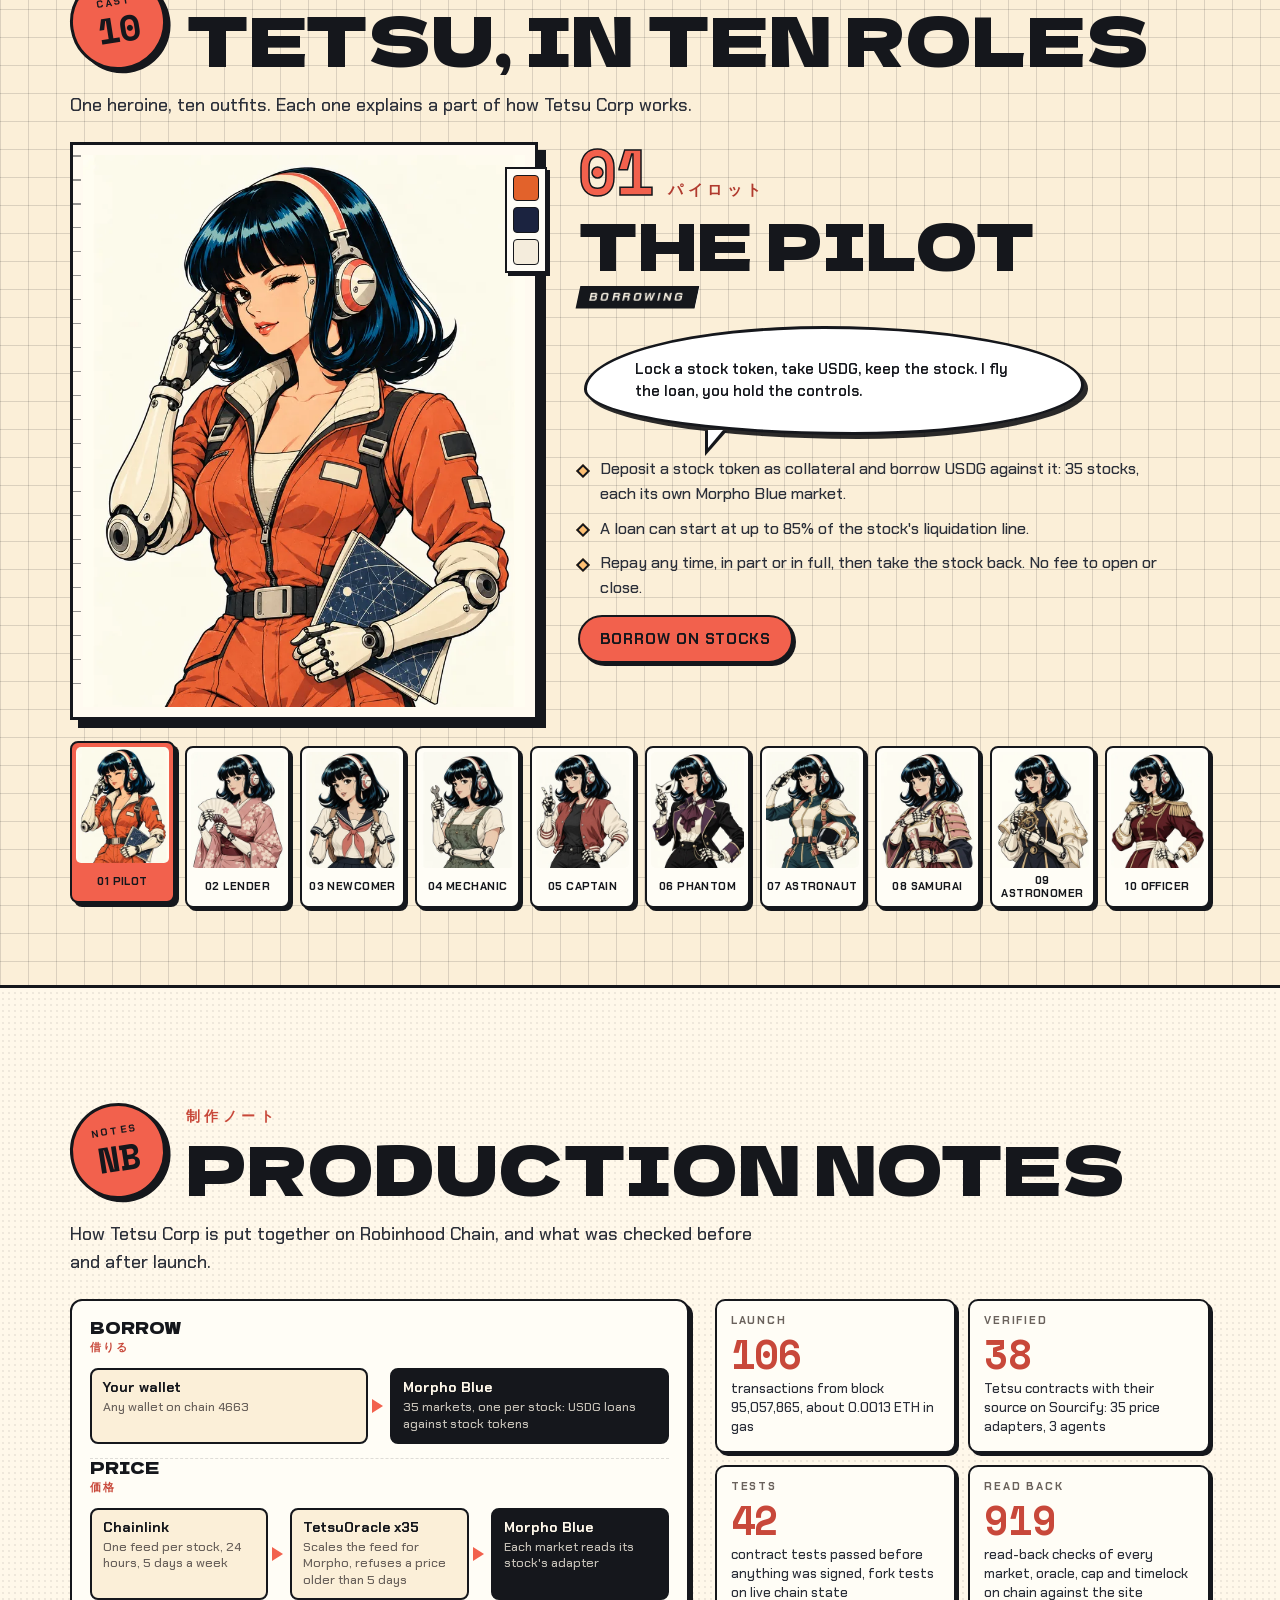
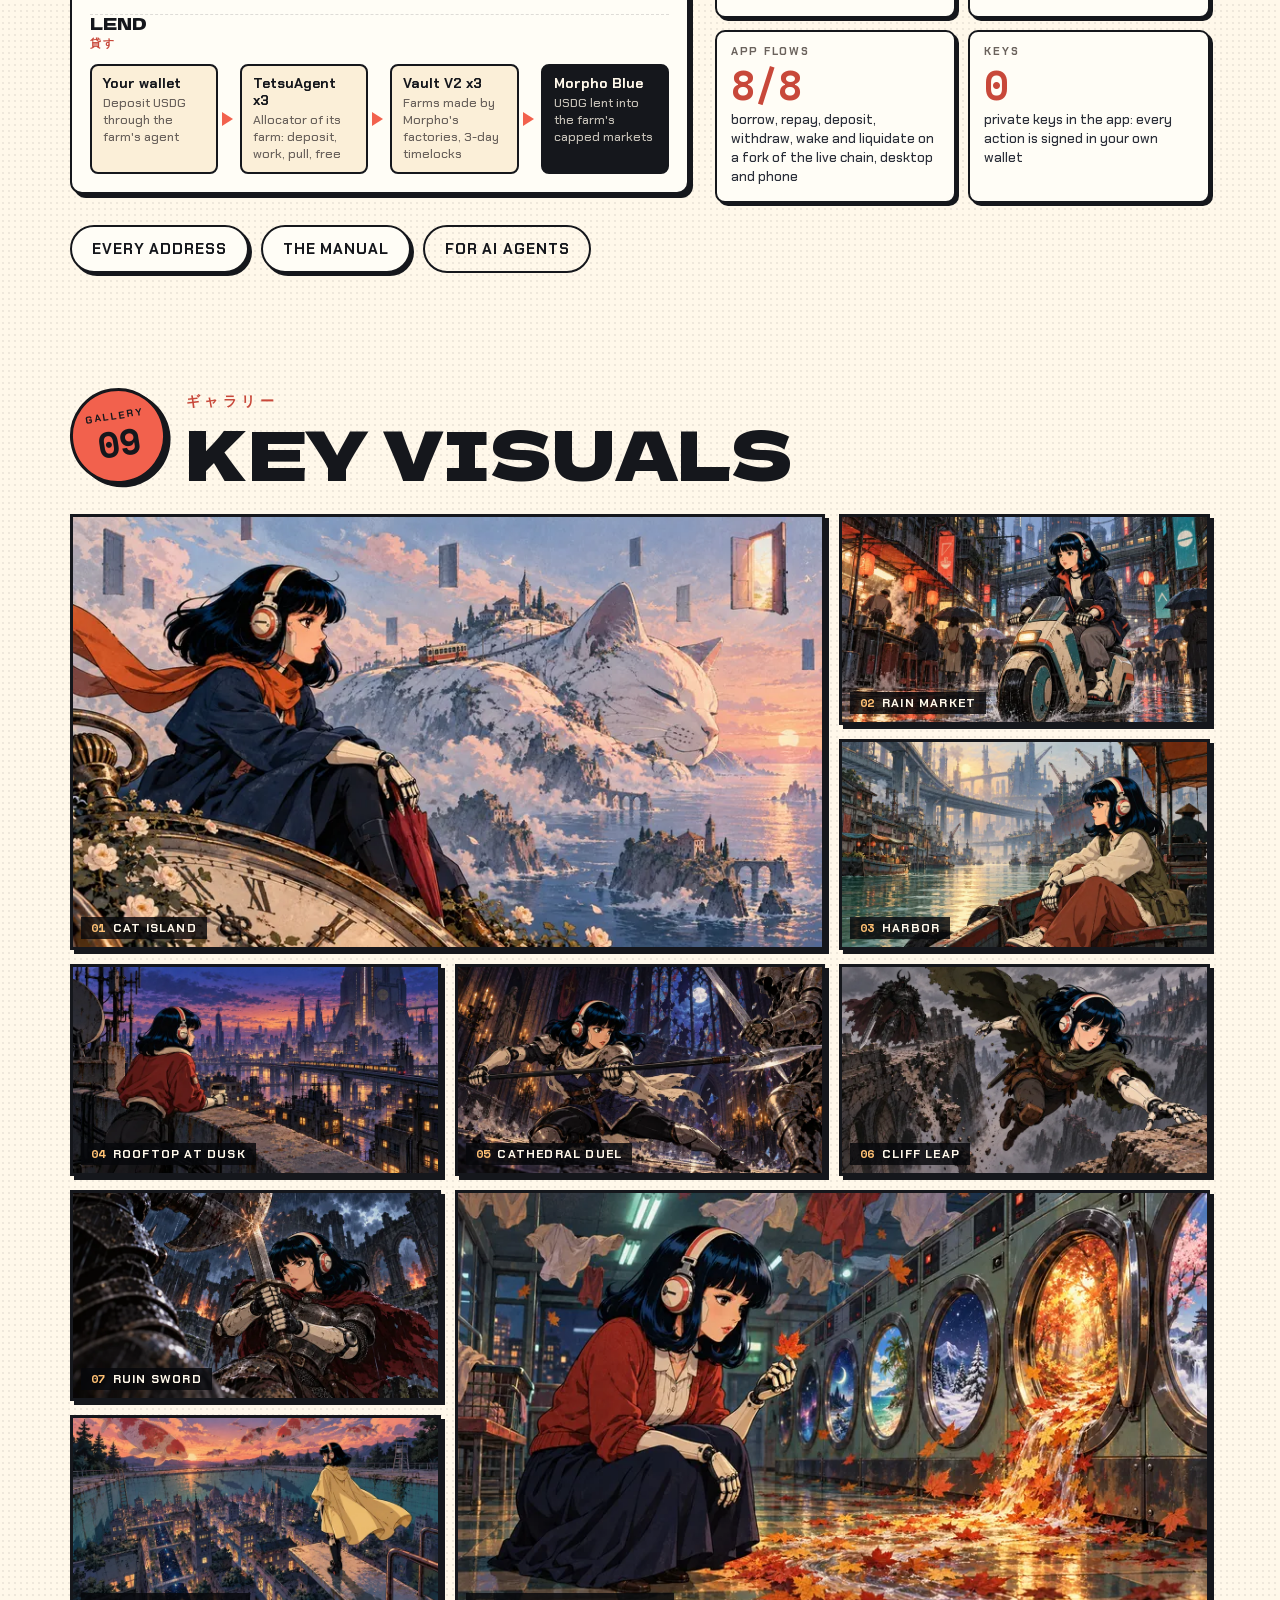
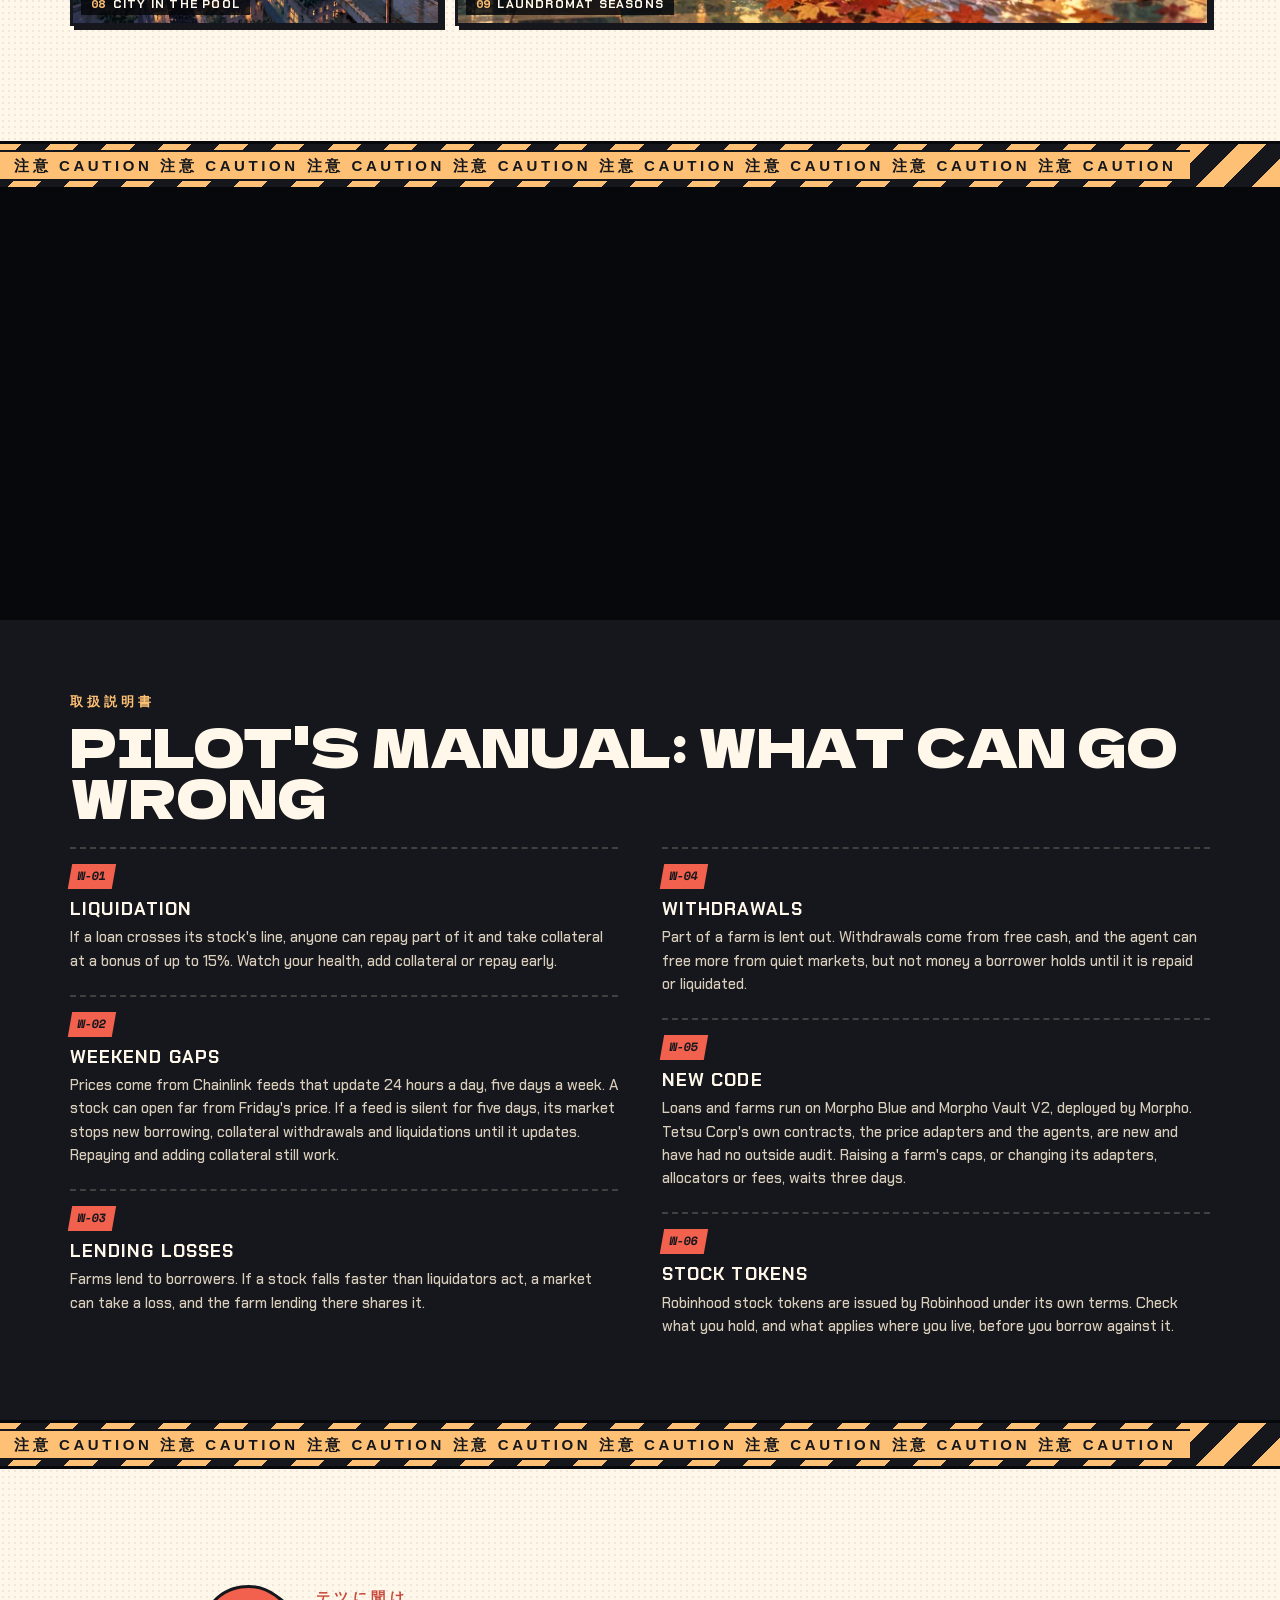
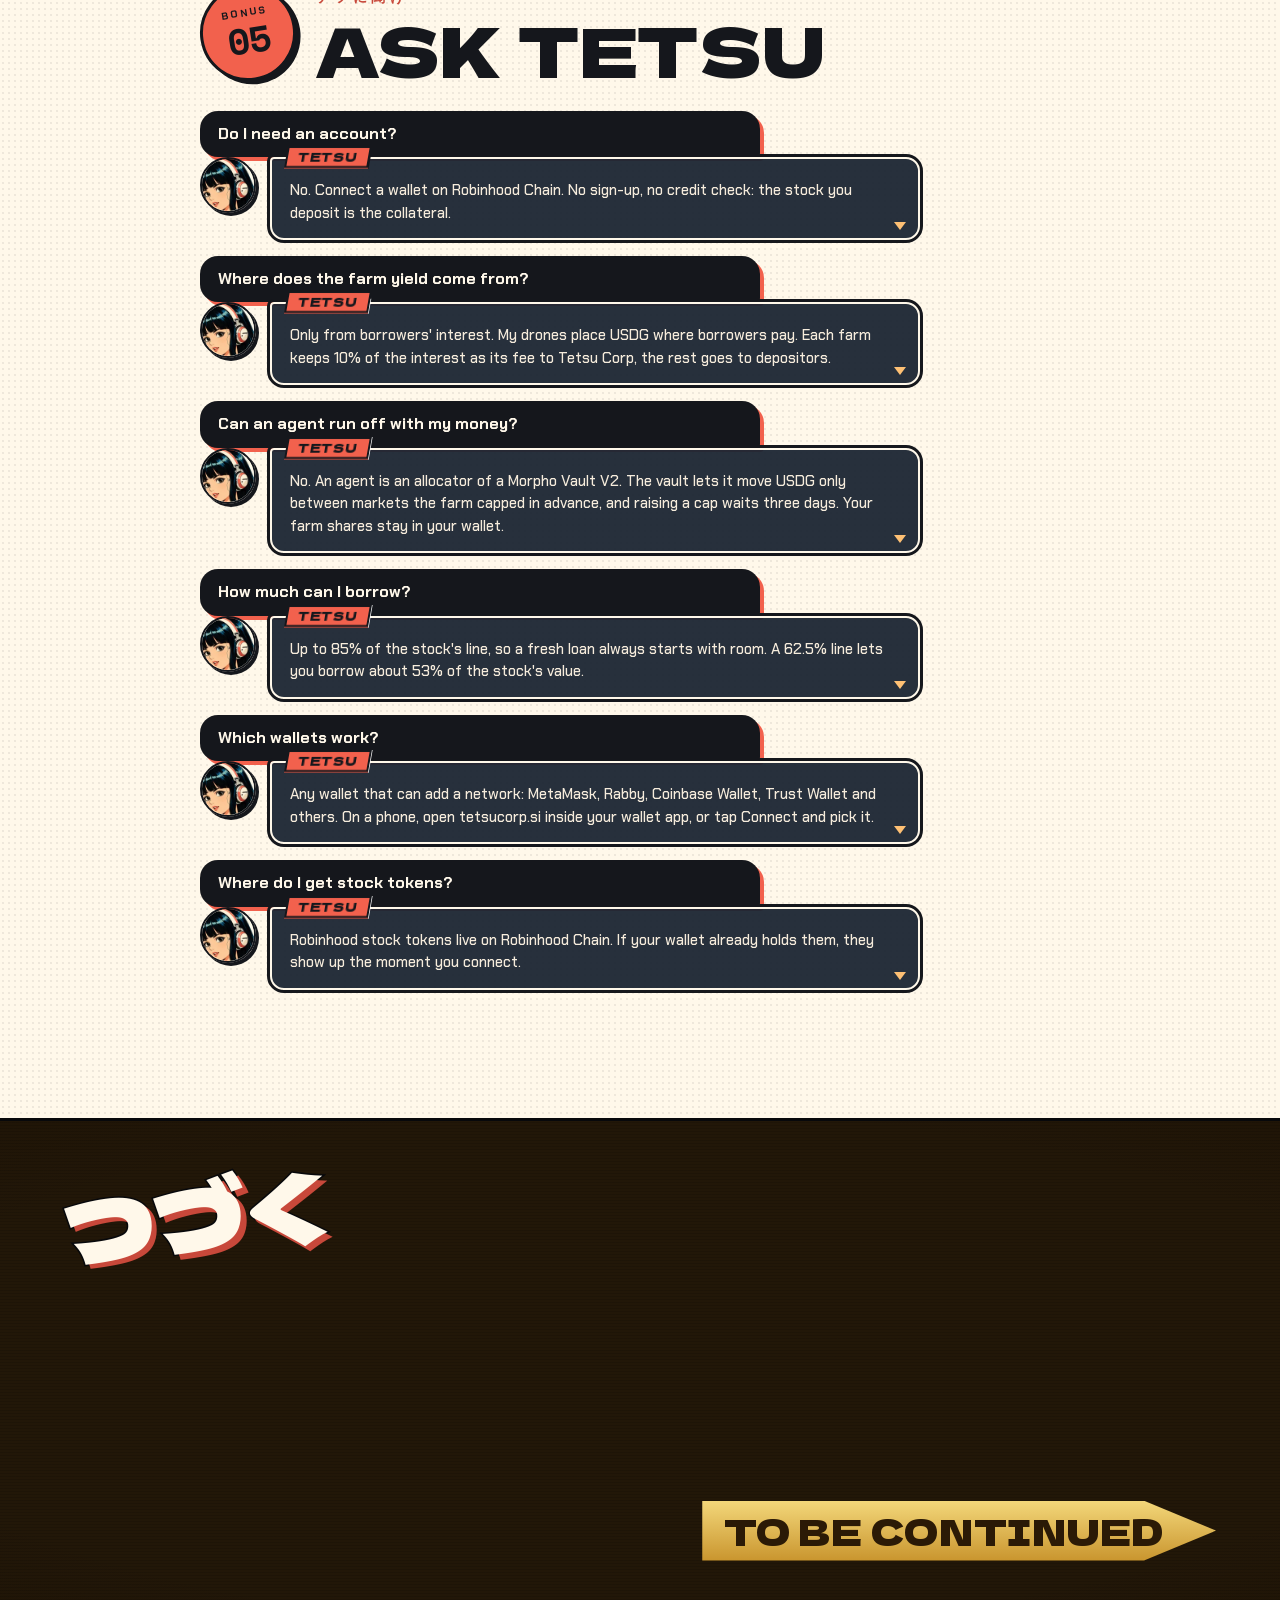
==== commit 51f00903: "sdfsdf" ====
--- a/index.html
+++ b/index.html
@@ -19,7 +19,7 @@
 <meta property="og:image:height" content="630">
 <meta property="og:image:alt" content="Tetsu Corp: Tetsu floats over a sunset city under a red and white umbrella. Stock credit, farmed by agents.">
 <meta name="twitter:card" content="summary_large_image">
-<meta name="twitter:site" content="@tetsucorp">
+<meta name="twitter:site" content="@Tetsurobins">
 <meta name="twitter:title" content="Tetsu Corp: stock credit, farmed by agents">
 <meta name="twitter:description" content="Borrow USDG against Robinhood stock tokens. Lend USDG to agent farms. On Robinhood Chain.">
 <meta name="twitter:image" content="https://tetsucorp.si/og.jpg">
@@ -61,7 +61,7 @@
       <a href="#characters">Cast</a>
       <a href="#gallery">Gallery</a>
    
-      <a class="x-link" href="https://x.com/tetsucorp" rel="noopener" target="_blank"><svg viewBox="0 0 24 24" aria-hidden="true"><path fill="currentColor" d="M18.244 2.25h3.308l-7.227 8.26 8.502 11.24H16.17l-5.214-6.817L4.99 21.75H1.68l7.73-8.835L1.254 2.25H8.08l4.713 6.231zm-1.161 17.52h1.833L7.084 4.126H5.117z"/></svg><span class="sr">Tetsu Corp on X</span></a>
+      <a class="x-link" href="https://x.com/Tetsurobins" rel="noopener" target="_blank"><svg viewBox="0 0 24 24" aria-hidden="true"><path fill="currentColor" d="M18.244 2.25h3.308l-7.227 8.26 8.502 11.24H16.17l-5.214-6.817L4.99 21.75H1.68l7.73-8.835L1.254 2.25H8.08l4.713 6.231zm-1.161 17.52h1.833L7.084 4.126H5.117z"/></svg><span class="sr">Tetsu Corp on X</span></a>
     </nav>
     <div class="nav-act">
       <button class="icon-btn theme-btn" type="button" data-theme-toggle aria-label="Switch between paper and night city">
@@ -86,7 +86,7 @@
     <a href="/app#/markets">Borrow <span class="kana">借りる</span></a>
     <a href="/app#/farms">Farms <span class="kana">ファーム</span></a>
     <a href="/docs">Docs <span class="kana">説明書</span></a>
-    <a href="https://x.com/tetsucorp" rel="noopener" target="_blank">X @tetsucorp <span class="kana">エックス</span></a>
+    <a href="https://x.com/Tetsurobins" rel="noopener" target="_blank">X @Tetsurobins <span class="kana">エックス</span></a>
     <a href="https://ponsfamily.com/launchpad/0xcomingsoon" rel="noopener" target="_blank">Buy $TETSU <span class="kana">買う</span></a>
     <button class="menu-theme" type="button" data-copy-ca>Copy CA <span class="kana">コピー</span></button>
     <button class="menu-theme" type="button" data-theme-toggle>Paper or night <span class="kana">テーマ</span></button>
@@ -588,7 +588,7 @@
       <div><dt>Production</dt><dd>Tetsu Corp Production Committee <span class="kana">テツ・コーポ製作委員会</span></dd></div>
     </dl>
     <nav class="credits-links" aria-label="Footer">
-      <a href="/app#/markets">Borrow</a><a href="/app#/farms">Farms</a><a href="/app#/liquidate">Rescue board</a><a href="/docs">Docs</a><a href="/contracts.json">Contracts</a><a href="/llms.txt">For AI agents</a><a href="https://ponsfamily.com/launchpad/0xcomingsoon" rel="noopener" target="_blank">Buy $TETSU</a><button class="theme-link ca-link" type="button" data-copy-ca>Copy CA</button><a href="https://x.com/tetsucorp" rel="noopener" target="_blank">X @tetsucorp</a>
+      <a href="/app#/markets">Borrow</a><a href="/app#/farms">Farms</a><a href="/app#/liquidate">Rescue board</a><a href="/docs">Docs</a><a href="/contracts.json">Contracts</a><a href="/llms.txt">For AI agents</a><a href="https://ponsfamily.com/launchpad/0xcomingsoon" rel="noopener" target="_blank">Buy $TETSU</a><button class="theme-link ca-link" type="button" data-copy-ca>Copy CA</button><a href="https://x.com/Tetsurobins" rel="noopener" target="_blank">X @Tetsurobins</a>
     </nav>
   </div>
   <div class="foot-base"><div class="wrap"><b>2026 Tetsu Corp</b><span>Broadcasting on Robinhood Chain</span></div></div>
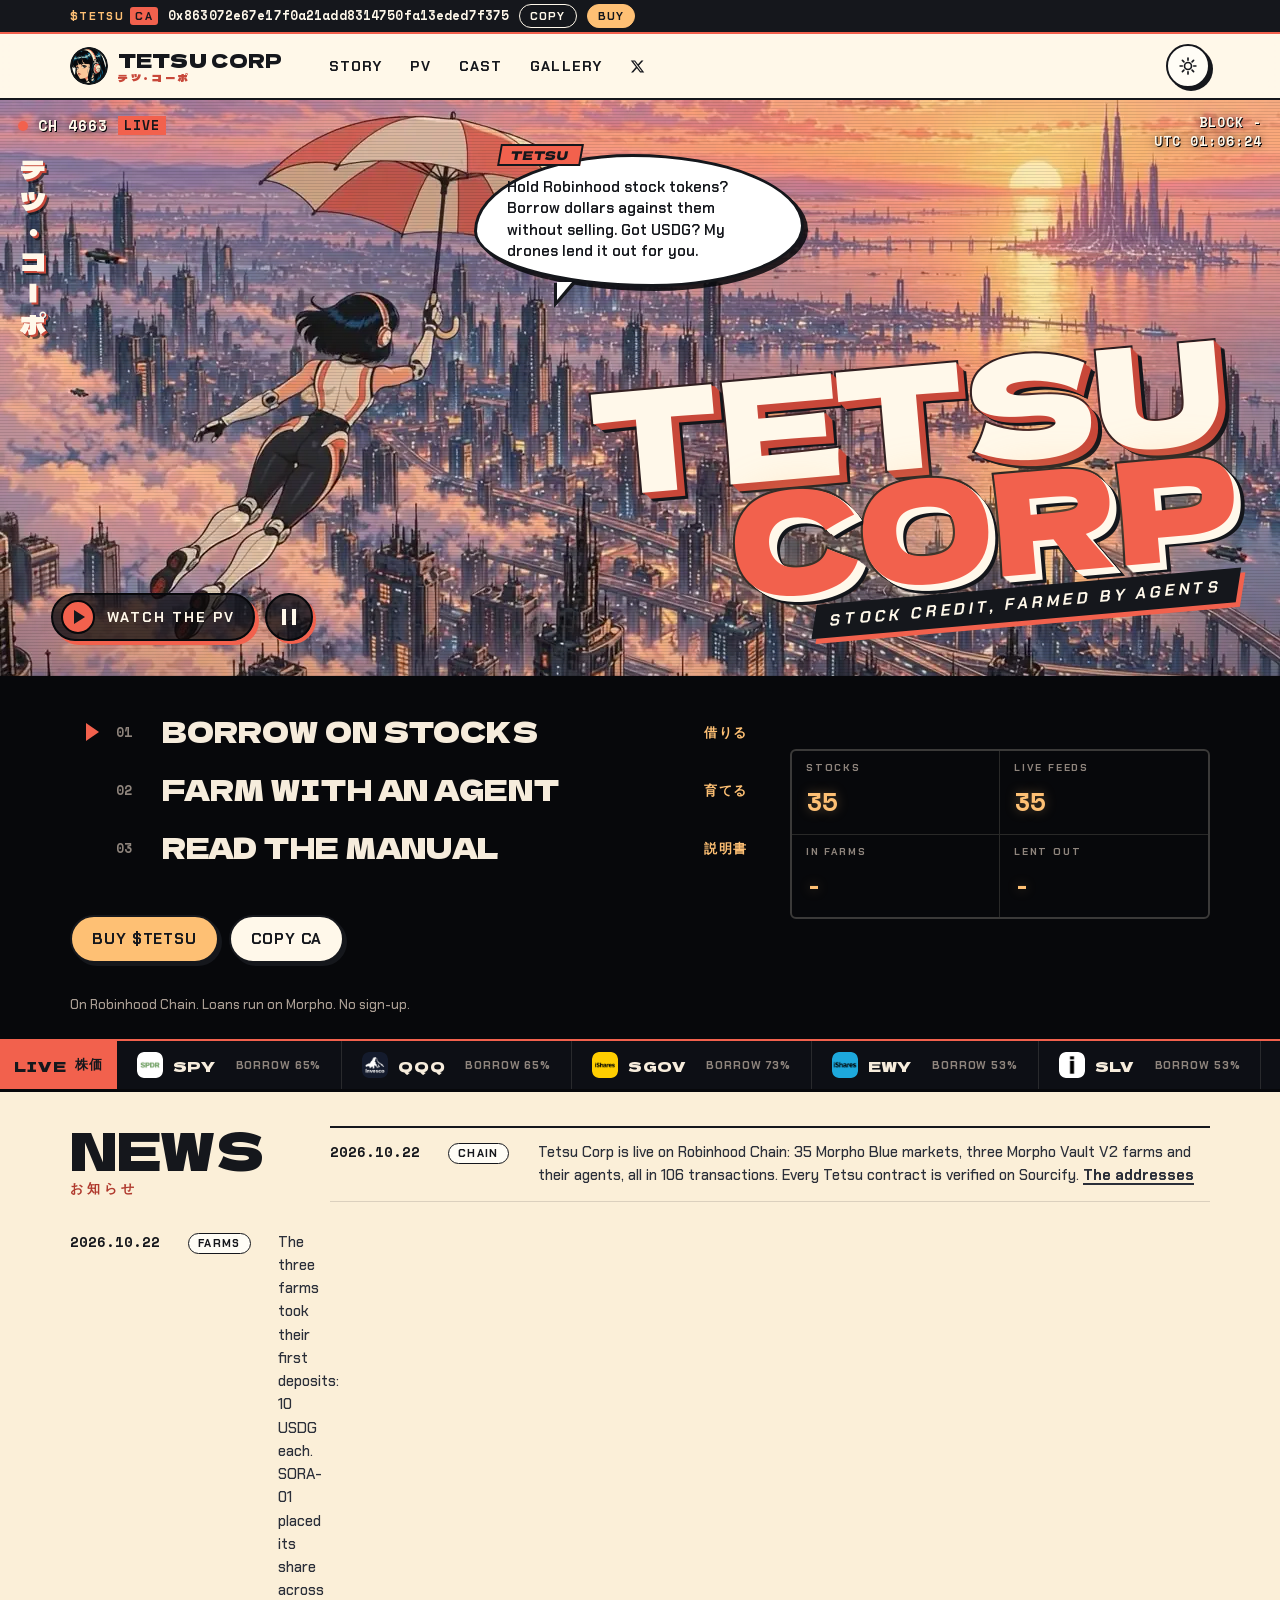
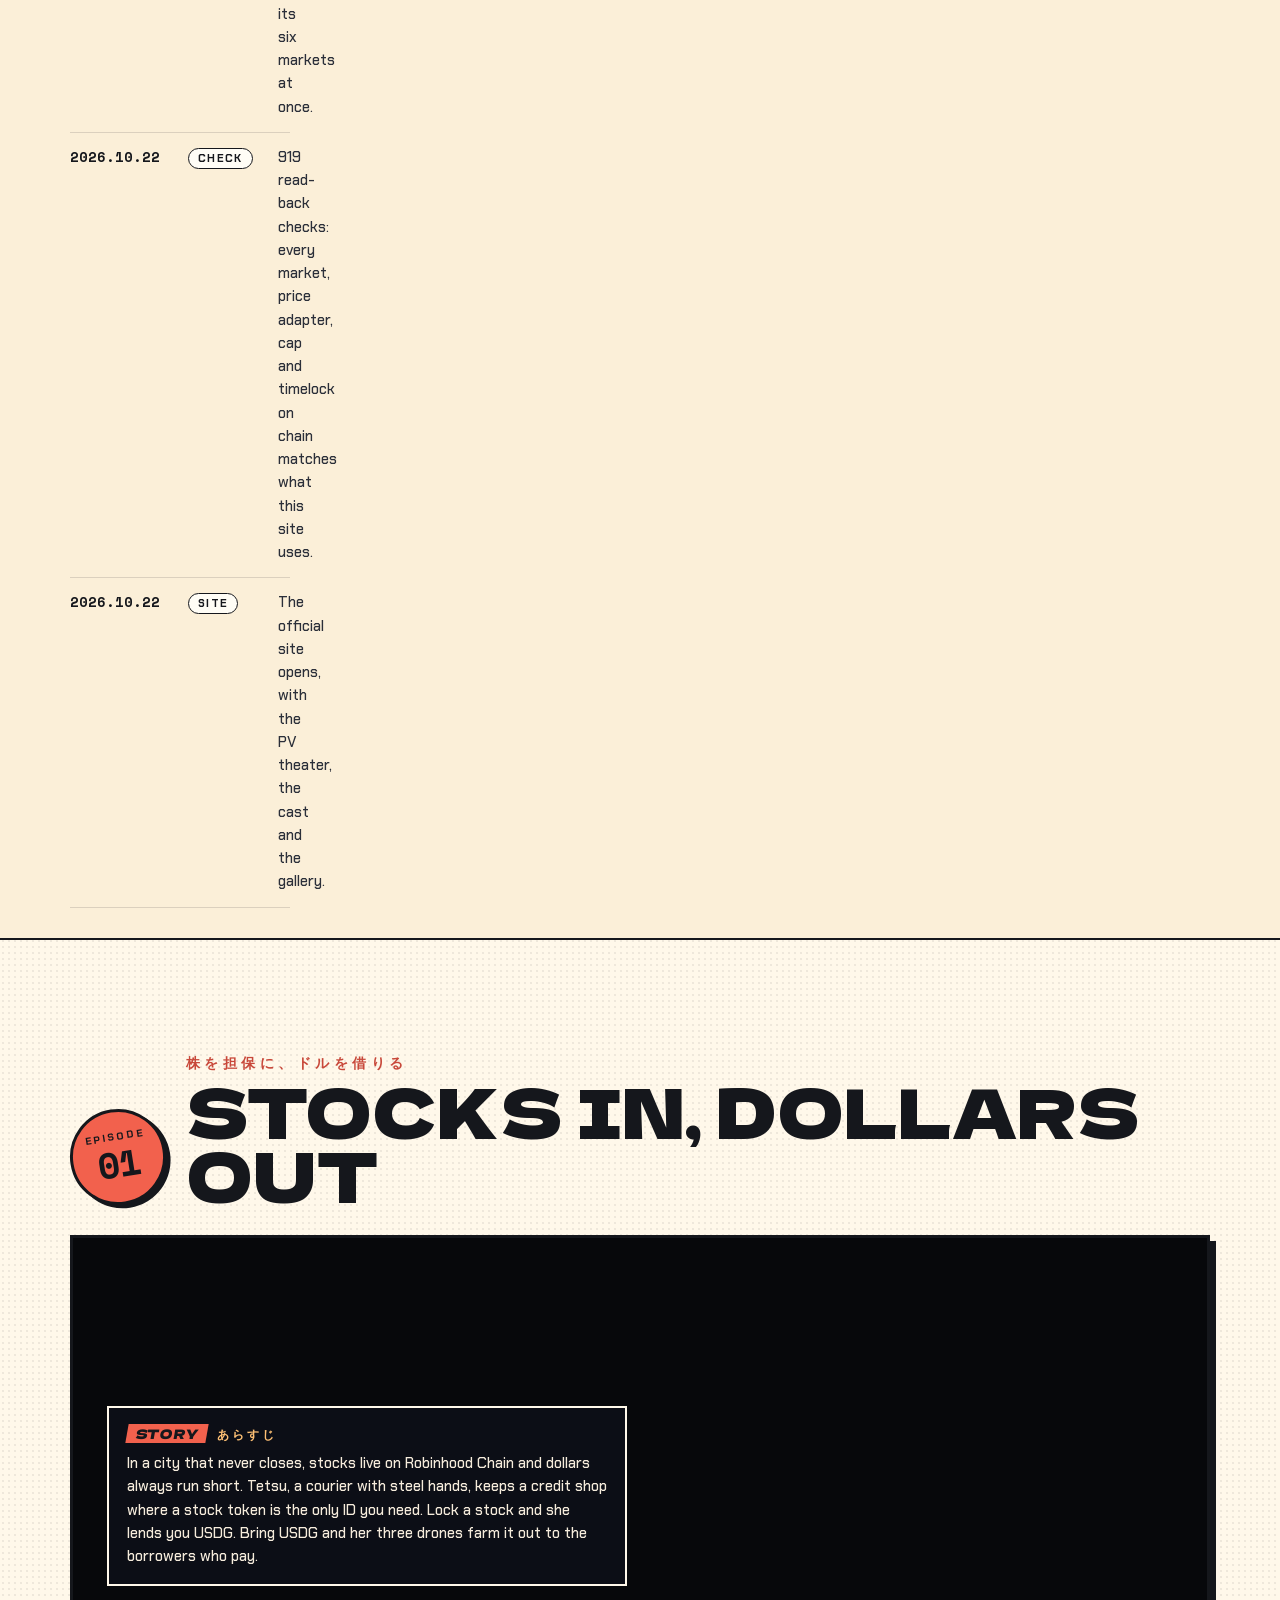
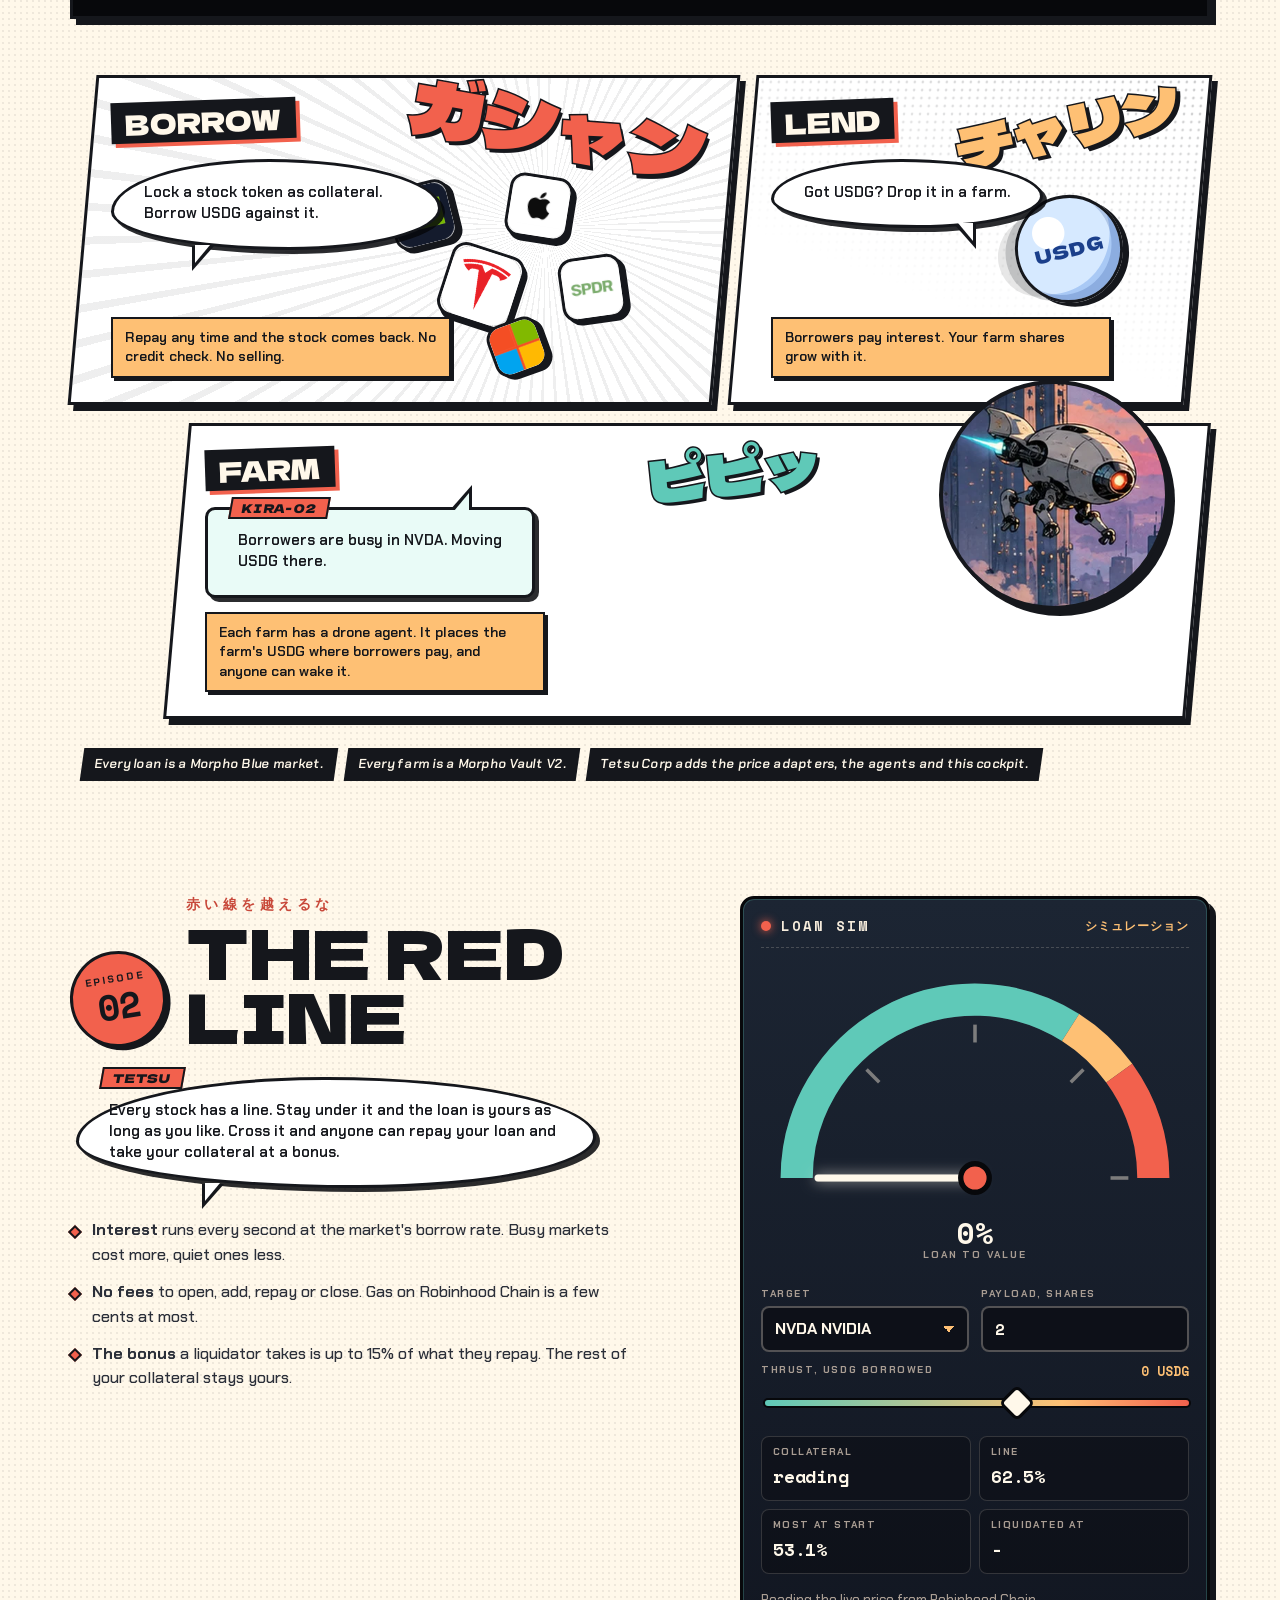
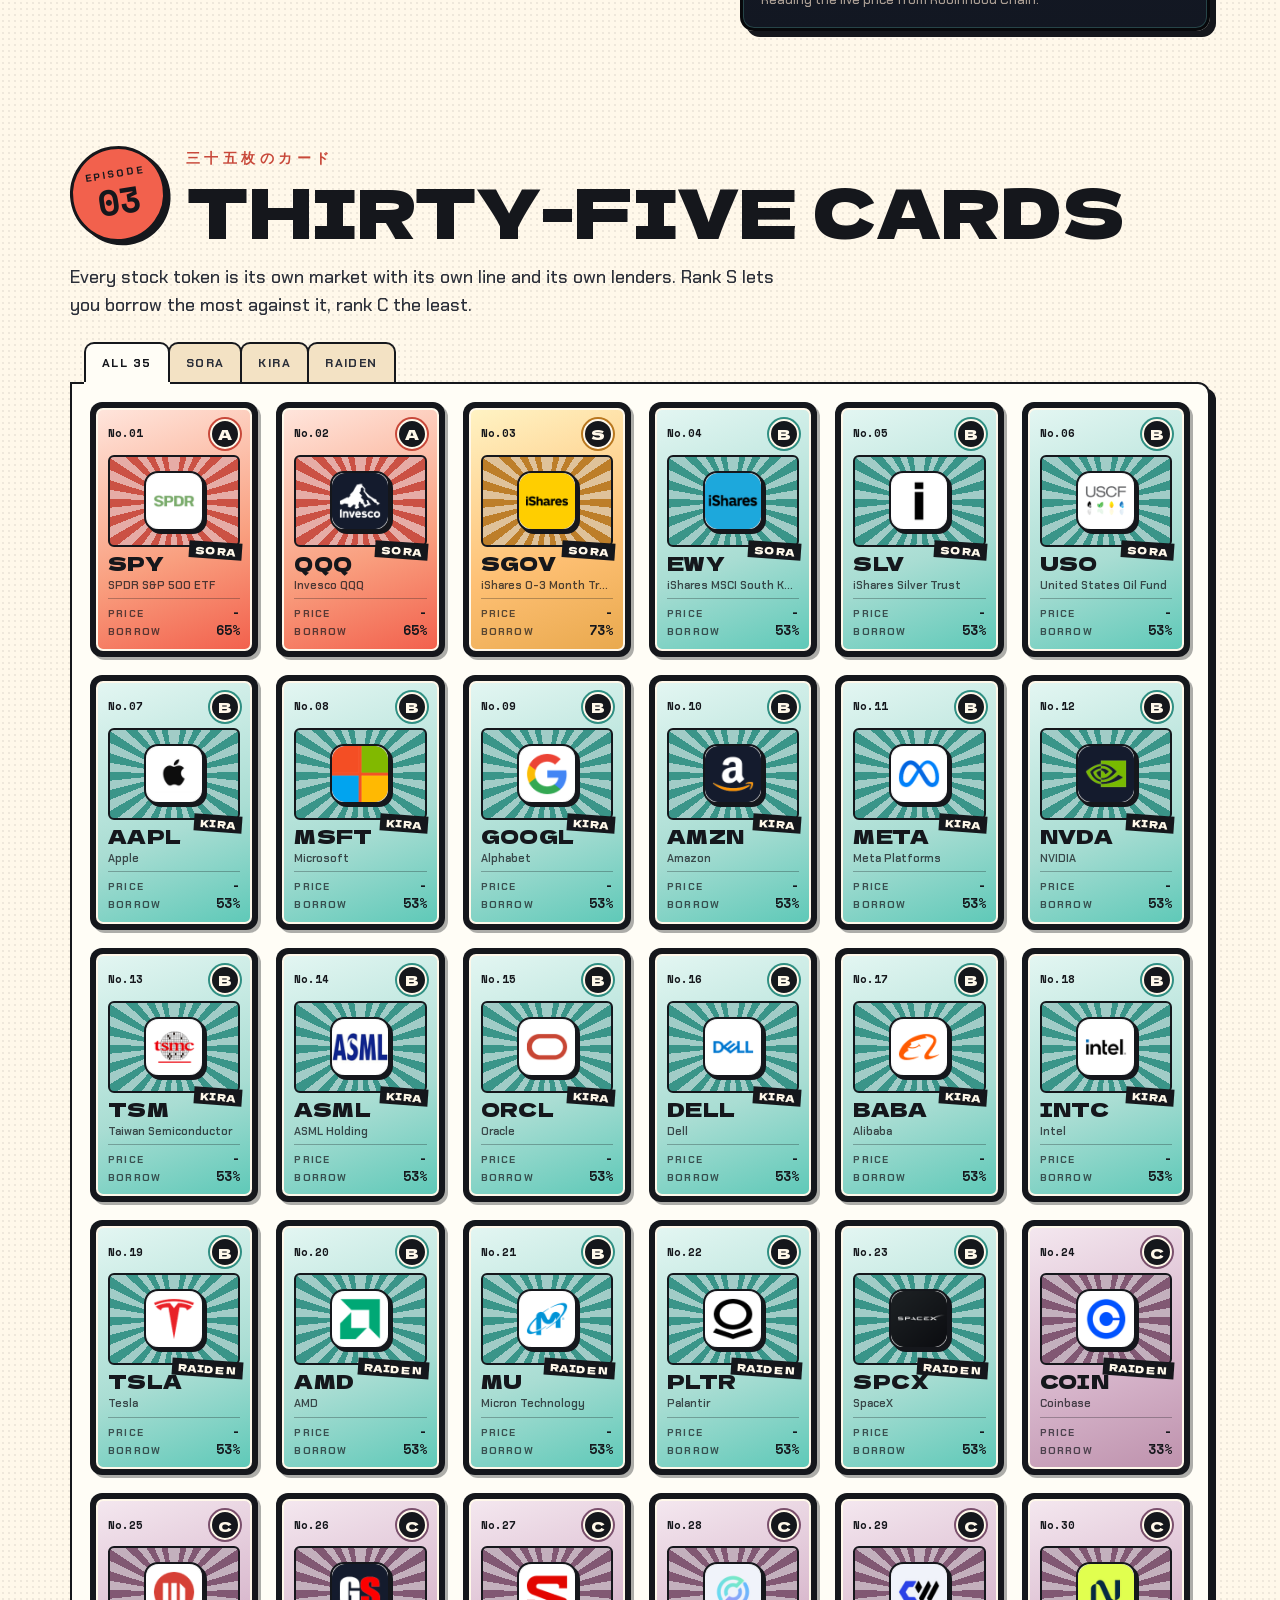
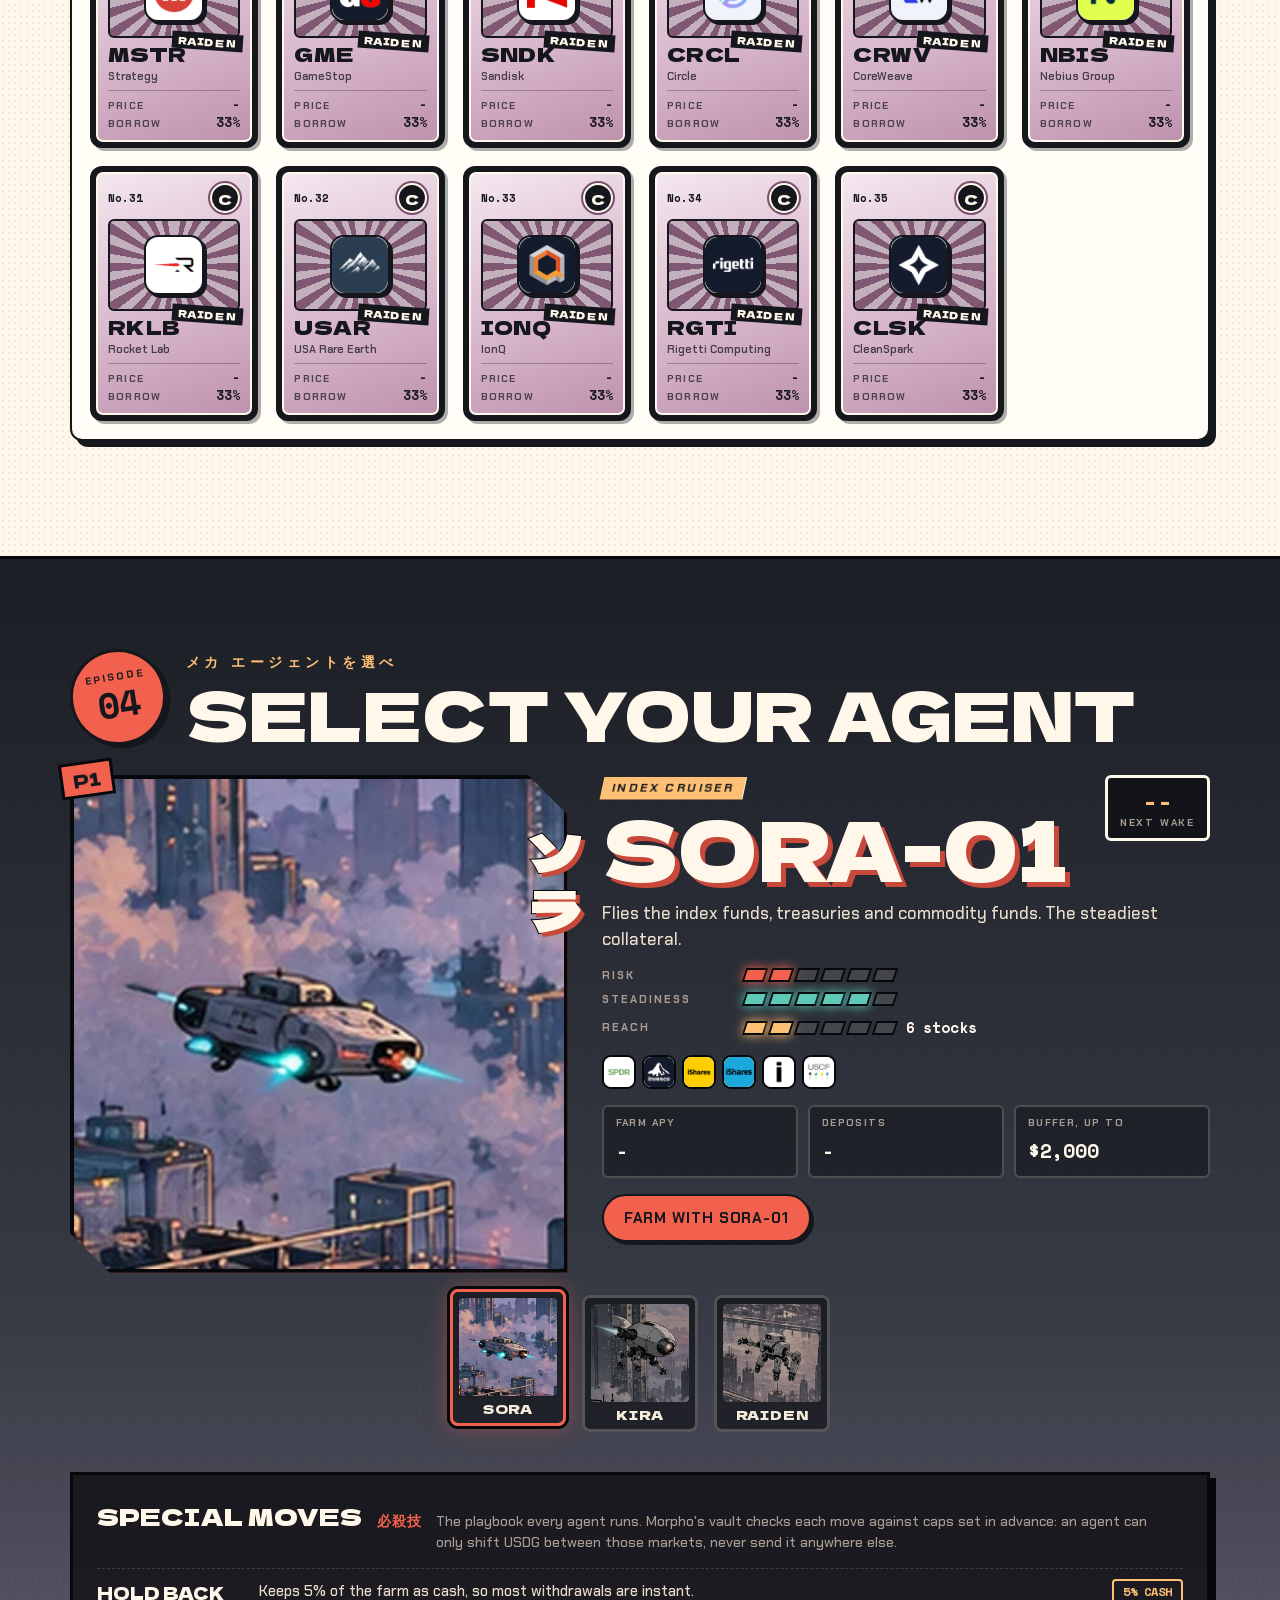
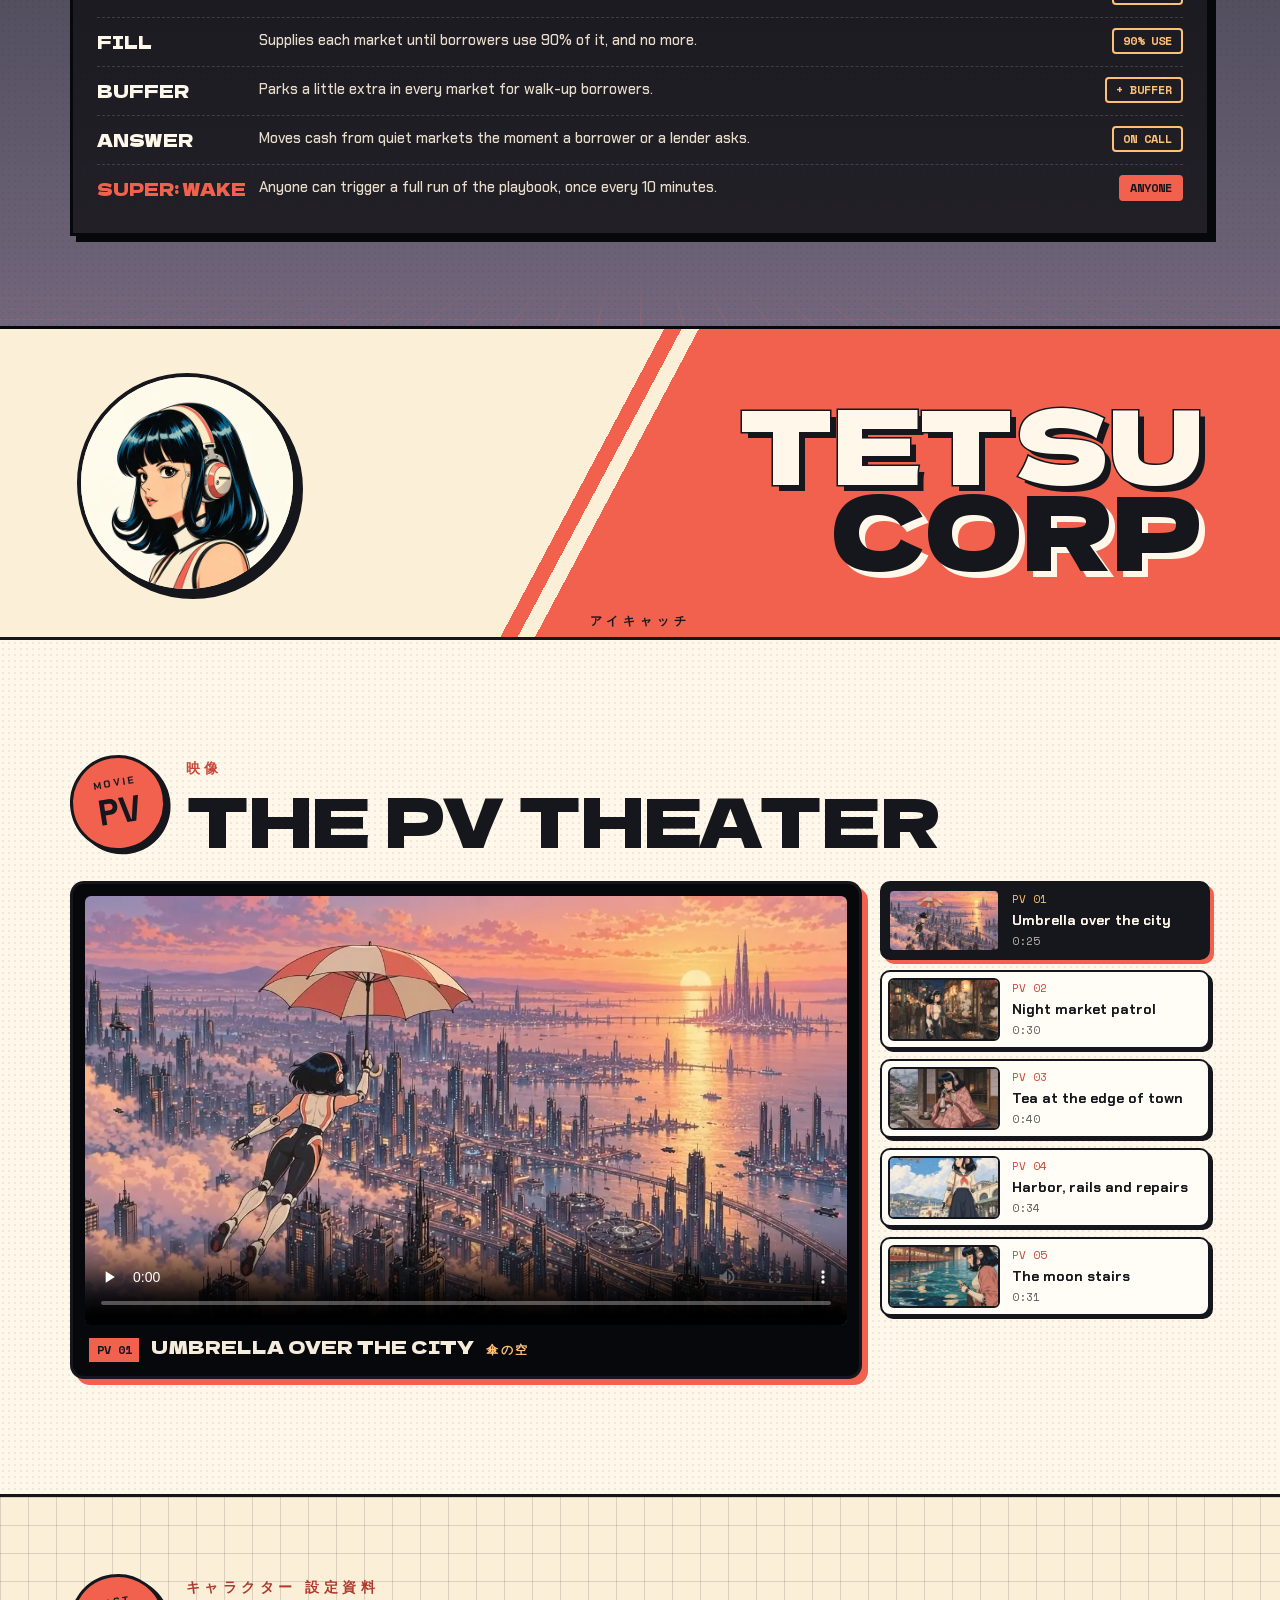
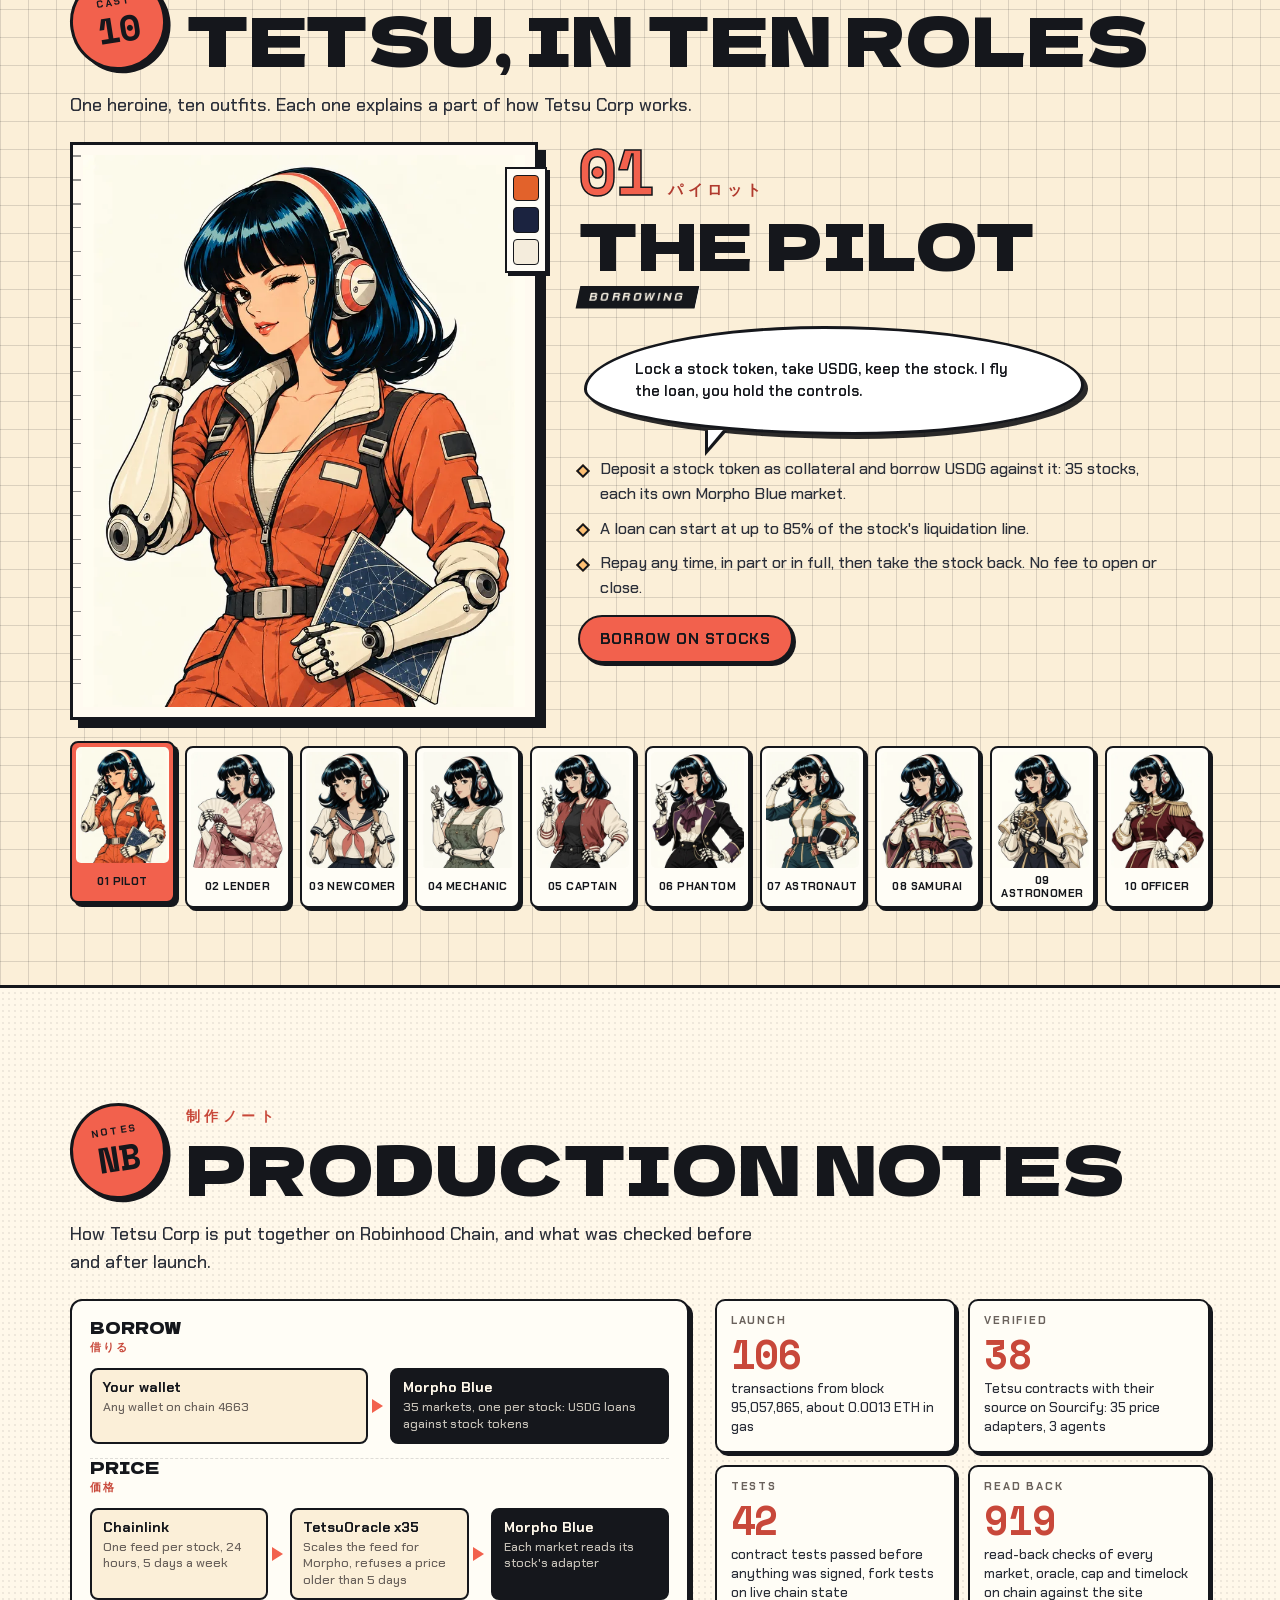
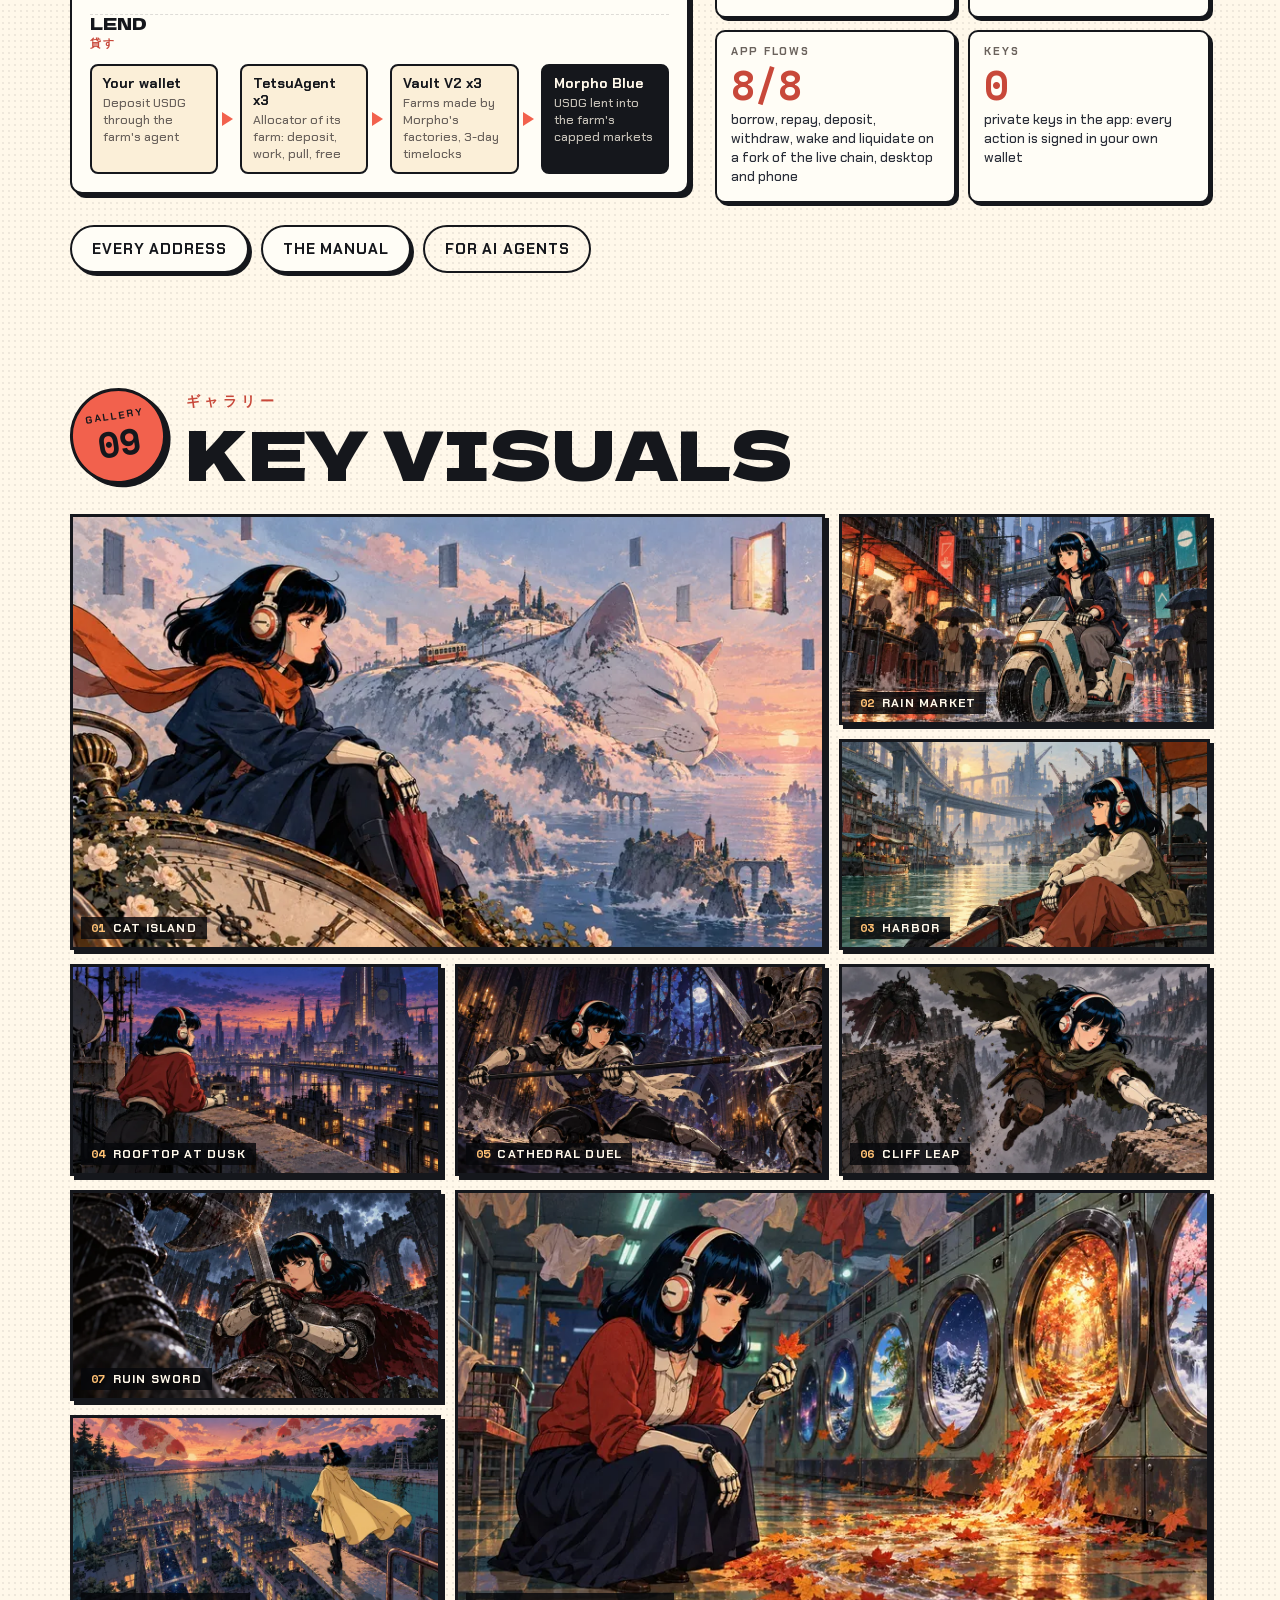
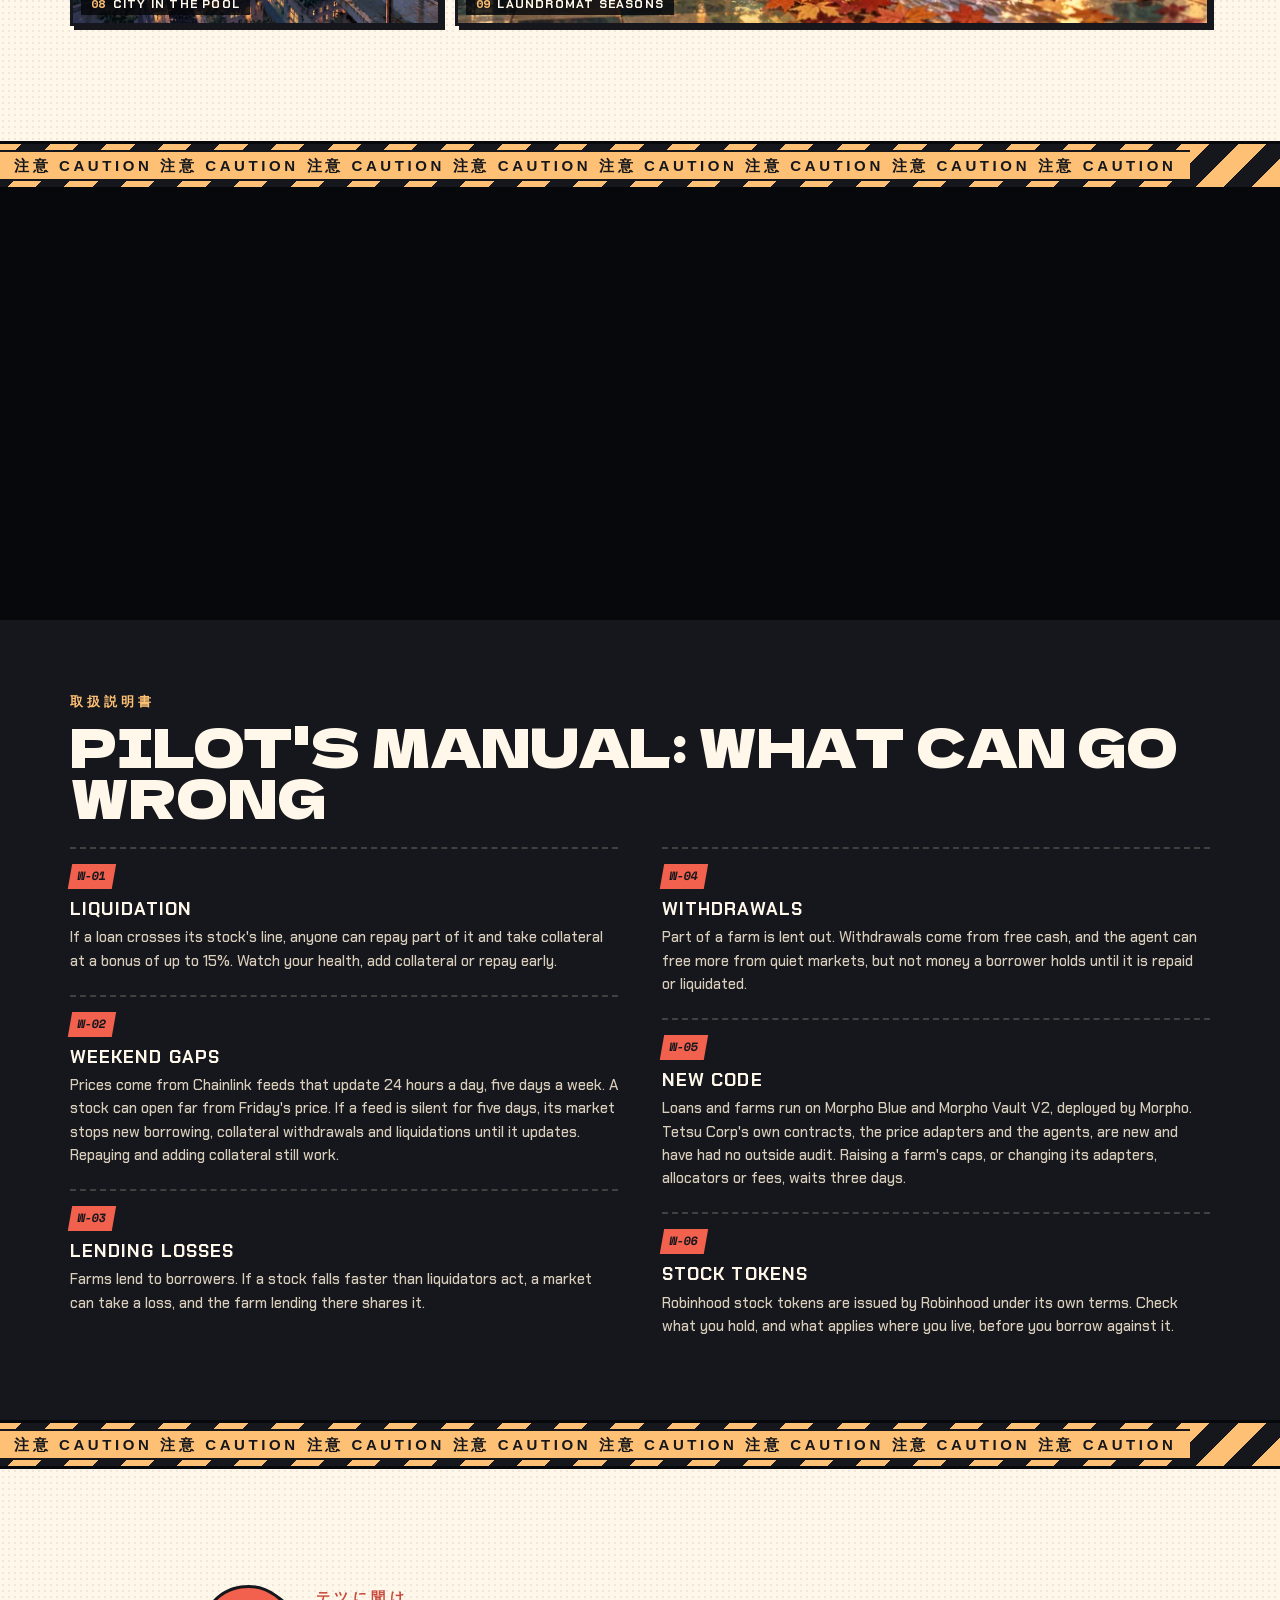
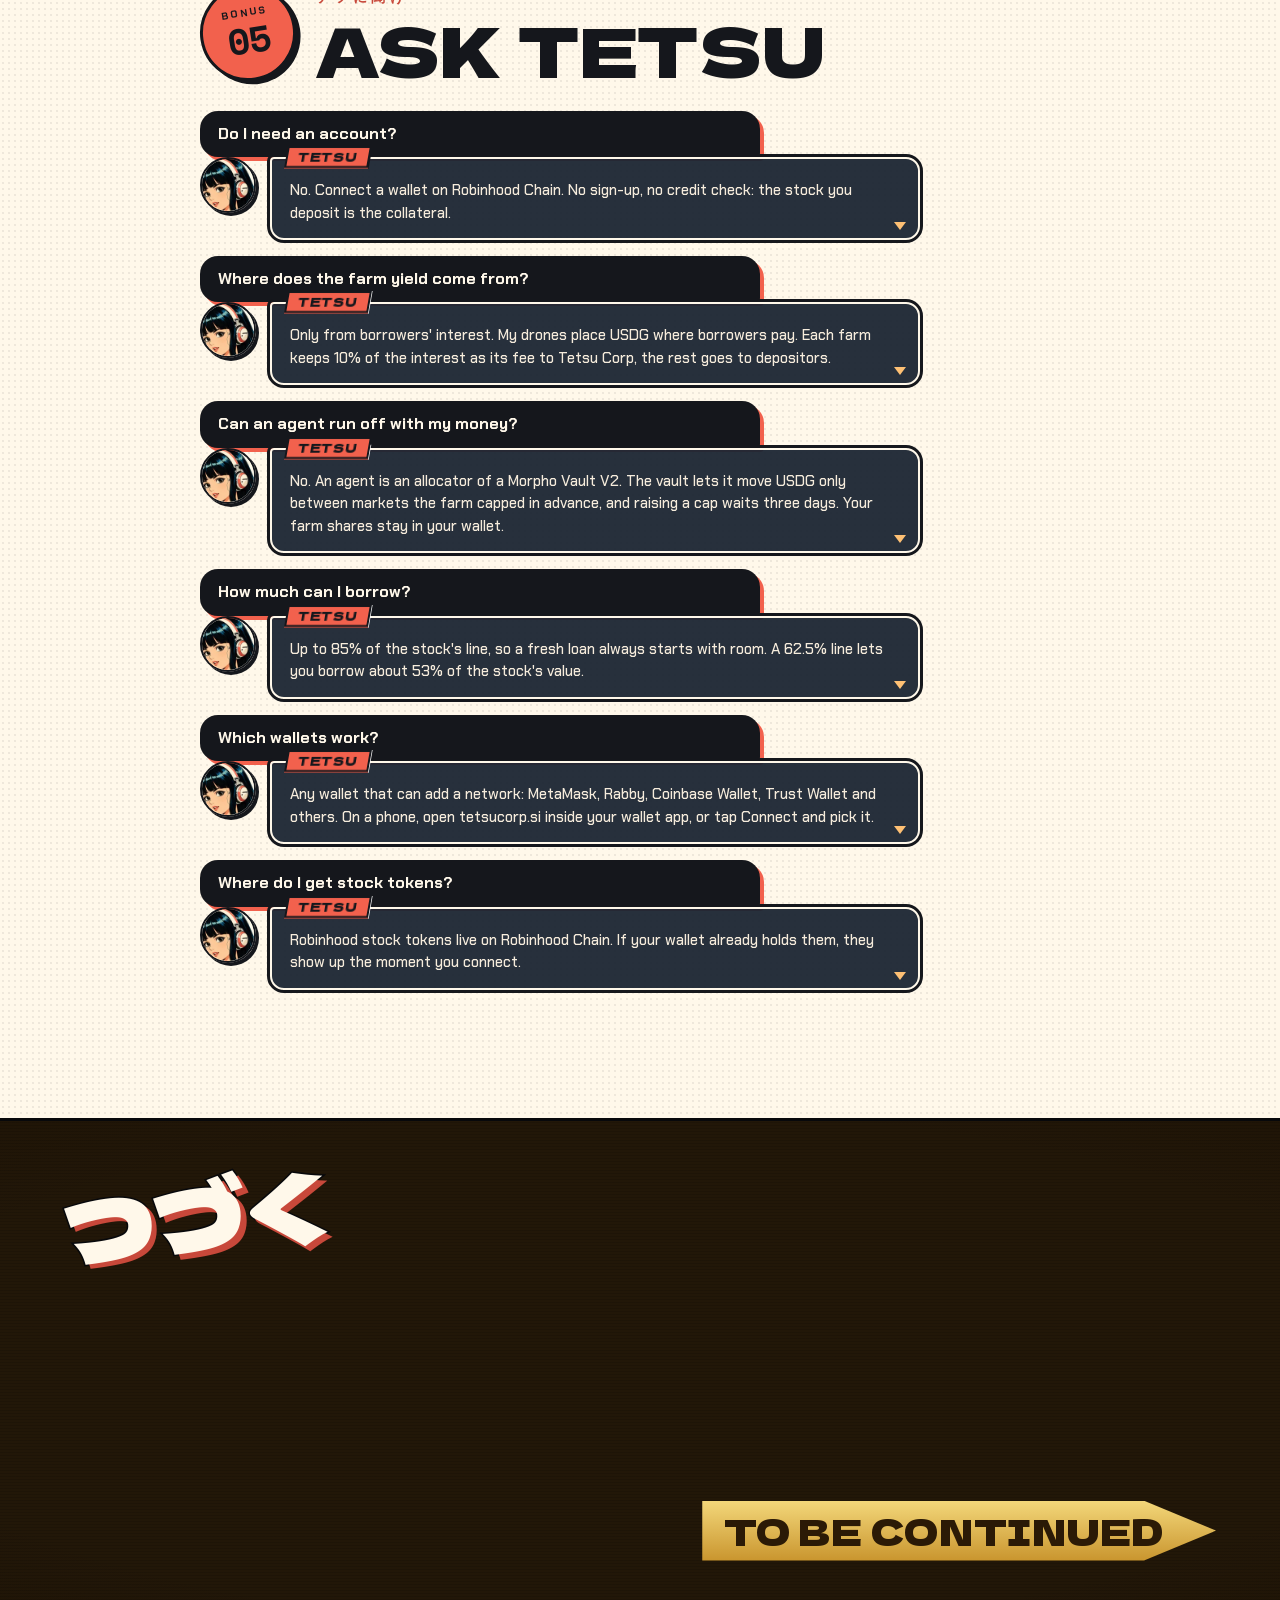
==== commit d57c6487: "sdfsdfs" ====
--- a/index.html
+++ b/index.html
@@ -45,9 +45,9 @@
   <div class="ca-bar">
     <div class="wrap ca-in">
       <span class="ca-tag">$TETSU <b>CA</b></span>
-      <button class="ca-addr" type="button" data-copy-ca translate="no" aria-label="Copy the $TETSU contract address 0xcomingsoon">0xcomingsoon</button>
+      <button class="ca-addr" type="button" data-copy-ca translate="no" aria-label="Copy the $TETSU contract address 0x863072e67e17f0a21add8314750fa13eded7f375">0x863072e67e17f0a21add8314750fa13eded7f375</button>
       <button class="ca-btn" type="button" data-copy-ca>Copy</button>
-      <a class="ca-btn ca-buy" href="https://ponsfamily.com/launchpad/0xcomingsoon" rel="noopener" target="_blank">Buy</a>
+      <a class="ca-btn ca-buy" href="https://ponsfamily.com/launchpad/0x863072e67e17f0a21add8314750fa13eded7f375" rel="noopener" target="_blank">Buy</a>
     </div>
   </div>
   <div class="wrap nav-in">
@@ -87,7 +87,7 @@
     <a href="/app#/farms">Farms <span class="kana">ファーム</span></a>
     <a href="/docs">Docs <span class="kana">説明書</span></a>
     <a href="https://x.com/Tetsurobins" rel="noopener" target="_blank">X @Tetsurobins <span class="kana">エックス</span></a>
-    <a href="https://ponsfamily.com/launchpad/0xcomingsoon" rel="noopener" target="_blank">Buy $TETSU <span class="kana">買う</span></a>
+    <a href="https://ponsfamily.com/launchpad/0x863072e67e17f0a21add8314750fa13eded7f375" rel="noopener" target="_blank">Buy $TETSU <span class="kana">買う</span></a>
     <button class="menu-theme" type="button" data-copy-ca>Copy CA <span class="kana">コピー</span></button>
     <button class="menu-theme" type="button" data-theme-toggle>Paper or night <span class="kana">テーマ</span></button>
     <a class="btn coral block" href="/app">Open the app</a>
@@ -120,7 +120,7 @@
       </div>
       <div class="kv-ctl">
         <a class="btn coral kv-go" href="/app">Open the app</a>
-        <a class="btn kv-buy" href="https://ponsfamily.com/launchpad/0xcomingsoon" rel="noopener" target="_blank">Buy $TETSU</a>
+        <a class="btn kv-buy" href="https://ponsfamily.com/launchpad/0x863072e67e17f0a21add8314750fa13eded7f375" rel="noopener" target="_blank">Buy $TETSU</a>
         <button class="btn kv-ca" type="button" data-copy-ca>Copy CA</button>
         <a class="kv-pv" href="#pv"><span class="kv-pv-i" aria-hidden="true"></span><span>Watch the PV</span></a>
         <button class="kv-toggle" type="button" data-kv-toggle aria-pressed="false" aria-label="Pause the background video" hidden><span class="kv-toggle-i" aria-hidden="true"></span></button>
@@ -133,7 +133,7 @@
         <a class="menu-opt" href="/app#/farms"><span class="cursor" aria-hidden="true"></span><span class="menu-n num">02</span><span class="menu-t">Farm with an agent</span><span class="menu-j" aria-hidden="true">育てる</span></a>
         <a class="menu-opt" href="/docs"><span class="cursor" aria-hidden="true"></span><span class="menu-n num">03</span><span class="menu-t">Read the manual</span><span class="menu-j" aria-hidden="true">説明書</span></a>
       </nav>
-      <p class="deck-token"><a class="btn kv-buy" href="https://ponsfamily.com/launchpad/0xcomingsoon" rel="noopener" target="_blank">Buy $TETSU</a><button class="btn kv-ca" type="button" data-copy-ca>Copy CA</button></p>
+      <p class="deck-token"><a class="btn kv-buy" href="https://ponsfamily.com/launchpad/0x863072e67e17f0a21add8314750fa13eded7f375" rel="noopener" target="_blank">Buy $TETSU</a><button class="btn kv-ca" type="button" data-copy-ca>Copy CA</button></p>
       <p class="hero-fine">On Robinhood Chain. Loans run on Morpho. No sign-up.</p>
       <dl class="scoreboard" aria-live="polite">
         <div><dt>Stocks</dt><dd class="num" data-stat="stocks">35</dd></div>
@@ -588,7 +588,7 @@
       <div><dt>Production</dt><dd>Tetsu Corp Production Committee <span class="kana">テツ・コーポ製作委員会</span></dd></div>
     </dl>
     <nav class="credits-links" aria-label="Footer">
-      <a href="/app#/markets">Borrow</a><a href="/app#/farms">Farms</a><a href="/app#/liquidate">Rescue board</a><a href="/docs">Docs</a><a href="/contracts.json">Contracts</a><a href="/llms.txt">For AI agents</a><a href="https://ponsfamily.com/launchpad/0xcomingsoon" rel="noopener" target="_blank">Buy $TETSU</a><button class="theme-link ca-link" type="button" data-copy-ca>Copy CA</button><a href="https://x.com/Tetsurobins" rel="noopener" target="_blank">X @Tetsurobins</a>
+      <a href="/app#/markets">Borrow</a><a href="/app#/farms">Farms</a><a href="/app#/liquidate">Rescue board</a><a href="/docs">Docs</a><a href="/contracts.json">Contracts</a><a href="/llms.txt">For AI agents</a><a href="https://ponsfamily.com/launchpad/0x863072e67e17f0a21add8314750fa13eded7f375" rel="noopener" target="_blank">Buy $TETSU</a><button class="theme-link ca-link" type="button" data-copy-ca>Copy CA</button><a href="https://x.com/Tetsurobins" rel="noopener" target="_blank">X @Tetsurobins</a>
     </nav>
   </div>
   <div class="foot-base"><div class="wrap"><b>2026 Tetsu Corp</b><span>Broadcasting on Robinhood Chain</span></div></div>
